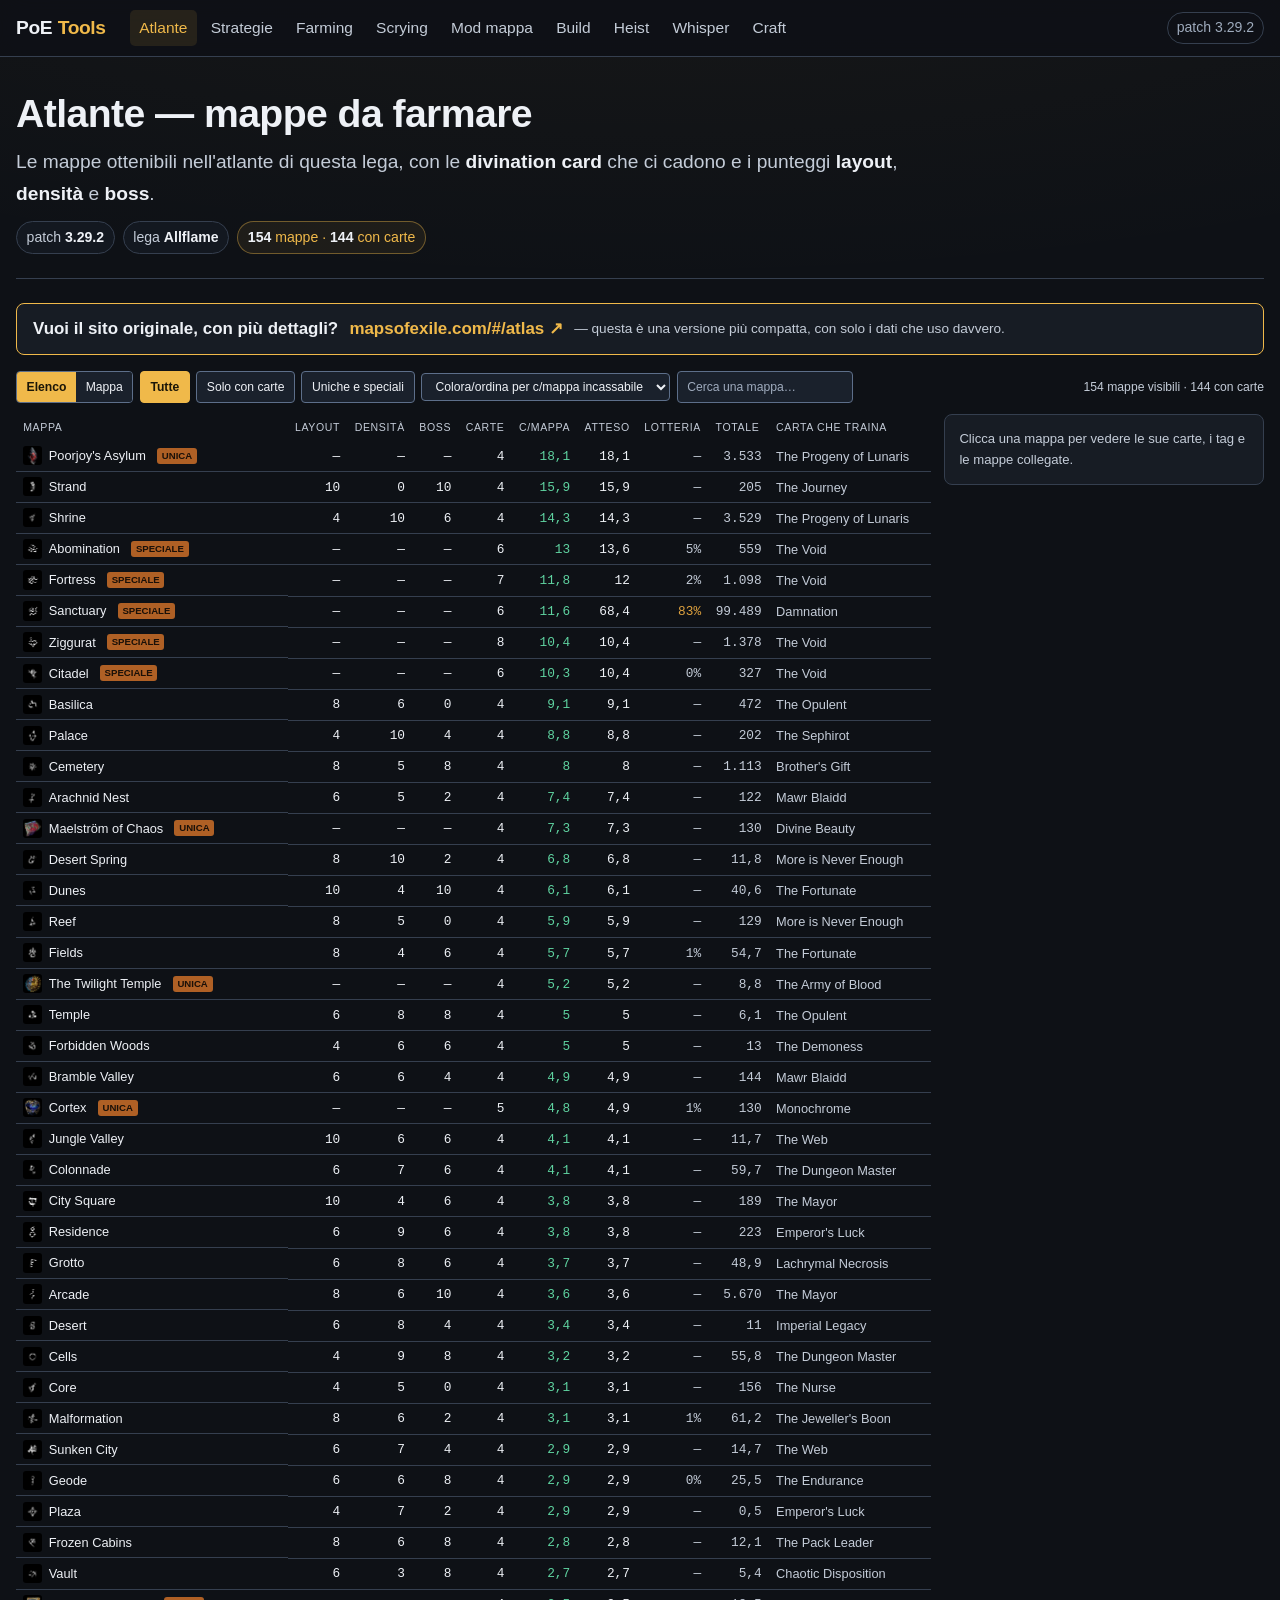
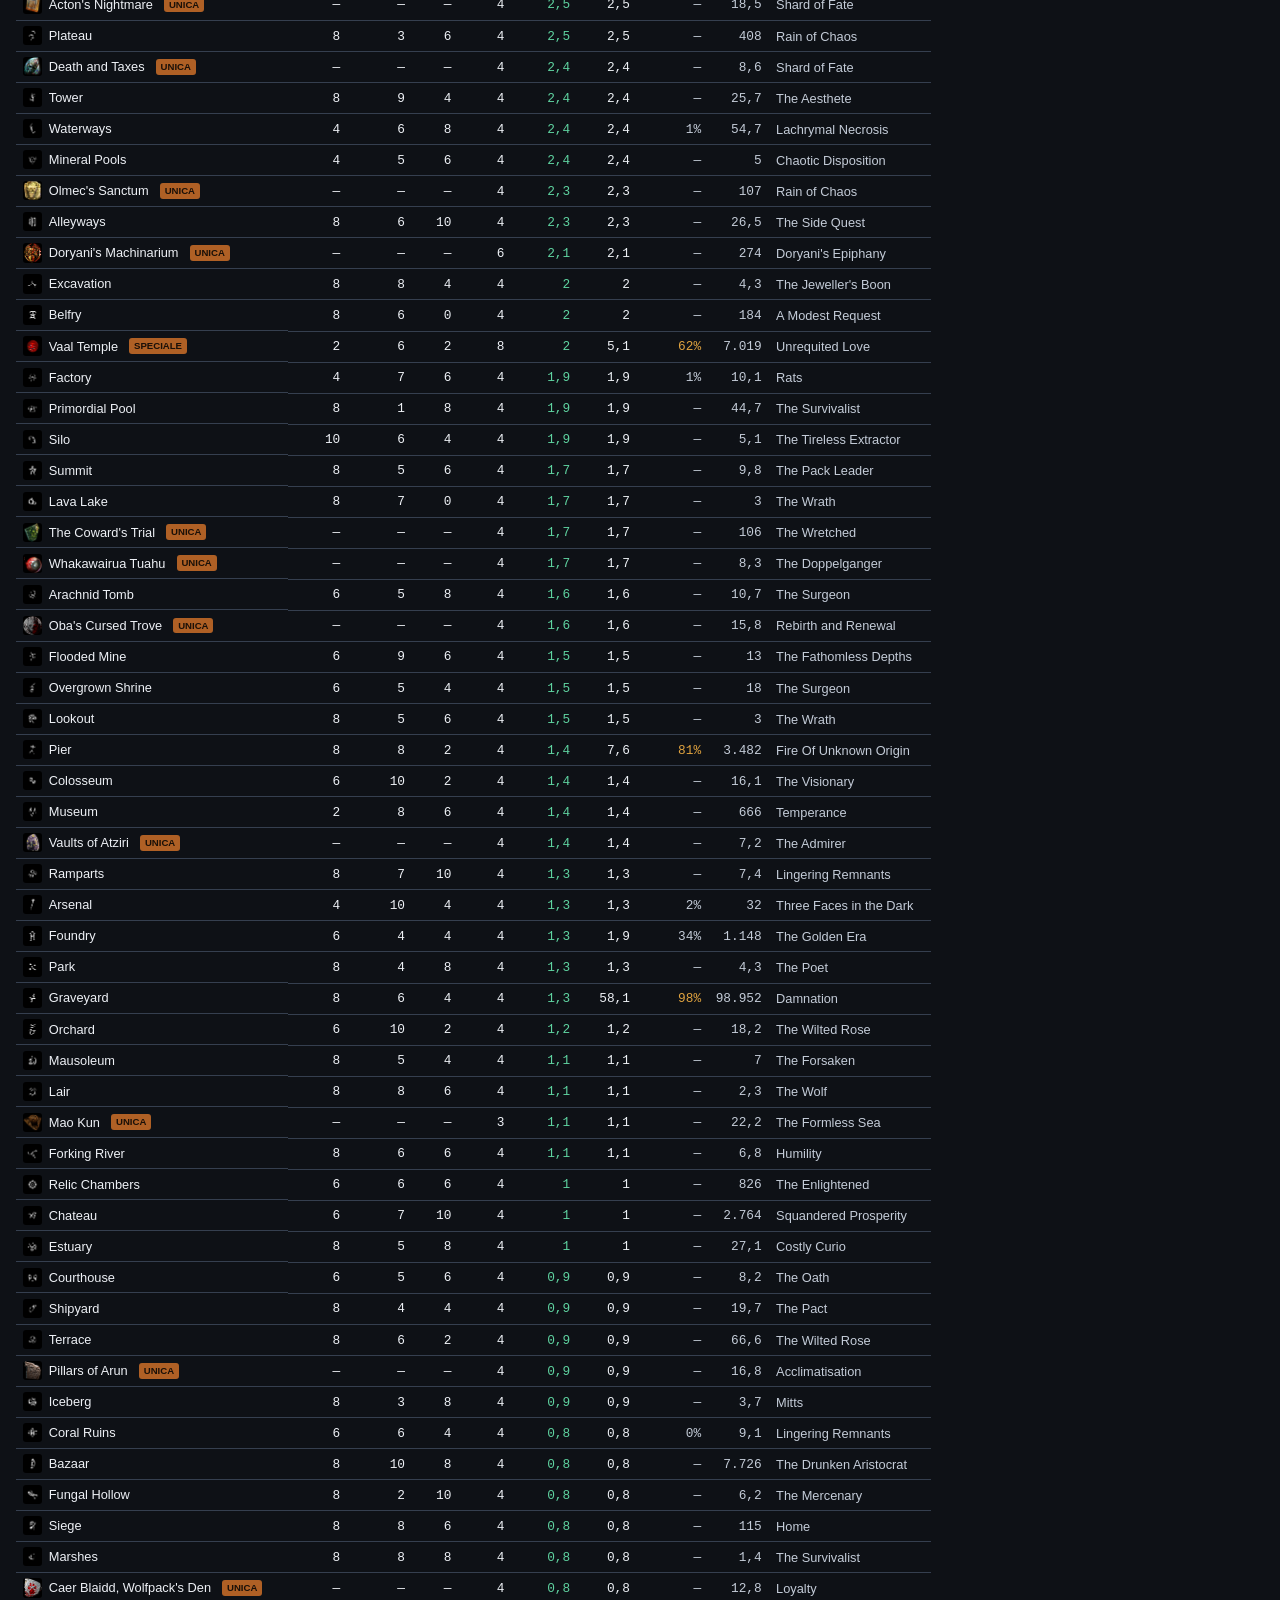
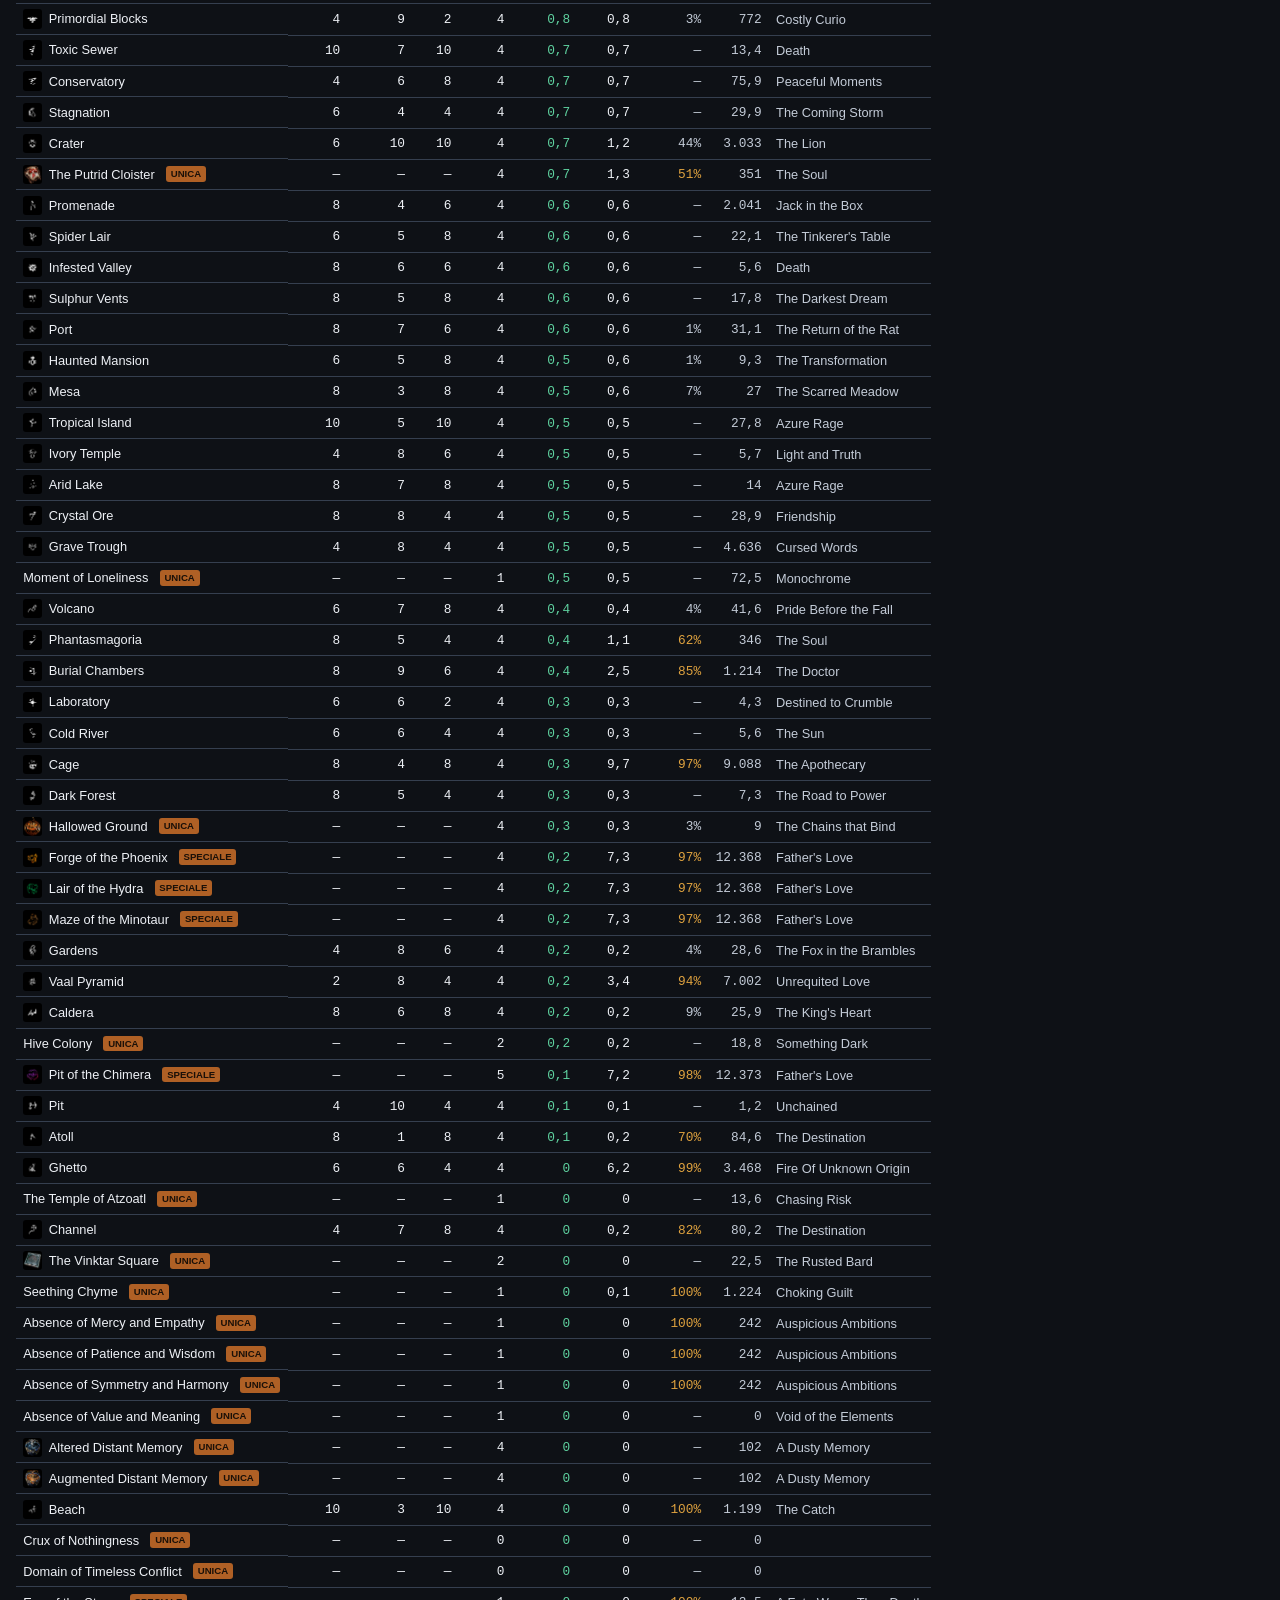
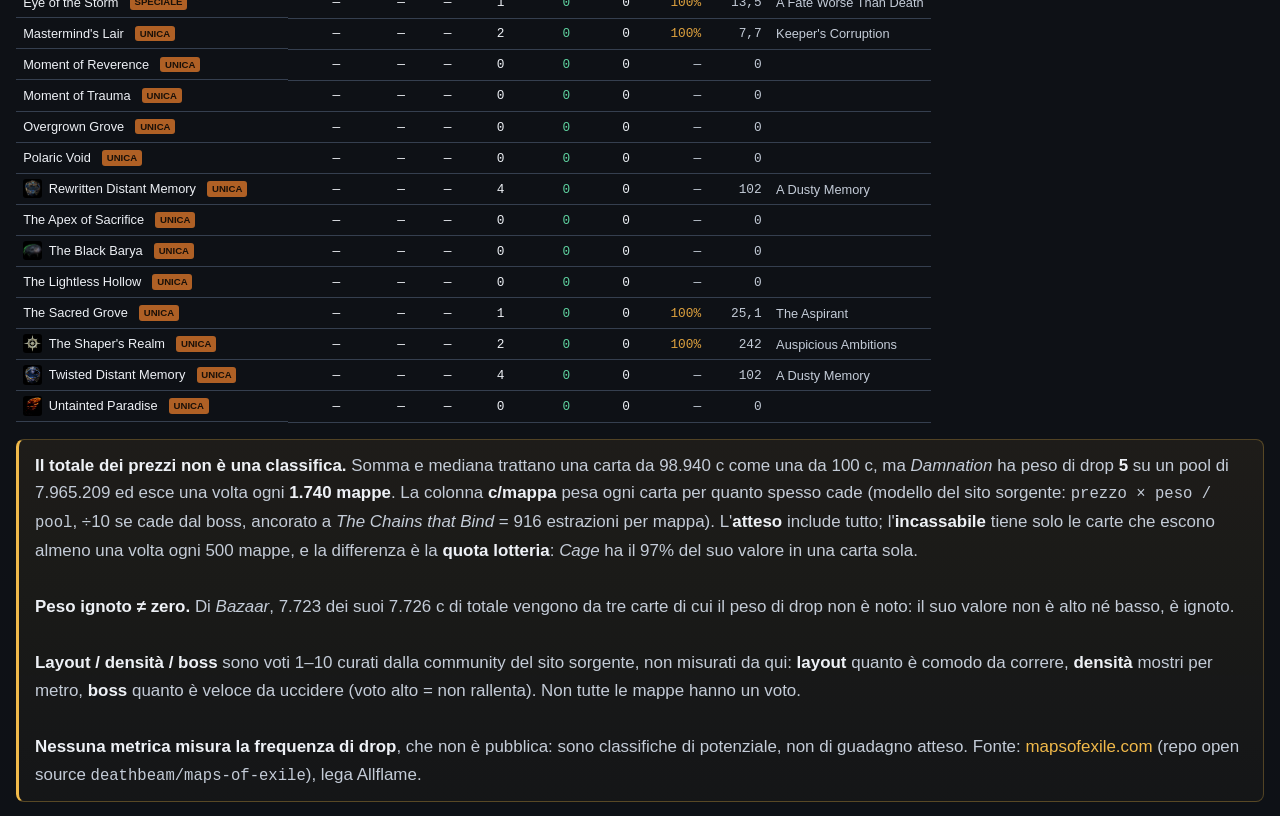
==== atlante/index.html @ d4cba16b "Craft: il metodo a strand per petto, elmo, guanti e stivali Pagina nuova dal video di Master T del 1" ====
<!doctype html>
<html lang="it">
<head>
<meta charset="utf-8">
<meta name="viewport" content="width=device-width, initial-scale=1">
<title>Atlante — mappe da farmare, carte e punteggi</title>
<link rel="stylesheet" href="../stile.css">
<link rel="icon" href="../favicon.svg" type="image/svg+xml">
<style>
  img.ic{width:1.2rem;height:1.2rem;object-fit:contain;vertical-align:middle;border-radius:3px;background:#000}

  .esterno{display:flex;align-items:center;gap:.7rem;background:var(--panel);border:1px solid var(--gold);
           border-radius:8px;padding:.7rem 1rem;margin:0 0 1rem;flex-wrap:wrap}
  .esterno b{color:var(--text)}
  .esterno a{font-weight:600}
  .esterno span{color:var(--muted);font-size:.85rem}

  .barra{display:flex;gap:.4rem;flex-wrap:wrap;align-items:center;margin-bottom:.7rem}
  .barra button,.barra select,.barra input{font-size:.76rem;padding:.3rem .6rem;border-radius:4px;
    background:#1a212c;color:var(--text);border:1px solid var(--line2)}
  .barra button{cursor:pointer}
  .barra button.on{background:var(--gold);color:#1b1608;border-color:var(--gold);font-weight:600}
  .barra .vista{display:flex;border:1px solid var(--line2);border-radius:4px;overflow:hidden}
  .barra .vista button{border:0;border-radius:0}
  .barra input{min-width:11rem}
  .barra .sp{margin-left:auto;color:var(--muted);font-size:.76rem}

  .griglia{display:grid;grid-template-columns:1fr 20rem;gap:.8rem;align-items:start}
  table{width:100%;border-collapse:collapse;font-size:.8rem}
  th{text-align:left;color:var(--muted);font-weight:500;font-size:.66rem;
     text-transform:uppercase;letter-spacing:.06em;padding:.3rem .45rem;cursor:pointer;white-space:nowrap}
  th:hover{color:var(--text)}
  td{padding:.28rem .45rem;border-bottom:1px solid var(--line);white-space:nowrap}
  td.n{text-align:right;font-family:"Source Code Pro",Menlo,monospace}
  td.nome{display:flex;align-items:center;gap:.4rem}
  tbody tr{cursor:pointer}
  tbody tr:hover{background:var(--panel2)}
  tbody tr.sel{background:var(--panel2);outline:1px solid var(--gold)}
  .tag{font-size:.6rem;padding:0 .3rem;border-radius:3px;background:var(--uni);color:#1a1008;margin-left:.3rem}

  /* Vista mappa — struttura e misure riprese dal sito sorgente (mapsofexile.com):
     mondo di 3010,56px (le coordinate del dataset moltiplicate per 3), nodi da
     48px con cornice, etichetta-badge sotto, collegamenti a curva di Bézier. */
  /* user-select:none è essenziale: senza, trascinare la mappa seleziona icone ed
     etichette come fosse testo e tutto si riempie di evidenziazioni blu. */
  .mapparea{position:relative;width:100%;height:70vh;min-height:420px;max-height:760px;background:#000;
            border:1px solid var(--line);border-radius:8px;overflow:hidden;cursor:grab;touch-action:none;
            user-select:none;-webkit-user-select:none}
  .mapparea.trascina{cursor:grabbing}
  .mondo{position:absolute;left:0;top:0;width:3010.56px;height:3010.56px;transform-origin:0 0}
  /* Senza questo, trascinare partendo da un'icona avvia il drag nativo del
     browser — compare il fantasma dell'immagine invece di spostare la mappa. */
  .mondo img{-webkit-user-drag:none;user-select:none;pointer-events:none}
  .sfondoAtlante{position:absolute;left:-6px;top:-6px;width:3010.56px;height:3010.56px}
  .mondo svg{position:absolute;inset:0;width:100%;height:100%;overflow:visible;pointer-events:none}
  .link{stroke:#000;stroke-width:1;fill:none}

  .nodo{position:absolute;width:48px;height:48px;cursor:pointer;z-index:2}
  .nodo .cornice{width:48px;height:48px;padding:1px;display:block;
                 background-image:url("img/cornice-mappa.png");background-repeat:round}
  .nodo .cornice img{width:47px;height:47px;
                     filter:contrast(10) sepia(1) saturate(100) hue-rotate(300deg) saturate(100)}
  /* le uniche mostrano l'icona originale, senza cornice e senza virata al rosso */
  .nodo.unica .cornice{background-image:none}
  .nodo.unica .cornice img{filter:none}
  .nodo.sel{z-index:6}
  .nodo.sel .cornice{outline:2px solid #fff;outline-offset:-1px}
  .nodo.spento{opacity:.25}

  .etich{position:absolute;left:24px;top:50.4px;transform:translateX(-50%);
         font-size:12px;font-weight:700;line-height:12px;padding:4.2px 7.8px;border-radius:6px;
         color:#dc3545;background:#212529;border:1px solid #212529;
         white-space:nowrap;pointer-events:none;z-index:1}
  .nodo.unica .etich{color:#af6025}
  .nodo.sel .etich{color:#fff;border-color:#fff}
  .controlliMappa{position:absolute;right:.5rem;bottom:.5rem;z-index:20;display:flex;flex-direction:column;gap:.25rem}
  .controlliMappa button{width:1.9rem;height:1.9rem;border-radius:4px;background:rgba(23,29,39,.92);
                        color:var(--text);border:1px solid var(--line2);cursor:pointer;font-size:1rem;line-height:1}
  .controlliMappa button:hover{border-color:var(--gold);color:var(--gold)}

  .modaleMappa{position:fixed;inset:0;background:rgba(5,4,3,.88);z-index:100;
               display:flex;align-items:center;justify-content:center;padding:2.2rem}
  .modaleMappa[hidden]{display:none}
  .modaleMappaContenuto{position:relative;width:100%;height:100%;max-width:100rem;
                         background:#050403;border:1px solid var(--line2);border-radius:8px;overflow:hidden}
  .modaleMappaContenuto .mapparea{width:100%;height:100%;min-height:0;max-height:none;border:0;border-radius:0}
  .chiudiModale{position:absolute;top:.6rem;right:.6rem;z-index:30;padding:.4rem .8rem;border-radius:4px;
                background:rgba(23,29,39,.92);color:var(--text);border:1px solid var(--line2);
                cursor:pointer;font-size:.8rem}
  .chiudiModale:hover{border-color:var(--gold);color:var(--gold)}

  aside{background:var(--panel);border:1px solid var(--line);border-radius:8px;padding:.8rem .9rem;
        position:sticky;top:.6rem;max-height:calc(100vh - 2rem);overflow:auto}
  aside h2{margin:0 0 .1rem;font-size:1.05rem;display:flex;align-items:center;gap:.4rem}
  aside .meta{color:var(--muted);font-size:.76rem;margin-bottom:.6rem}
  aside .kpi{display:grid;grid-template-columns:1fr 1fr;gap:.4rem;margin-bottom:.7rem}
  aside .kpi div{background:var(--panel2);border:1px solid var(--line);border-radius:5px;padding:.35rem .5rem}
  aside .kpi b{display:block;font-size:1.05rem}
  aside .kpi span{font-size:.62rem;color:var(--label);text-transform:uppercase;letter-spacing:.06em}
  aside .rate{display:flex;gap:.5rem;margin-bottom:.6rem}
  aside .rate div{flex:1;background:var(--panel2);border:1px solid var(--line);border-radius:5px;
                  padding:.3rem .4rem;text-align:center}
  aside .rate b{display:block;font-size:1rem}
  aside .rate span{font-size:.6rem;color:var(--label);text-transform:uppercase}
  aside .tags{margin-bottom:.6rem}
  aside .tags span{display:inline-block;font-size:.64rem;color:var(--muted);border:1px solid var(--line);
                   border-radius:3px;padding:.05rem .35rem;margin:0 .25rem .25rem 0}
  aside .carta{display:flex;align-items:center;gap:.4rem;padding:.2rem 0;border-bottom:1px solid var(--line)}
  aside .carta img{width:1.5rem;height:2rem;object-fit:cover;border-radius:2px;background:#000}
  aside .carta b{flex:1;font-weight:400;font-size:.78rem}
  aside .carta span{font-family:"Source Code Pro",Menlo,monospace;font-size:.76rem;color:var(--good)}
  aside .collegate a{display:block;font-size:.78rem;margin:.1rem 0}
  .vuoto{color:var(--muted);font-size:.82rem}

  @media(max-width:960px){ .griglia{grid-template-columns:1fr} aside{position:static;max-height:none}
    table{display:block;overflow-x:auto} }
</style>
</head>
<body>

<nav class="nav">
  <div class="nav-in">
    <a class="marchio" href="../index.html">PoE <span>Tools</span></a>
    <div class="nav-link">
      <a href="../atlante/" aria-current="page">Atlante</a>
      <a href="../strategie/">Strategie</a>
      <a href="../farming/">Farming</a>
      <a href="../scrying/">Scrying</a>
      <a href="../mappe/">Mod mappa</a>
      <a href="../build-confronto/">Build</a>
      <a href="../heist/">Heist</a>
      <a href="../whisper/">Whisper</a>
      <a href="../craft/">Craft</a>
    </div>
    <span class="nav-patch">patch 3.29.2</span>
  </div>
</nav>

<div class="wrap">
  <header class="testata">
    <h1>Atlante — mappe da farmare</h1>
    <p class="sub">Le mappe ottenibili nell'atlante di questa lega, con le <b>divination card</b> che ci cadono e i punteggi <b>layout</b>, <b>densità</b> e <b>boss</b>.</p>
    <div class="badges">
      <span class="badge">patch <b>3.29.2</b></span>
      <span class="badge">lega <b>Allflame</b></span>
      <span class="badge oro"><b>154</b> mappe · <b>144</b> con carte</span>
    </div>
  </header>

  <div class="esterno">
    <b>Vuoi il sito originale, con più dettagli?</b>
    <a href="https://mapsofexile.com/#/atlas" target="_blank" rel="noopener">mapsofexile.com/#/atlas ↗</a>
    <span>— questa è una versione più compatta, con solo i dati che uso davvero.</span>
  </div>

  <div class="barra">
    <div class="vista">
      <button data-v="elenco" class="on">Elenco</button>
      <button data-v="mappa">Mappa</button>
    </div>
    <button data-f="tutte" class="on">Tutte</button>
    <button data-f="carte">Solo con carte</button>
    <button data-f="speciali">Uniche e speciali</button>
    <select id="colora">
      <option value="incassabile">Colora/ordina per c/mappa incassabile</option>
      <option value="ev">per c/mappa atteso</option>
      <option value="totale">per totale (metrica vecchia)</option>
      <option value="mediana">per mediana (metrica vecchia)</option>
      <option value="nCarte">per numero di carte</option>
    </select>
    <input id="cerca" type="search" placeholder="Cerca una mappa…">
    <span class="sp" id="conta"></span>
  </div>

  <div class="griglia">
    <div id="vistaElenco">
      <table id="cl">
        <thead><tr>
          <th data-k="nome">Mappa</th>
          <th data-k="layout" class="n">Layout</th><th data-k="density" class="n">Densità</th><th data-k="boss" class="n">Boss</th>
          <th data-k="nCarte" class="n">Carte</th>
          <th data-k="incassabile" class="n">c/mappa</th><th data-k="ev" class="n">Atteso</th><th data-k="lotteria" class="n">Lotteria</th>
          <th data-k="totale" class="n">Totale</th>
          <th>Carta che traina</th>
        </tr></thead>
        <tbody></tbody>
      </table>
    </div>
    <div id="vistaMappa" hidden>
      <div class="mapparea" id="mapparea">
        <div class="mondo" id="mondo">
          <img class="sfondoAtlante" src="img/atlante-sfondo.webp" alt="" draggable="false">
          <svg id="linee"></svg>
        </div>
        <div class="controlliMappa">
          <button id="zoomIn" title="Ingrandisci">+</button>
          <button id="zoomOut" title="Rimpicciolisci">−</button>
          <button id="zoomReset" title="Adatta alla finestra">⤢</button>
          <button id="apriGrande" title="Apri più grande">⛶</button>
        </div>
      </div>
      <p id="suggerimentoMappa" style="font-size:.74rem;color:var(--muted);margin:.4rem 0 0">Rotella per zoomare, trascina per spostarti. Sull'atlante compaiono le 135 mappe con un'icona: le altre 19 voci — arene di boss e contenuto di lega — restano solo nell'elenco.</p>
    </div>
    <aside id="pan"><div class="vuoto">Clicca una mappa per vedere le sue carte, i tag e le mappe collegate.</div></aside>
  </div>

  <div class="avviso">
    <b>Il totale dei prezzi non è una classifica.</b> Somma e mediana trattano una carta da 98.940 c come una da 100 c, ma <em>Damnation</em> ha peso di drop <b>5</b> su un pool di 7.965.209 ed esce una volta ogni <b>1.740 mappe</b>. La colonna <b>c/mappa</b> pesa ogni carta per quanto spesso cade (modello del sito sorgente: <code>prezzo × peso / pool</code>, ÷10 se cade dal boss, ancorato a <em>The Chains that Bind</em> = 916 estrazioni per mappa). L'<b>atteso</b> include tutto; l'<b>incassabile</b> tiene solo le carte che escono almeno una volta ogni 500 mappe, e la differenza è la <b>quota lotteria</b>: <em>Cage</em> ha il 97% del suo valore in una carta sola.
    <br><br><b>Peso ignoto ≠ zero.</b> Di <em>Bazaar</em>, 7.723 dei suoi 7.726 c di totale vengono da tre carte di cui il peso di drop non è noto: il suo valore non è alto né basso, è ignoto.
    <br><br><b>Layout / densità / boss</b> sono voti 1–10 curati dalla community del sito sorgente, non misurati da qui: <b>layout</b> quanto è comodo da correre, <b>densità</b> mostri per metro, <b>boss</b> quanto è veloce da uccidere (voto alto = non rallenta). Non tutte le mappe hanno un voto.
    <br><br><b>Nessuna metrica misura la frequenza di drop</b>, che non è pubblica: sono classifiche di potenziale, non di guadagno atteso. Fonte: <a href="https://mapsofexile.com" target="_blank" rel="noopener">mapsofexile.com</a> (repo open source <code>deathbeam/maps-of-exile</code>), lega <span id="lega"></span>.
  </div>
</div>

<div class="modaleMappa" id="modaleMappa" hidden>
  <div class="modaleMappaContenuto" id="modaleMappaContenuto">
    <button class="chiudiModale" id="chiudiModale" title="Chiudi">✕ Chiudi</button>
  </div>
</div>

<script>
let D=null, vista="elenco", filtro="tutte", campo="incassabile", sel=null, cerca="";
const q = s => document.querySelector(s);
// I prezzi in chaos non hanno bisogno dei centesimi: sopra 100 si arrotonda
// all'intero, sotto si tiene un decimale perche' li' la differenza conta.
const chaos = v => (v >= 100 ? Math.round(v) : Math.round(v * 10) / 10)
  .toLocaleString('it-IT', { maximumFractionDigits: 1 });
const iconaMappa = n => n.icona ? `img/mappe/${n.icona.split("/").pop()}.png` : "";
const iconaCarta = c => c.arte ? `img/carte/${c.arte}.png` : "";

const visibile = n => {
  if (cerca && !n.nome.toLowerCase().includes(cerca)) return false;
  if (filtro==="carte") return n.nCarte>0;
  if (filtro==="speciali") return n.tipo!=="map";
  return true;
};

function ordinati(){
  return D.mappe.slice().sort((a,b) => {
    if (campo==="layout"||campo==="density"||campo==="boss") return (b.rating[campo]||0)-(a.rating[campo]||0);
    return (b[campo]||0)-(a[campo]||0);
  });
}

function ridisegna(){
  q("#vistaElenco").hidden = vista!=="elenco";
  q("#vistaMappa").hidden = vista!=="mappa";
  if (vista==="elenco") elenco(); else mappa();
  q("#conta").textContent = D.mappe.filter(visibile).length + " mappe visibili · " + D.mappe.filter(n=>n.nCarte).length + " con carte";
}

function elenco(){
  const arr = ordinati().filter(visibile);
  q("#cl tbody").innerHTML = arr.map(n=>`
    <tr data-nome="${n.nome}" class="${sel===n.nome?'sel':''}">
      <td class="nome">${n.icona?`<img class="ic" src="${iconaMappa(n)}" loading="lazy">`:''}${n.nome}${n.tipo!=="map"?`<span class="tag">${n.tipo==='unique map'?'UNICA':'SPECIALE'}</span>`:''}</td>
      <td class="n">${n.rating.layout ?? '—'}</td>
      <td class="n">${n.rating.density ?? '—'}</td>
      <td class="n">${n.rating.boss ?? '—'}</td>
      <td class="n">${n.nCarte}</td>
      <td class="n" style="color:var(--good)">${chaos(n.incassabile)}</td>
      <td class="n">${chaos(n.ev)}</td>
      <td class="n" style="color:${n.lotteria>=.5?'var(--warn,#e0a030)':'var(--muted)'}">${n.lotteria?Math.round(n.lotteria*100)+'%':'—'}</td>
      <td class="n" style="color:var(--muted)">${chaos(n.totale)}</td>
      <td style="color:var(--muted)">${n.carte[0]?n.carte[0].nome:''}</td>
    </tr>`).join("");
  q("#cl tbody").querySelectorAll("tr").forEach(tr => tr.onclick = () => { sel = tr.dataset.nome; ridisegna(); pannello(); });
}

// ---------- vista Mappa: mondo fisso 3010.56x3010.56, zoom/pan via transform ----------
const MONDO_LATO = 3010.56;
let zoom = { scala: 1, tx: 0, ty: 0 };

function applicaZoom(){
  q("#mondo").style.transform = `translate(${zoom.tx}px,${zoom.ty}px) scale(${zoom.scala})`;
}
function adattaZoom(){
  const vp = q("#mapparea");
  const w = vp.clientWidth, h = vp.clientHeight;
  if (!w || !h) return;
  zoom.scala = Math.min(w, h) / MONDO_LATO * 0.97;
  zoom.tx = (w - MONDO_LATO * zoom.scala) / 2;
  zoom.ty = (h - MONDO_LATO * zoom.scala) / 2;
  applicaZoom();
}

// le coordinate del dataset sono nella scala 0–1003,52: il mondo disegnato è 3x
const SCALA_MONDO = 3;
const RAGGIO_NODO = 24;   // i nodi sono 48px, l'ancora è il loro centro

function mappa(){
  // Sull'atlante si disegnano solo le mappe con un'icona: le altre 19 voci sono
  // arene di boss e contenuto di lega, che senza icona lascerebbero un'etichetta
  // sospesa nel vuoto. Restano comunque nell'elenco.
  const suMappa = D.mappe.filter(n => n.icona);
  const idx = new Map(suMappa.map(n=>[n.nome,n]));
  const cx = n => n.x * SCALA_MONDO, cy = n => n.y * SCALA_MONDO;

  // Collegamenti come curve di Bézier con i punti di controllo alla quota
  // verticale intermedia — è la forma usata dal sito sorgente.
  const linee = [];
  const fatte = new Set();
  suMappa.forEach(n => (n.collegate||[]).forEach(c => {
    const v = idx.get(c);
    if (!v) return;
    const k = [n.nome,c].sort().join("|");
    if (fatte.has(k)) return;
    fatte.add(k);
    const x1 = cx(n), y1 = cy(n), x2 = cx(v), y2 = cy(v), ym = (y1+y2)/2;
    linee.push(`<path class="link" d="M${x1},${y1} C${x1},${ym} ${x2},${ym} ${x2},${y2}"/>`);
  }));
  q("#linee").innerHTML = linee.join("");

  q("#mondo").querySelectorAll(".nodo").forEach(e=>e.remove());
  const frammento = document.createDocumentFragment();
  suMappa.forEach(n => {
    const unica = n.tipo !== "map";
    const d = document.createElement("div");
    d.className = "nodo" + (unica?" unica":"") + (sel===n.nome?" sel":"") + (!visibile(n)?" spento":"");
    d.style.left = (cx(n) - RAGGIO_NODO) + "px";
    d.style.top  = (cy(n) - RAGGIO_NODO) + "px";
    d.title = `${n.nome} — ${chaos(n.totale)} c totale, ${n.nCarte} carte`;
    d.innerHTML =
      `<div class="cornice">${n.icona?`<img src="${iconaMappa(n)}" loading="lazy" alt="" draggable="false">`:""}</div>` +
      `<div class="etich">${n.nome}</div>`;
    d.onclick = () => { sel = n.nome; ridisegna(); pannello(); };
    frammento.appendChild(d);
  });
  q("#mondo").appendChild(frammento);
  if (zoom.scala === 1 && zoom.tx === 0 && zoom.ty === 0) adattaZoom();
  else applicaZoom();
}

(function panZoom(){
  const vp = q("#mapparea");
  vp.addEventListener("wheel", e => {
    e.preventDefault();
    const r = vp.getBoundingClientRect();
    const mx = e.clientX - r.left, my = e.clientY - r.top;
    const fattore = e.deltaY < 0 ? 1.16 : 1/1.16;
    const nuova = Math.min(9, Math.max(0.4, zoom.scala*fattore));
    const wx = (mx - zoom.tx) / zoom.scala, wy = (my - zoom.ty) / zoom.scala;
    zoom.scala = nuova;
    zoom.tx = mx - wx*zoom.scala; zoom.ty = my - wy*zoom.scala;
    applicaZoom();
  }, { passive:false });

  let trasc = null;
  vp.addEventListener("pointerdown", e => {
    if (e.target.closest(".nodo") || e.target.closest(".controlliMappa")) return;
    trasc = { x:e.clientX, y:e.clientY, tx:zoom.tx, ty:zoom.ty };
    vp.classList.add("trascina");
    vp.setPointerCapture(e.pointerId);
  });
  vp.addEventListener("pointermove", e => {
    if (!trasc) return;
    zoom.tx = trasc.tx + (e.clientX-trasc.x);
    zoom.ty = trasc.ty + (e.clientY-trasc.y);
    applicaZoom();
  });
  vp.addEventListener("pointerup", () => { trasc=null; vp.classList.remove("trascina"); });

  q("#zoomIn").onclick = () => { zoom.scala = Math.min(9, zoom.scala*1.35); applicaZoom(); };
  q("#zoomOut").onclick = () => { zoom.scala = Math.max(0.4, zoom.scala/1.35); applicaZoom(); };
  q("#zoomReset").onclick = adattaZoom;
  addEventListener("resize", () => { if (vista==="mappa") adattaZoom(); });
})();

// ---------- modale "più grande": sposta #mapparea dentro, poi lo rimette al suo posto ----------
(function modaleMappa(){
  const modale = q("#modaleMappa"), contenuto = q("#modaleMappaContenuto"), mapparea = q("#mapparea");
  const apri = () => {
    contenuto.insertBefore(mapparea, q("#chiudiModale"));
    modale.hidden = false;
    requestAnimationFrame(() => { adattaZoom(); });
  };
  const chiudi = () => {
    q("#vistaMappa").insertBefore(mapparea, q("#suggerimentoMappa"));
    modale.hidden = true;
    requestAnimationFrame(() => { adattaZoom(); });
  };
  q("#apriGrande").onclick = apri;
  q("#chiudiModale").onclick = chiudi;
  modale.addEventListener("click", e => { if (e.target === modale) chiudi(); });
  addEventListener("keydown", e => { if (e.key === "Escape" && !modale.hidden) chiudi(); });
})();

function pannello(){
  const n = D.mappe.find(x=>x.nome===sel);
  if (!n) return;
  q("#pan").innerHTML = `
    <h2>${n.icona?`<img class="ic" style="width:1.6rem;height:1.6rem" src="${iconaMappa(n)}">`:''}${n.nome}${n.tipo!=="map"?`<span class="tag">${n.tipo==='unique map'?'UNICA':'SPECIALE'}</span>`:''}</h2>
    <div class="meta">${n.tipo} · livello area ${n.livelli.join(', ')}</div>
    <div class="rate">
      <div><b>${n.rating.layout ?? '—'}</b><span>layout</span></div>
      <div><b>${n.rating.density ?? '—'}</b><span>densità</span></div>
      <div><b>${n.rating.boss ?? '—'}</b><span>boss</span></div>
    </div>
    <div class="kpi">
      <div><b>${chaos(n.incassabile)} c</b><span>per mappa · ${n.nCarte} carte</span></div>
      <div><b>${n.lotteria?Math.round(n.lotteria*100)+'%':'0%'}</b><span>quota lotteria</span></div>
    </div>
    ${n.tags.length ? `<div class="tags">${n.tags.map(t=>`<span>${t.replace(/_/g,' ')}</span>`).join("")}</div>` : ""}
    ${n.carte.length
      ? n.carte.map(c=>`<div class="carta">${c.arte?`<img src="${iconaCarta(c)}" loading="lazy">`:''}<b>${c.nome}</b><span>${chaos(c.prezzo)} c${c.ogniNMappe?` · 1 ogni ${c.ogniNMappe<10?c.ogniNMappe:Math.round(c.ogniNMappe)} mappe`:` · peso ignoto`}</span></div>`).join("")
      : `<div class="vuoto">Nessuna divination card nota qui.</div>`}
    ${n.collegate.length ? `<div class="collegate" style="margin-top:.6rem"><b style="font-size:.76rem;color:var(--label)">Collegate</b>${n.collegate.map(c=>`<a href="#" data-nome="${c}">${c}</a>`).join("")}</div>` : ""}
  `;
  q("#pan").querySelectorAll(".collegate a").forEach(a => a.onclick = e => {
    e.preventDefault();
    if (D.mappe.some(m=>m.nome===a.dataset.nome)) { sel = a.dataset.nome; ridisegna(); pannello(); }
  });
}

fetch("atlante.json").then(r=>r.json()).then(d=>{
  D = d;
  q("#lega").textContent = d.lega || "";
  ridisegna();
});

document.querySelectorAll(".vista button").forEach(b => b.onclick = () => {
  document.querySelectorAll(".vista button").forEach(x=>x.classList.remove("on"));
  b.classList.add("on"); vista = b.dataset.v; ridisegna();
});
document.querySelectorAll(".barra > button[data-f]").forEach(b => b.onclick = () => {
  document.querySelectorAll(".barra > button[data-f]").forEach(x=>x.classList.remove("on"));
  b.classList.add("on"); filtro = b.dataset.f; ridisegna();
});
q("#colora").onchange = e => { campo = e.target.value; ridisegna(); };
q("#cerca").oninput = e => { cerca = e.target.value.toLowerCase().trim(); ridisegna(); };
document.querySelectorAll("#cl th[data-k]").forEach(th => th.onclick = () => { campo = th.dataset.k; ridisegna(); });
</script>
</body>
</html>
---- stile.css ----
/* ===========================================================================
   PoE Tools — sistema di design condiviso
   Un solo file per tutte le pagine: token, tipografia, header, componenti.
   Le pagine aggiungono solo ciò che è davvero specifico (la mappa dell'atlante,
   la griglia del gear, l'albero passivo).
   File locale, non un CDN: la regola "zero dipendenze esterne" resta rispettata.
   =========================================================================== */

/* ---------- Token ---------- */
:root{
  /* superfici, dal fondo verso l'alto */
  --bg:        #0e1116;
  --bg-alt:    #12161d;
  --panel:     #171c24;
  --panel2:    #131820;
  --panel-alto:#1d232d;
  /* alzati l'11 agosto: a #262d39 e #384354 i bordi stavano a 1,7:1 sul
     pannello, sotto il 3:1 che WCAG chiede ai componenti non testuali. */
  --line:      #353f4f;
  --line2:     #5d6f8a;

  /* testo */
  /* contrasti misurati sulla superficie piu' chiara (--panel-alto #1d232d),
     cosi' passano su tutte le altre. Prima: label 3,86:1, sotto la soglia AA
     di 4,5. Ora label 4,54 e muted 7,05, cioe' AAA sul corpo del testo. */
  --text:  #eef1f6;
  --muted: #c4ccd8;
  --label: #9fabbd;

  /* accento e semantica */
  --gold:      #f0b94a;
  --gold-scuro:#c99a37;
  --good:      #5fd3a0;
  --bad:       #e5786d;
  --warn:      #e0a33f;

  /* rarità degli item di PoE */
  --normal:#c8c8c8;
  --magic: #8888ff;
  --rare:  #ffff77;
  --unique:#af6025;
  --uni:   #af6025; /* alias storico */

  /* tipografia */
  --font: ui-sans-serif, -apple-system, BlinkMacSystemFont, "Segoe UI", Roboto,
          "Helvetica Neue", Arial, sans-serif;
  --mono: ui-monospace, "SF Mono", "Source Code Pro", Menlo, Consolas, monospace;

  /* scala tipografica */
  /* base a 1rem, chiesta l'11 agosto: il sito era illeggibile. Gli scalini
     sotto e sopra sono stati alzati in proporzione (x1,14) per non rompere
     i rapporti. */
  --t-xs:  .88rem;
  --t-sm:  .97rem;
  --t-base:1.06rem;
  --t-md:  1.2rem;
  --t-lg:  1.45rem;
  --t-xl:  1.85rem;
  --t-2xl: 2.45rem;

  /* spaziatura */
  --s1:.25rem; --s2:.5rem; --s3:.75rem; --s4:1rem;
  --s5:1.5rem; --s6:2rem;  --s7:3rem;   --s8:4rem;

  /* forma */
  --r-sm:5px; --r:8px; --r-lg:12px; --r-full:999px;
  --ombra:    0 1px 2px rgba(0,0,0,.4);
  --ombra-alta:0 8px 28px rgba(0,0,0,.45);
  --nav-h:3.5rem;

  /* larghezza della colonna: barra e contenuto la condividono, così restano
     allineati e nessuna pagina puo' andare per conto suo */
  --colonna:84rem;
}

/* ---------- Reset ---------- */
*{box-sizing:border-box}
html{-webkit-text-size-adjust:100%}
body{
  margin:0;
  background:var(--bg);
  color:var(--text);
  font:var(--t-base)/1.65 var(--font);
  /* NIENTE -webkit-font-smoothing:antialiased. Su fondo scuro assottiglia il
     testo chiaro e lo rende slavato: e' la causa principale del «font troppo
     sottile» segnalato l'11 agosto. Il rendering di sistema e' piu' pieno. */
  /* alone caldo appena percettibile, richiama la pergamena dell'atlante */
  background-image:radial-gradient(120rem 40rem at 50% -10rem, rgba(240,185,74,.05), transparent 70%);
  background-repeat:no-repeat;
}
img{max-width:100%}
a{color:var(--gold);text-decoration:none}
a:hover{text-decoration:underline}
/* i link dentro al testo corrente sono sottolineati: il colore da solo non
   basta a distinguerli (WCAG 1.4.1, uso del colore). Barra, schede e pulsanti
   restano puliti perche' il contesto li rende gia' riconoscibili. */
p a, li a, td a, .nota a{text-decoration:underline;text-underline-offset:.18em}
h1,h2,h3{margin:0;line-height:1.25;letter-spacing:-.015em;font-weight:650}
p{margin:0}
table{border-collapse:collapse;width:100%}
code{font-family:var(--mono);font-size:.92em}

/* ---------- Impaginazione ---------- */
.wrap{max-width:var(--colonna);margin:0 auto;padding:0 var(--s4)}
/* Nessuna pagina cambia questa larghezza: prima ognuna aveva la sua (62, 76,
   96rem) e passando da una all'altra il contenuto saltava. */
.sezione{margin:var(--s7) 0 0}

/* ---------- Header condiviso ---------- */
.nav{
  position:sticky;top:0;z-index:50;
  background:rgba(14,17,22,.88);
  backdrop-filter:saturate(1.6) blur(12px);
  border-bottom:1px solid var(--line);
}
.nav-in{
  max-width:var(--colonna);margin:0 auto;padding:0 var(--s4);
  height:var(--nav-h);display:flex;align-items:center;gap:var(--s5);
}
.marchio{
  display:flex;align-items:baseline;gap:.35rem;
  font-size:var(--t-md);font-weight:700;letter-spacing:-.02em;
  color:var(--text);white-space:nowrap;
}
.marchio:hover{text-decoration:none}
.marchio span{color:var(--gold)}
.nav-link{
  display:flex;gap:var(--s1);overflow-x:auto;scrollbar-width:none;
  margin-right:auto;
}
.nav-link::-webkit-scrollbar{display:none}
.nav-link a{
  padding:.35rem .6rem;border-radius:var(--r-sm);
  font-size:var(--t-sm);color:var(--muted);white-space:nowrap;
  transition:color .12s, background .12s;
}
.nav-link a:hover{color:var(--text);background:var(--panel);text-decoration:none}
.nav-link a[aria-current="page"]{color:var(--gold);background:rgba(240,185,74,.1)}
.nav-patch{
  font-size:var(--t-xs);color:var(--label);white-space:nowrap;
  padding:.2rem .55rem;border:1px solid var(--line);border-radius:var(--r-full);
}
@media(max-width:720px){
  .nav-in{gap:var(--s3)}
  .nav-patch{display:none}
}

/* ---------- Intestazione di pagina ---------- */
.testata{padding:var(--s6) 0 var(--s5);border-bottom:1px solid var(--line);margin-bottom:var(--s5)}
.testata h1{font-size:var(--t-2xl);margin-bottom:var(--s2)}
.testata .sub{color:var(--muted);font-size:var(--t-md);max-width:56rem}
.testata .sub b{color:var(--text);font-weight:600}
@media(max-width:720px){ .testata h1{font-size:var(--t-xl)} }

/* riga di badge sotto il titolo: fonte, data, conteggi */
.badges{display:flex;gap:var(--s2);flex-wrap:wrap;margin-top:var(--s3)}
.badge{
  font-size:var(--t-xs);color:var(--muted);
  padding:.22rem .6rem;border:1px solid var(--line);border-radius:var(--r-full);
  background:var(--panel2);
}
.badge b{color:var(--text);font-weight:600}
.badge.oro{border-color:rgba(240,185,74,.4);color:var(--gold);background:rgba(240,185,74,.07)}

/* ---------- Titolo di sezione ---------- */
.sec{
  font-size:var(--t-xs);text-transform:uppercase;letter-spacing:.11em;
  color:var(--label);font-weight:600;
  margin:var(--s6) 0 var(--s3);padding-bottom:var(--s2);
  border-bottom:1px solid var(--line);
}

/* ---------- Superfici ---------- */
.card{
  background:var(--panel);border:1px solid var(--line);border-radius:var(--r);
  padding:var(--s4);
}
a.card{display:block;color:inherit;transition:border-color .15s, transform .15s, box-shadow .15s}
a.card:hover{border-color:var(--line2);transform:translateY(-1px);box-shadow:var(--ombra-alta);text-decoration:none}
a.card:hover h3{color:var(--gold)}

/* ---------- Nota / avviso ---------- */
.avviso{
  background:linear-gradient(180deg, rgba(240,185,74,.07), rgba(240,185,74,.03));
  border:1px solid rgba(240,185,74,.28);border-left:3px solid var(--gold);
  border-radius:var(--r);padding:var(--s3) var(--s4);margin:var(--s4) 0;
  font-size:var(--t-base);color:var(--muted);
}
.avviso b{color:var(--text)}

/* ---------- Controlli ---------- */
button, .btn, select, input[type=search], input[type=text]{
  font:inherit;font-size:var(--t-sm);
  padding:.38rem .7rem;border-radius:var(--r-sm);
  background:var(--panel-alto);color:var(--text);border:1px solid var(--line2);
  transition:border-color .12s, color .12s, background .12s;
}
button, .btn{cursor:pointer}
button:hover, .btn:hover{border-color:var(--gold);color:var(--gold);text-decoration:none}
button.on, .btn.on{background:var(--gold);color:#1a1407;border-color:var(--gold);font-weight:650}
button.on:hover, .btn.on:hover{color:#1a1407}
/* messa piena e piu' spessa l'11 agosto: al 50% di alfa l'anello di focus
   stava sotto il 3:1 che WCAG chiede agli indicatori. */
input:focus, select:focus, button:focus-visible, a:focus-visible,
[tabindex]:focus-visible{outline:3px solid var(--gold);outline-offset:2px;border-radius:2px}
::placeholder{color:var(--label)}

.barra{display:flex;gap:var(--s2);flex-wrap:wrap;align-items:center;margin-bottom:var(--s3)}
.barra .spinta{margin-left:auto;color:var(--muted);font-size:var(--t-sm)}

/* ---------- Tabelle ---------- */
.tabella{font-size:var(--t-sm)}
.tabella th{
  text-align:left;font-weight:600;font-size:var(--t-xs);
  text-transform:uppercase;letter-spacing:.07em;color:var(--label);
  padding:var(--s2) var(--s3);border-bottom:1px solid var(--line2);white-space:nowrap;
}
.tabella td{padding:var(--s2) var(--s3);border-bottom:1px solid var(--line)}
.tabella tbody tr{transition:background .1s}
.tabella tbody tr:hover{background:var(--panel2)}
.tabella .n{text-align:right;font-family:var(--mono);font-variant-numeric:tabular-nums}
.tabella .val{color:var(--good)}

/* ---------- Riquadro numerico ---------- */
.kpi{display:grid;grid-template-columns:repeat(auto-fit,minmax(9rem,1fr));gap:var(--s3)}
.kpi > div{
  background:var(--panel2);border:1px solid var(--line);border-radius:var(--r);
  padding:var(--s3);
}
.kpi b{display:block;font-size:var(--t-lg);font-family:var(--mono);font-variant-numeric:tabular-nums;line-height:1.2}
.kpi span{
  display:block;margin-top:var(--s1);
  font-size:var(--t-xs);color:var(--label);text-transform:uppercase;letter-spacing:.06em;
}

/* ---------- Pillola di rarità ---------- */
.tag{
  font-size:var(--t-xs);font-weight:600;padding:.05rem .4rem;border-radius:var(--r-sm);
  background:var(--unique);color:#1a1008;margin-left:var(--s1);
}

/* ---------- Piè di pagina ---------- */
.pie{
  margin-top:var(--s8);padding:var(--s5) 0;border-top:1px solid var(--line);
  color:var(--label);font-size:var(--t-sm);
}
.pie a{color:var(--muted)}

/* ---------- Utilità ---------- */
.muto{color:var(--muted)}
.num{font-family:var(--mono);font-variant-numeric:tabular-nums}
.nowrap{white-space:nowrap}
@media(max-width:720px){
  .scorri-x{overflow-x:auto;-webkit-overflow-scrolling:touch}
}

/* ---------- Accessibilità ---------- */
/* Chi ha chiesto meno animazioni non deve subirle: transizioni e trasformazioni
   si spengono, il resto della pagina resta identico. */
@media (prefers-reduced-motion: reduce){
  *,*::before,*::after{
    animation-duration:.01ms!important;animation-iteration-count:1!important;
    transition-duration:.01ms!important;scroll-behavior:auto!important;
  }
  a.card:hover{transform:none}
}


/* ---------- Leggibilità ---------- */
/* Il testo chiaro su fondo scuro ha bisogno di piu' peso, non solo di piu'
   contrasto: a 400 su #0e1116 le aste sottili spariscono. */
body{font-weight:420}
b,strong{font-weight:700}
.nota{font-size:var(--t-sm);line-height:1.6}
.lim{font-weight:420}

/* .frammento — stringa da copiare (regex, comandi). Sta qui e non nella pagina
   perche' e' un componente: serve a chiunque debba far copiare qualcosa.
   Si chiamava .rx e collideva col riquadro di output di /mappe/, che usa gia'
   quel nome: la regola globale gli imponeva display:grid. */
.frammento{display:grid;gap:.3rem;margin:var(--s3) 0 0}
.frammento .riga{display:grid;grid-template-columns:1fr auto;gap:.5rem;align-items:center}
.frammento code{font-family:var(--mono);font-size:var(--t-xs);color:var(--text);word-break:break-all;
         background:rgba(255,255,255,.04);border:1px solid var(--line);border-radius:4px;padding:.4rem .5rem}
.frammento .et{display:block;font-size:var(--t-xs);color:var(--muted);margin-top:.35rem}
.frammento button{font-family:inherit;font-size:var(--t-xs);color:var(--gold);background:transparent;
           border:1px solid var(--line);border-radius:4px;padding:.35rem .55rem;cursor:pointer;white-space:nowrap}
.frammento button:hover{filter:brightness(1.2)}

/* .passi — passaggi numerati. Componente: serve a chiunque spieghi una procedura. */
ol.passi{margin:0 0 var(--s4);padding-left:1.4rem;font-size:var(--t-sm);line-height:1.62;color:var(--muted)}
ol.passi li{margin-bottom:.35rem}
ol.passi li b{color:var(--text)}
ol.passi::marker,ol.passi li::marker{color:var(--gold);font-weight:700}
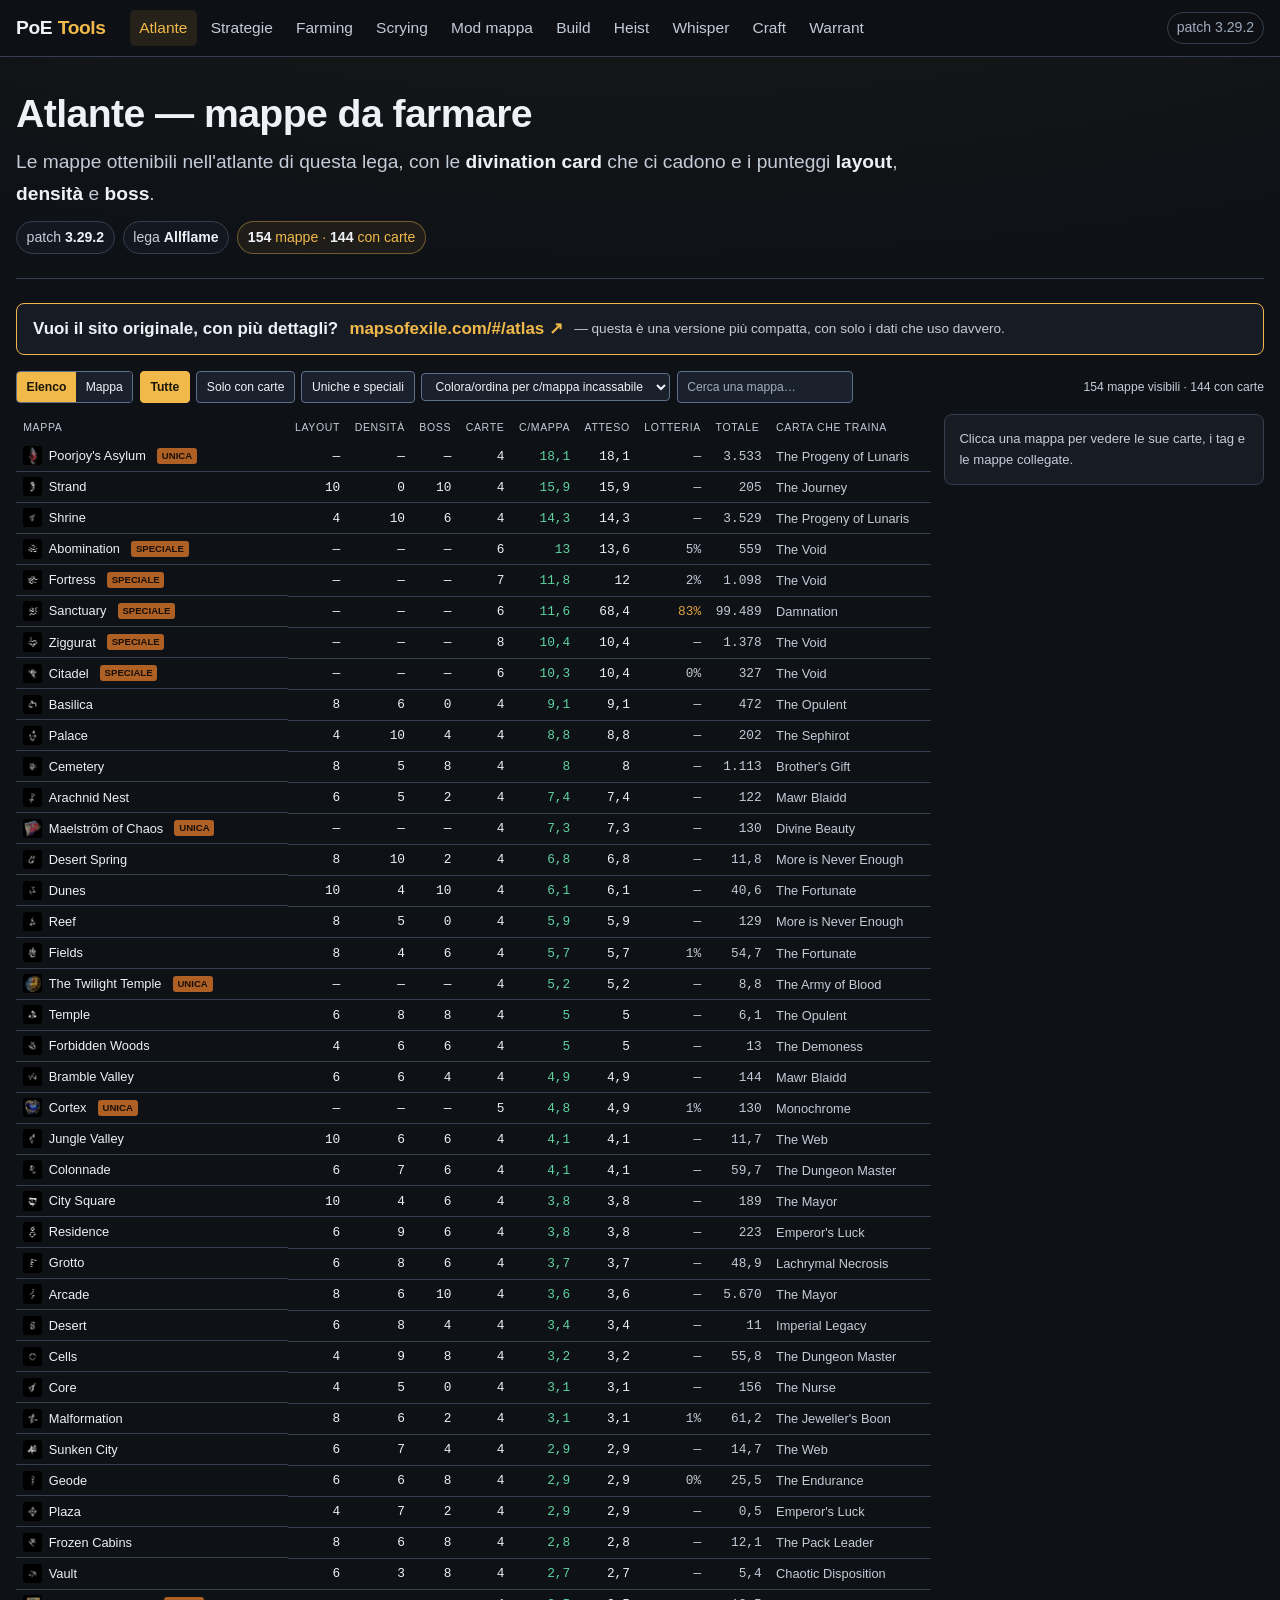
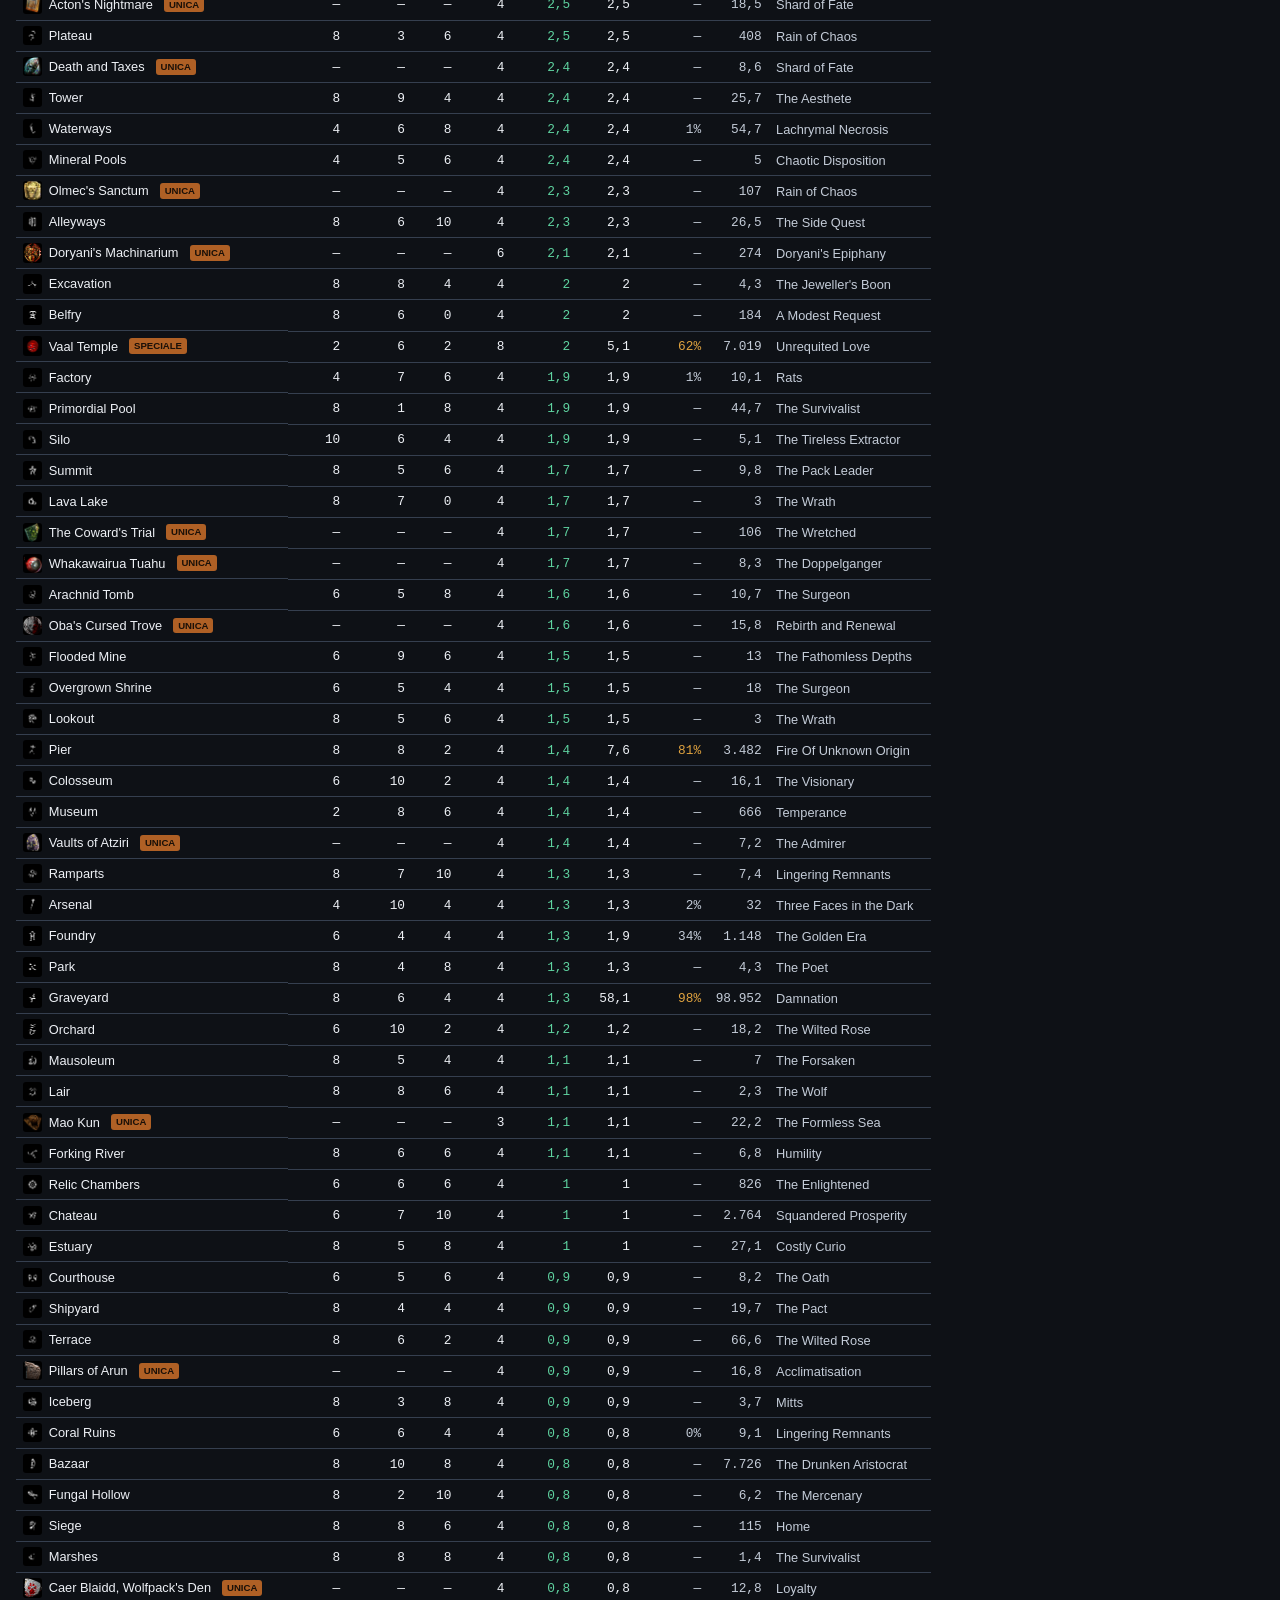
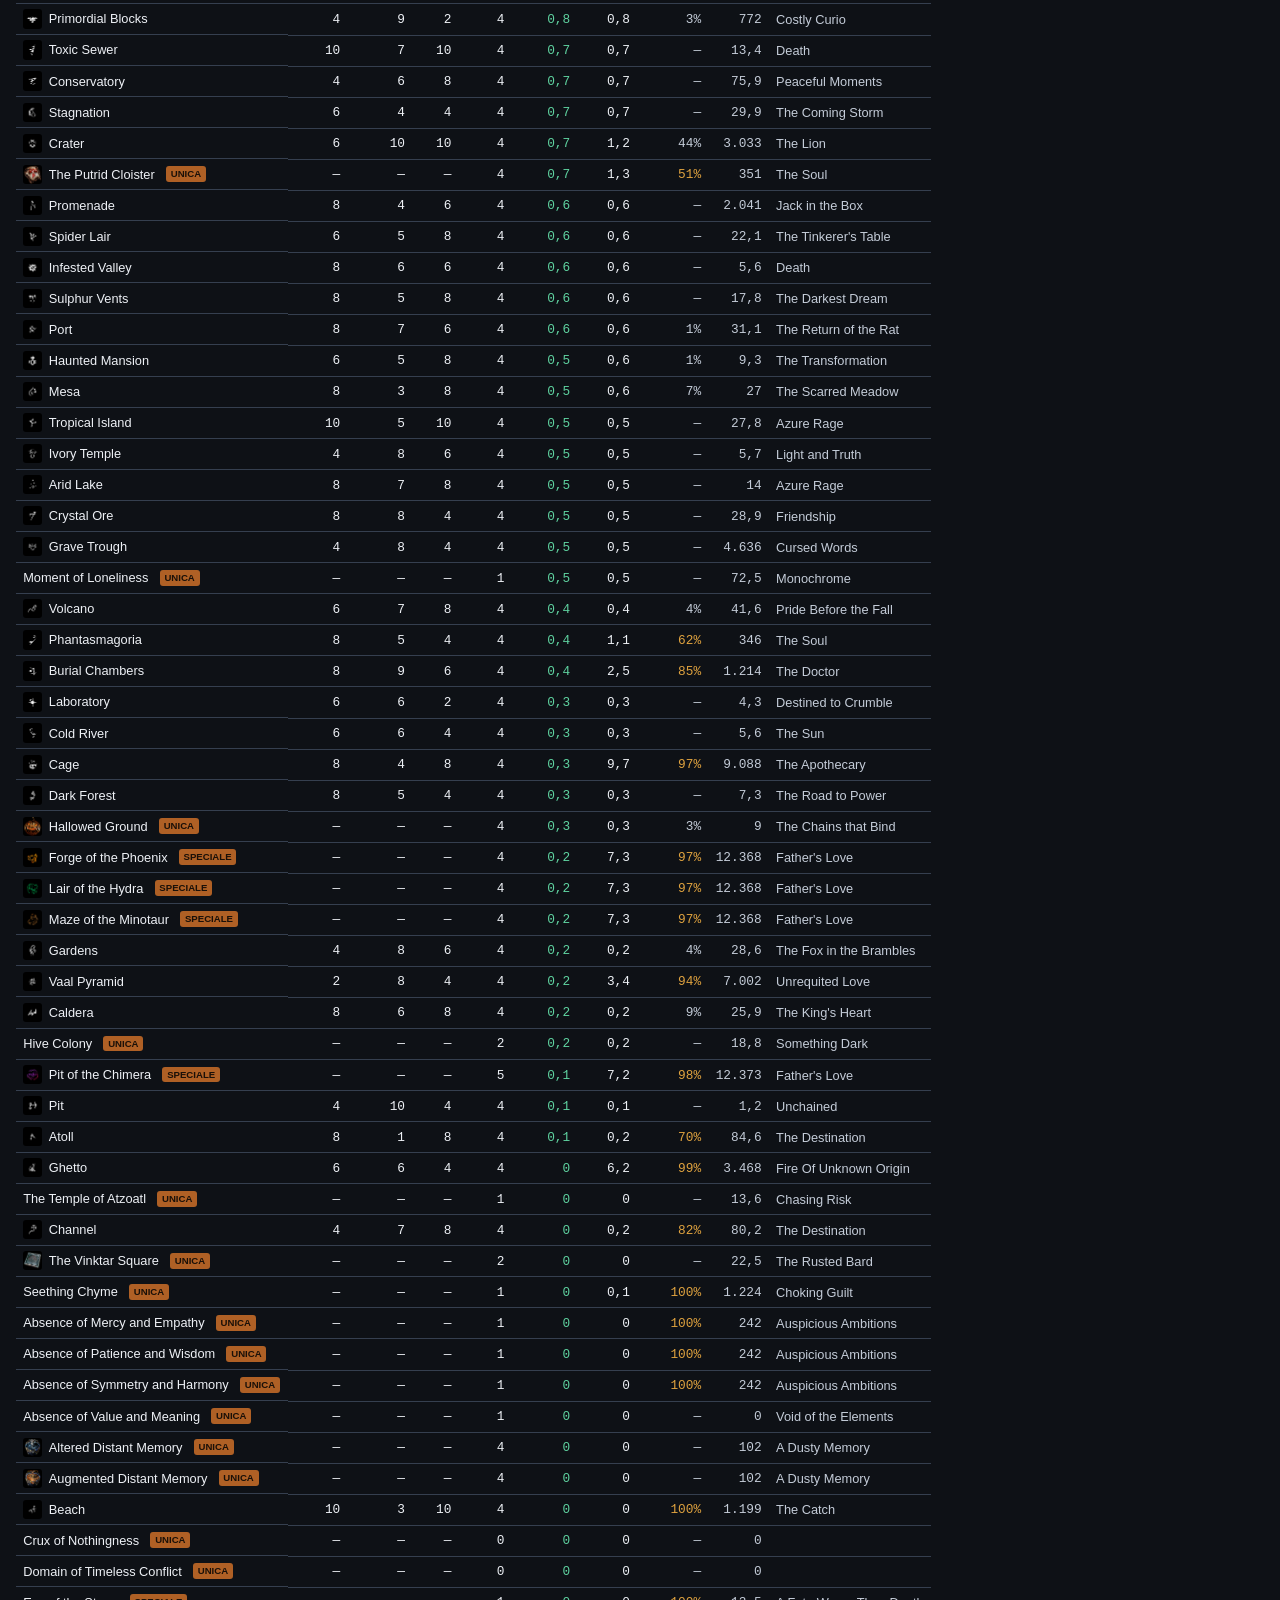
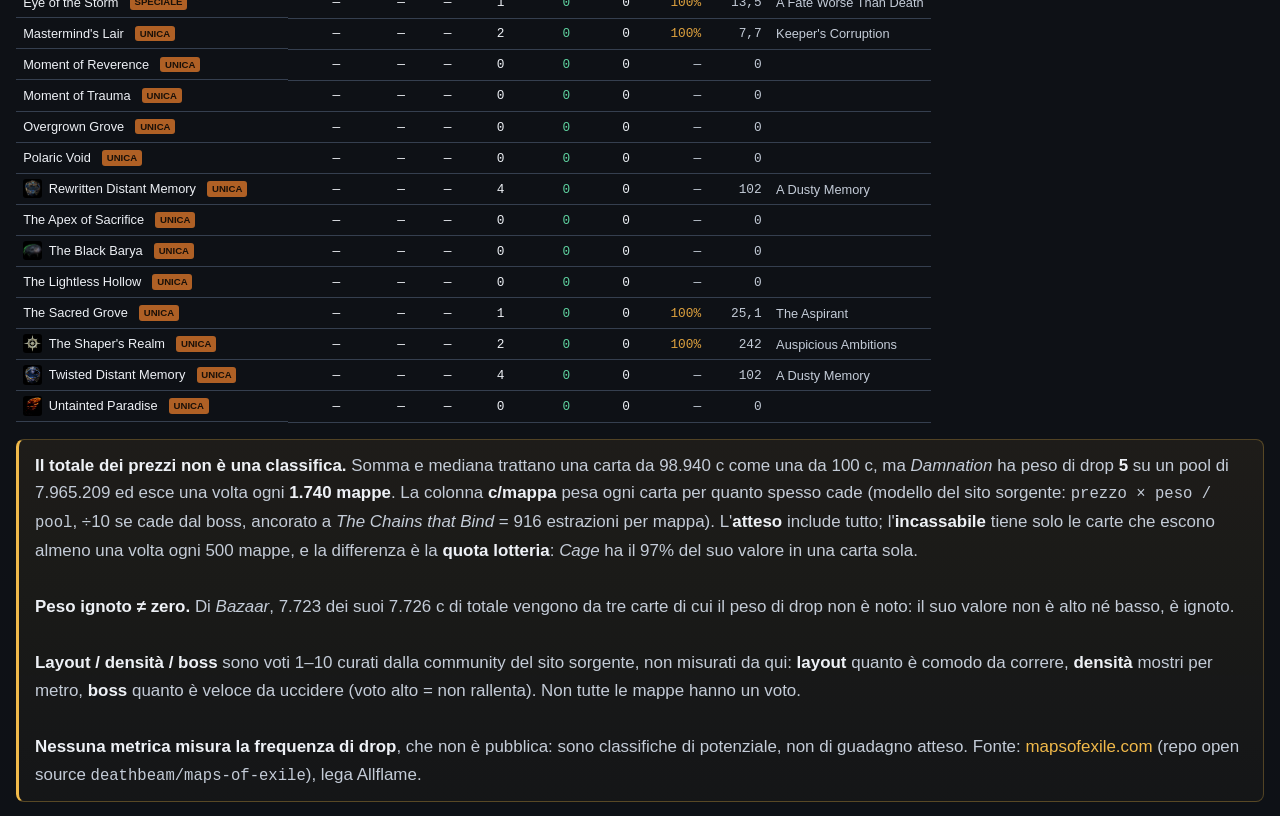
==== commit ead81292: "Sito: Warrant mancava dalla barra di nove pagine su undici Si vedeva solo dalla homepage e dalla sua" ====
--- a/atlante/index.html
+++ b/atlante/index.html
@@ -131,6 +131,7 @@
       <a href="../heist/">Heist</a>
       <a href="../whisper/">Whisper</a>
       <a href="../craft/">Craft</a>
+      <a href="../warrant/">Warrant</a>
     </div>
     <span class="nav-patch">patch 3.29.2</span>
   </div>
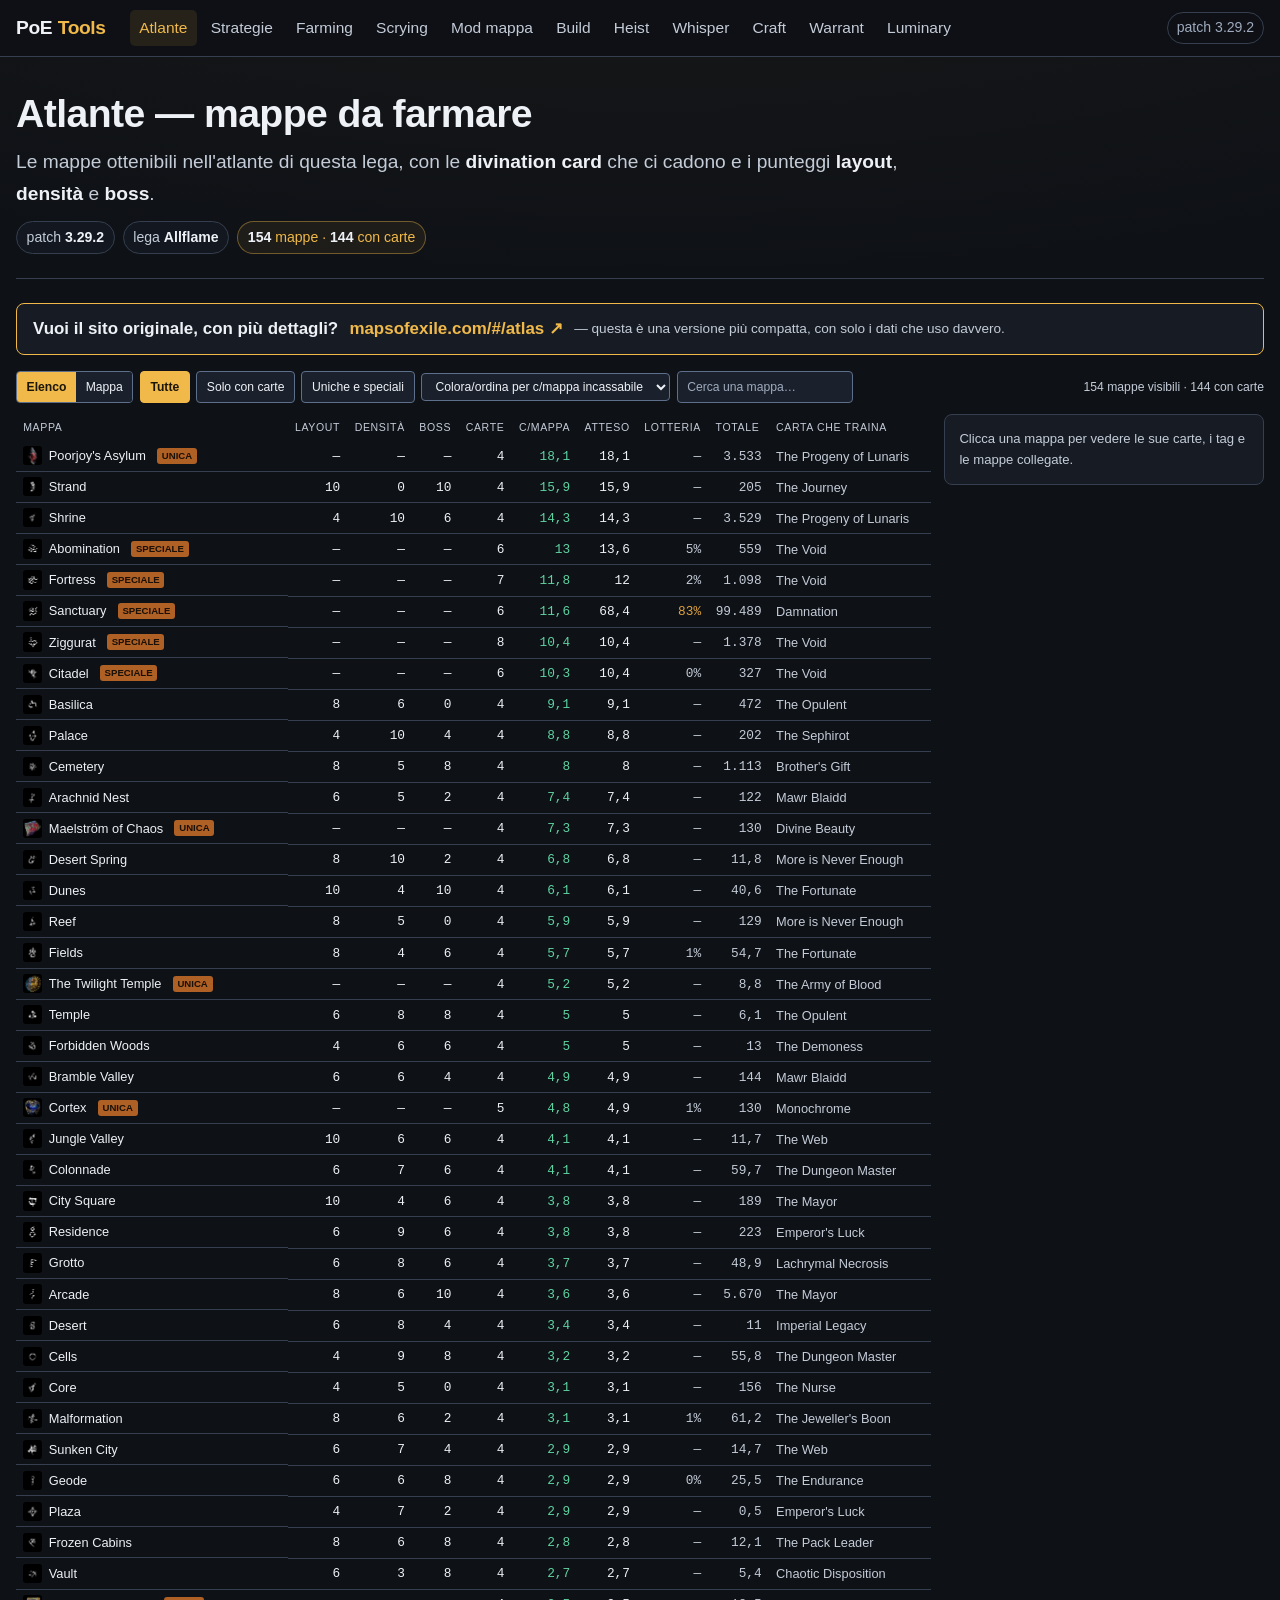
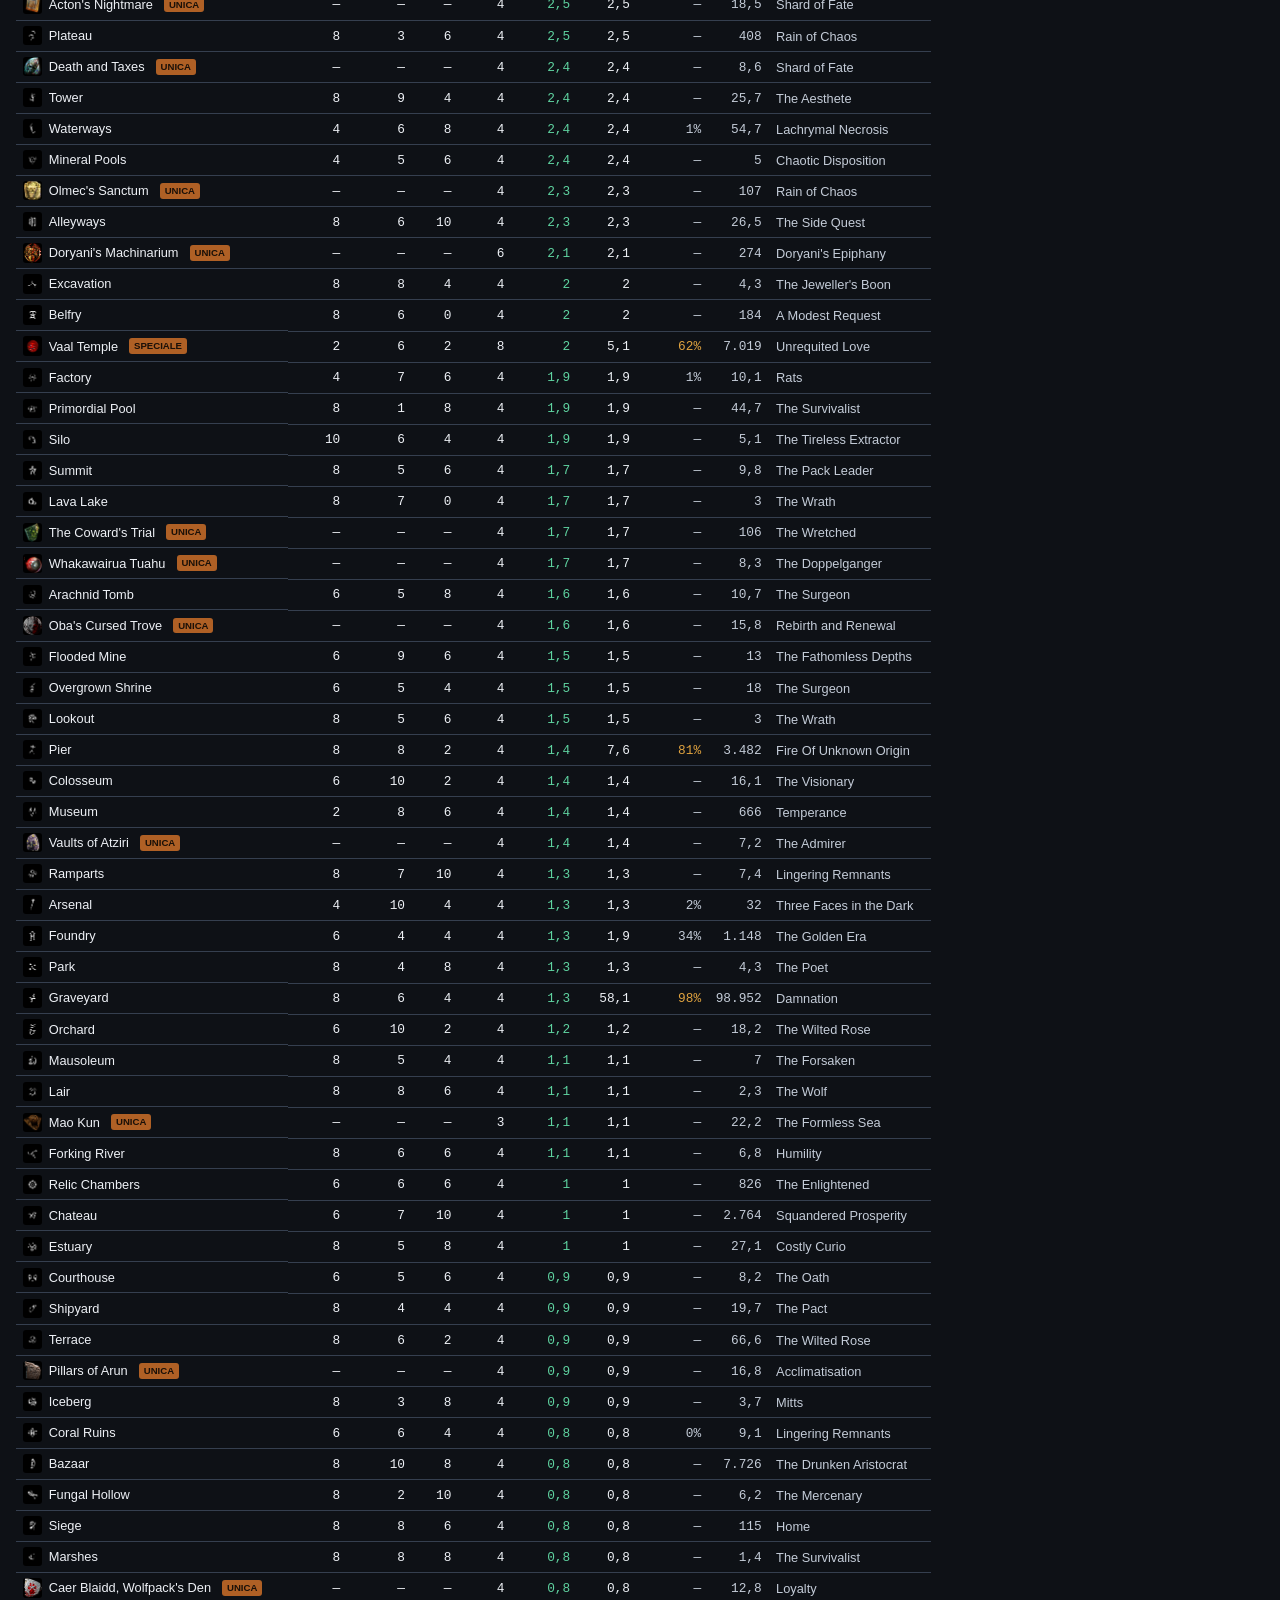
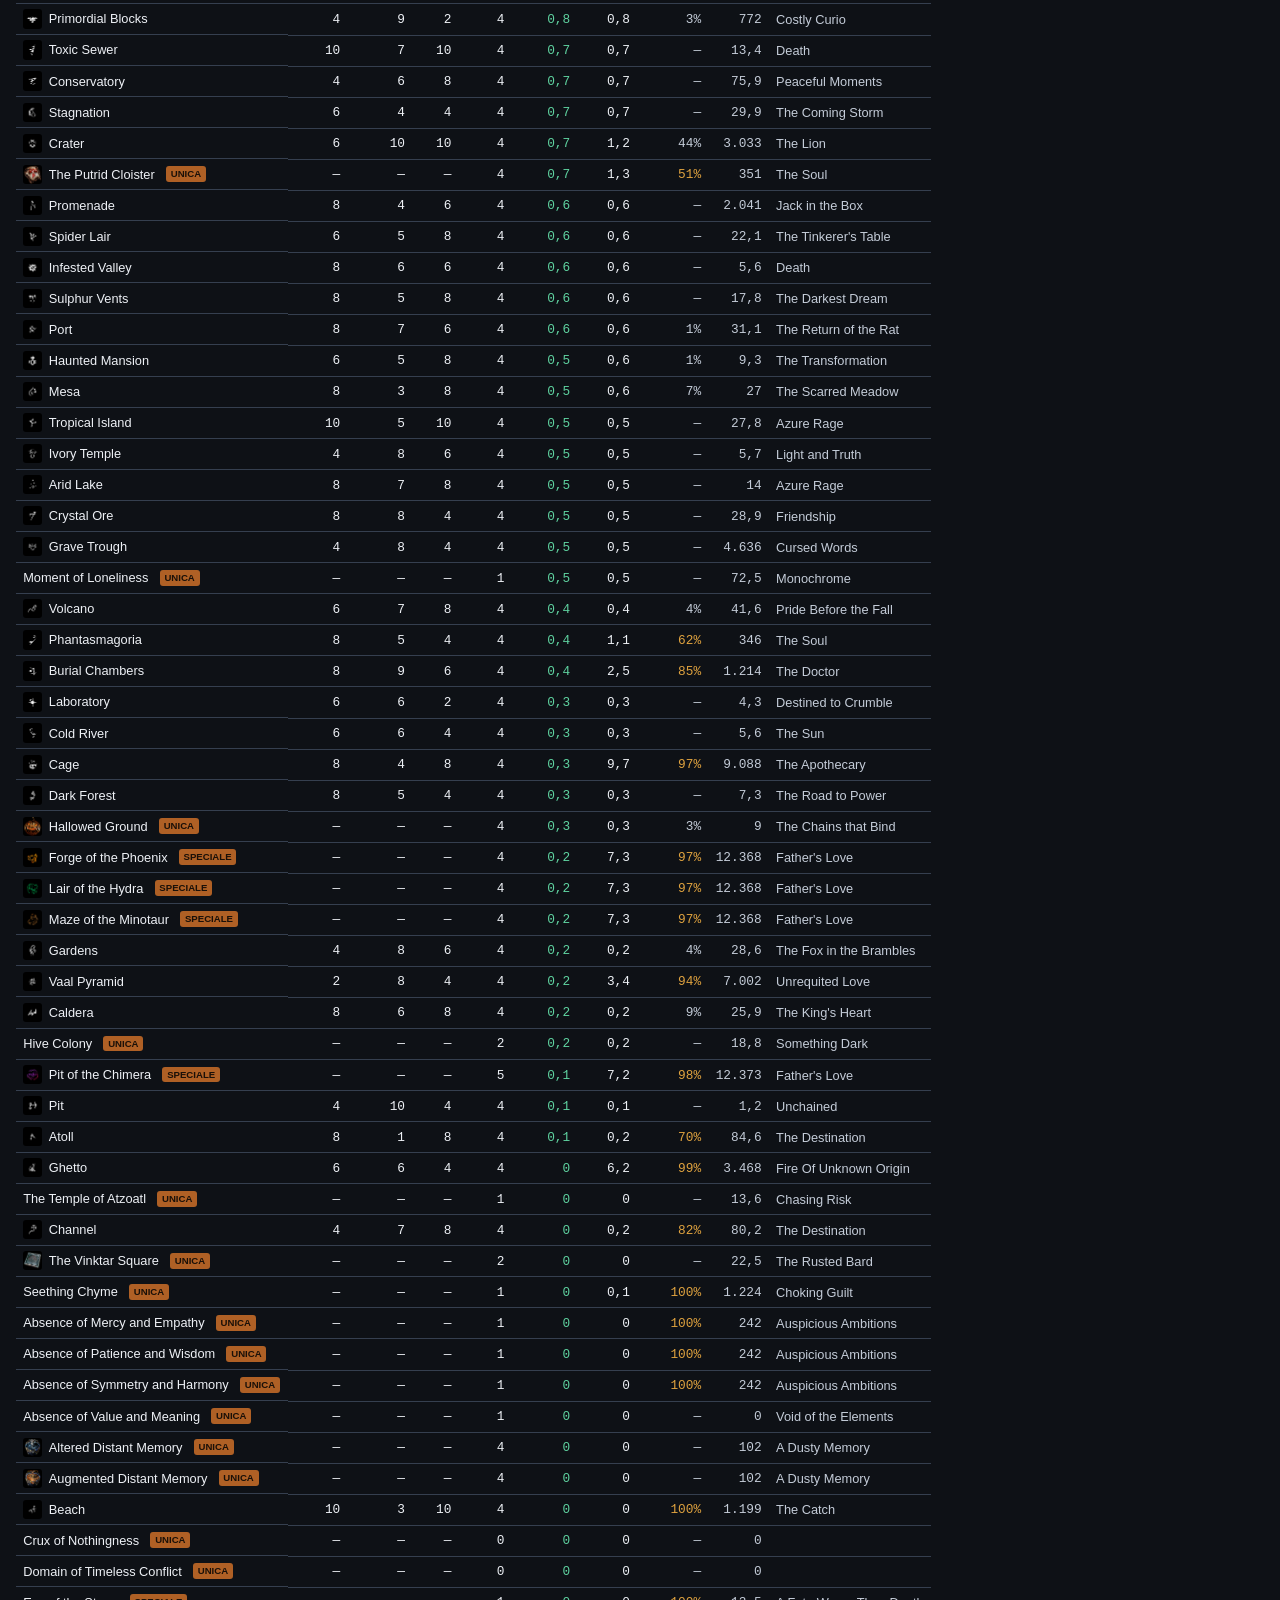
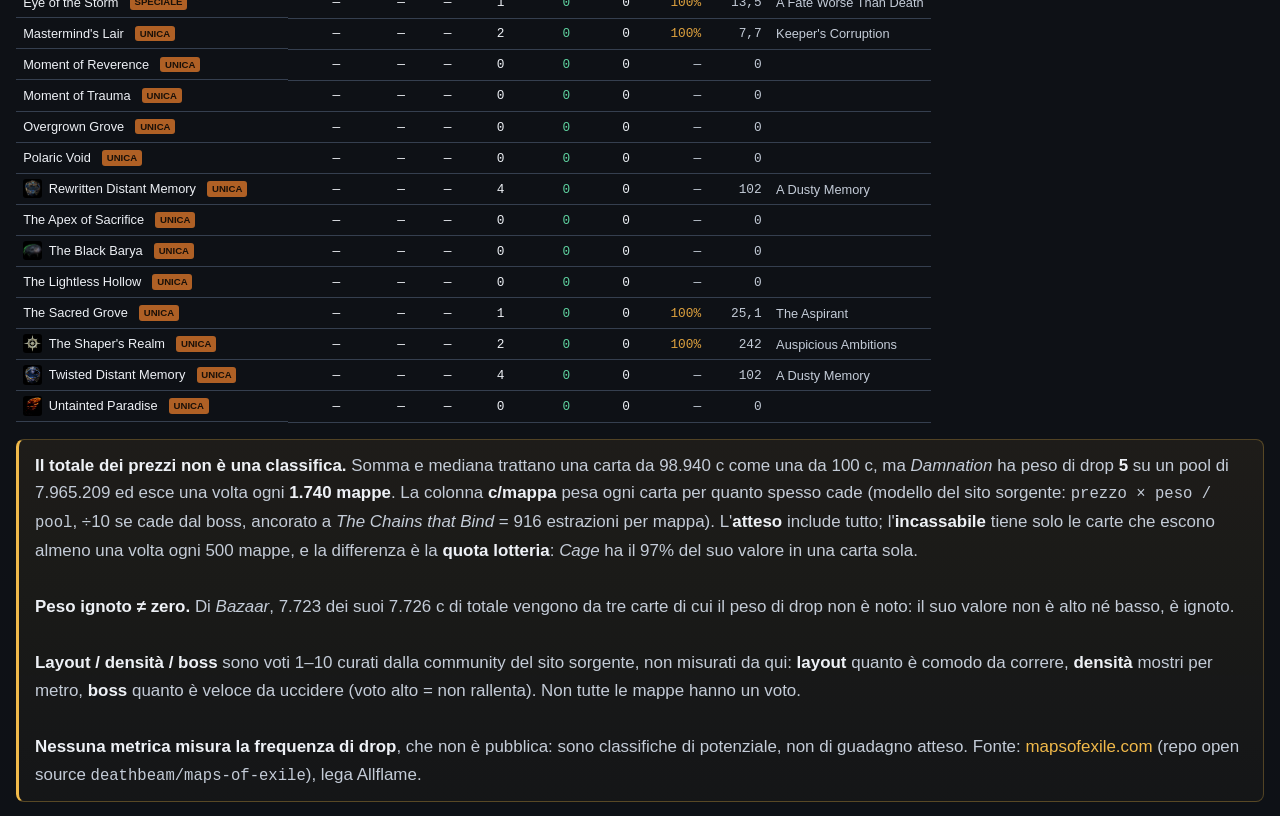
==== commit d4e74a4f: "Luminary: guida passo-passo dal lv 1 alle mappe Cinque fasi con checklist (localStorage), lista dell" ====
--- a/atlante/index.html
+++ b/atlante/index.html
@@ -132,6 +132,7 @@
       <a href="../whisper/">Whisper</a>
       <a href="../craft/">Craft</a>
       <a href="../warrant/">Warrant</a>
+      <a href="../luminary/">Luminary</a>
     </div>
     <span class="nav-patch">patch 3.29.2</span>
   </div>
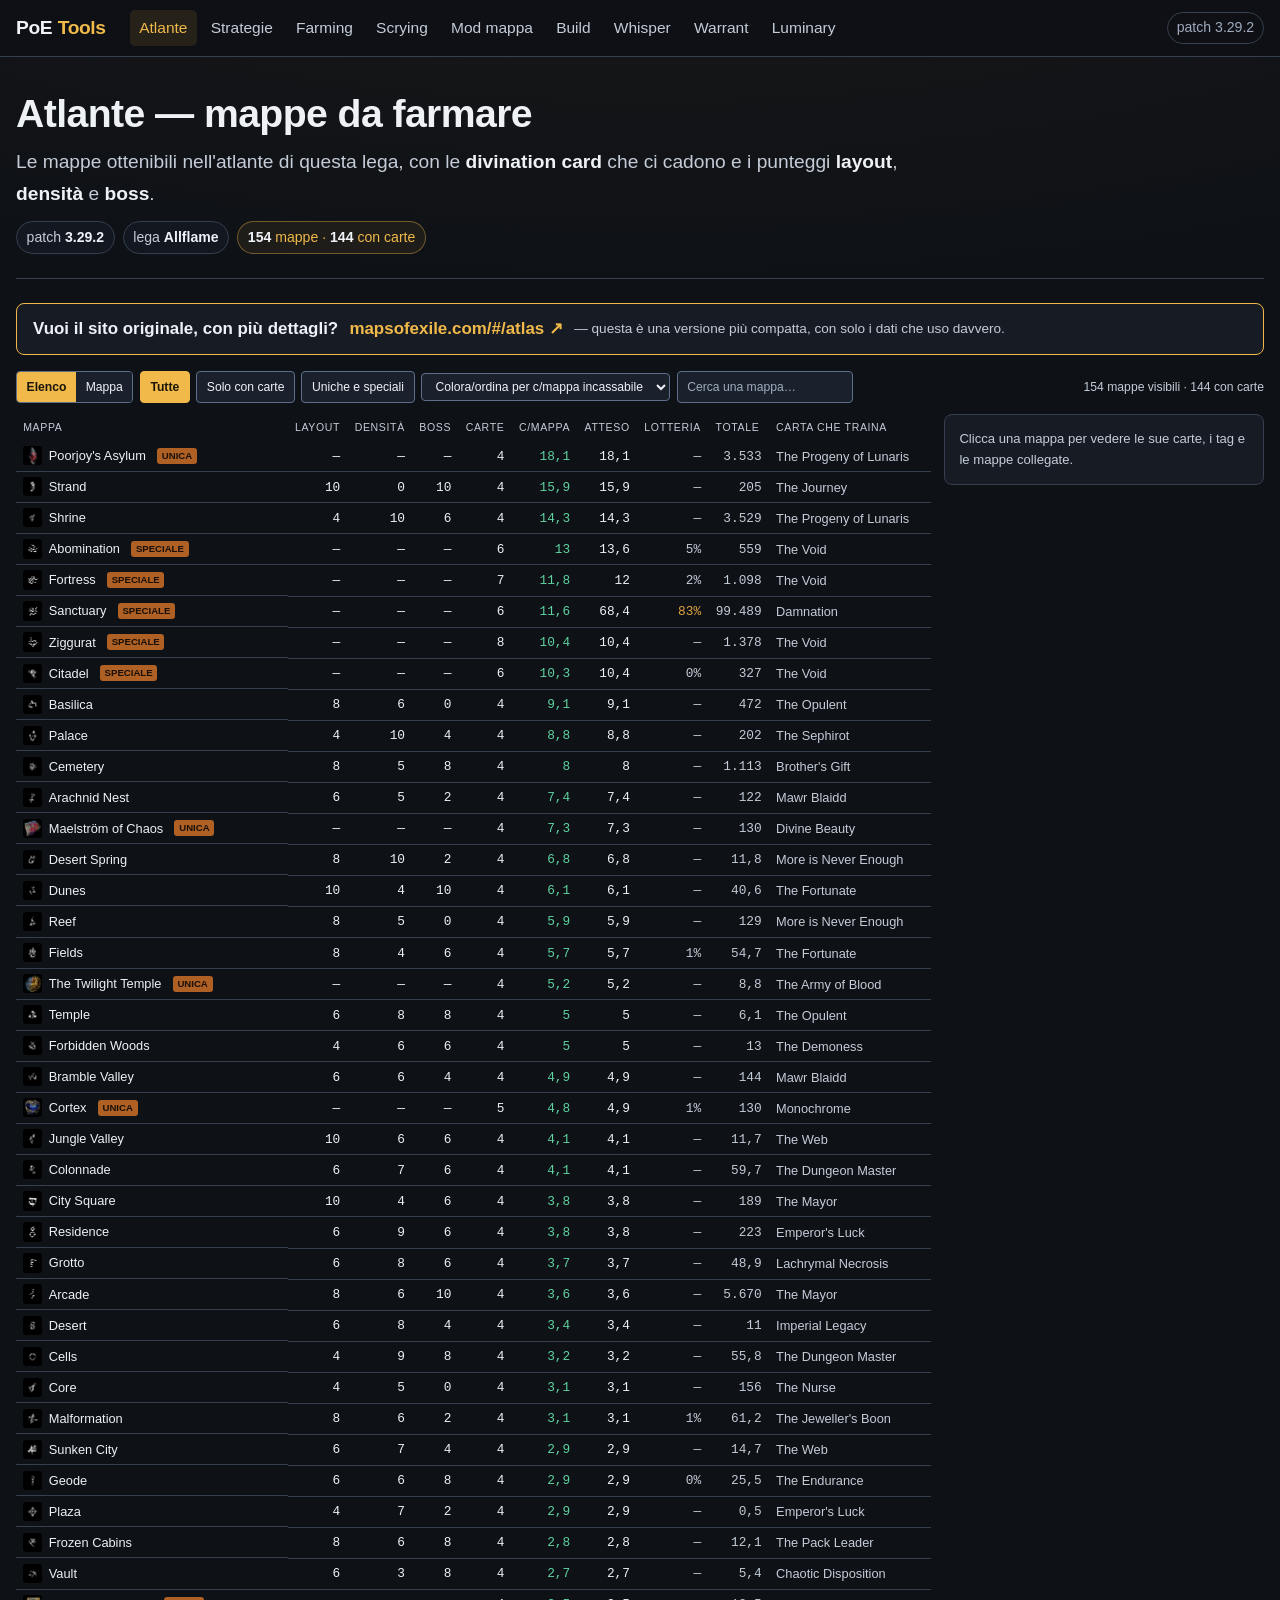
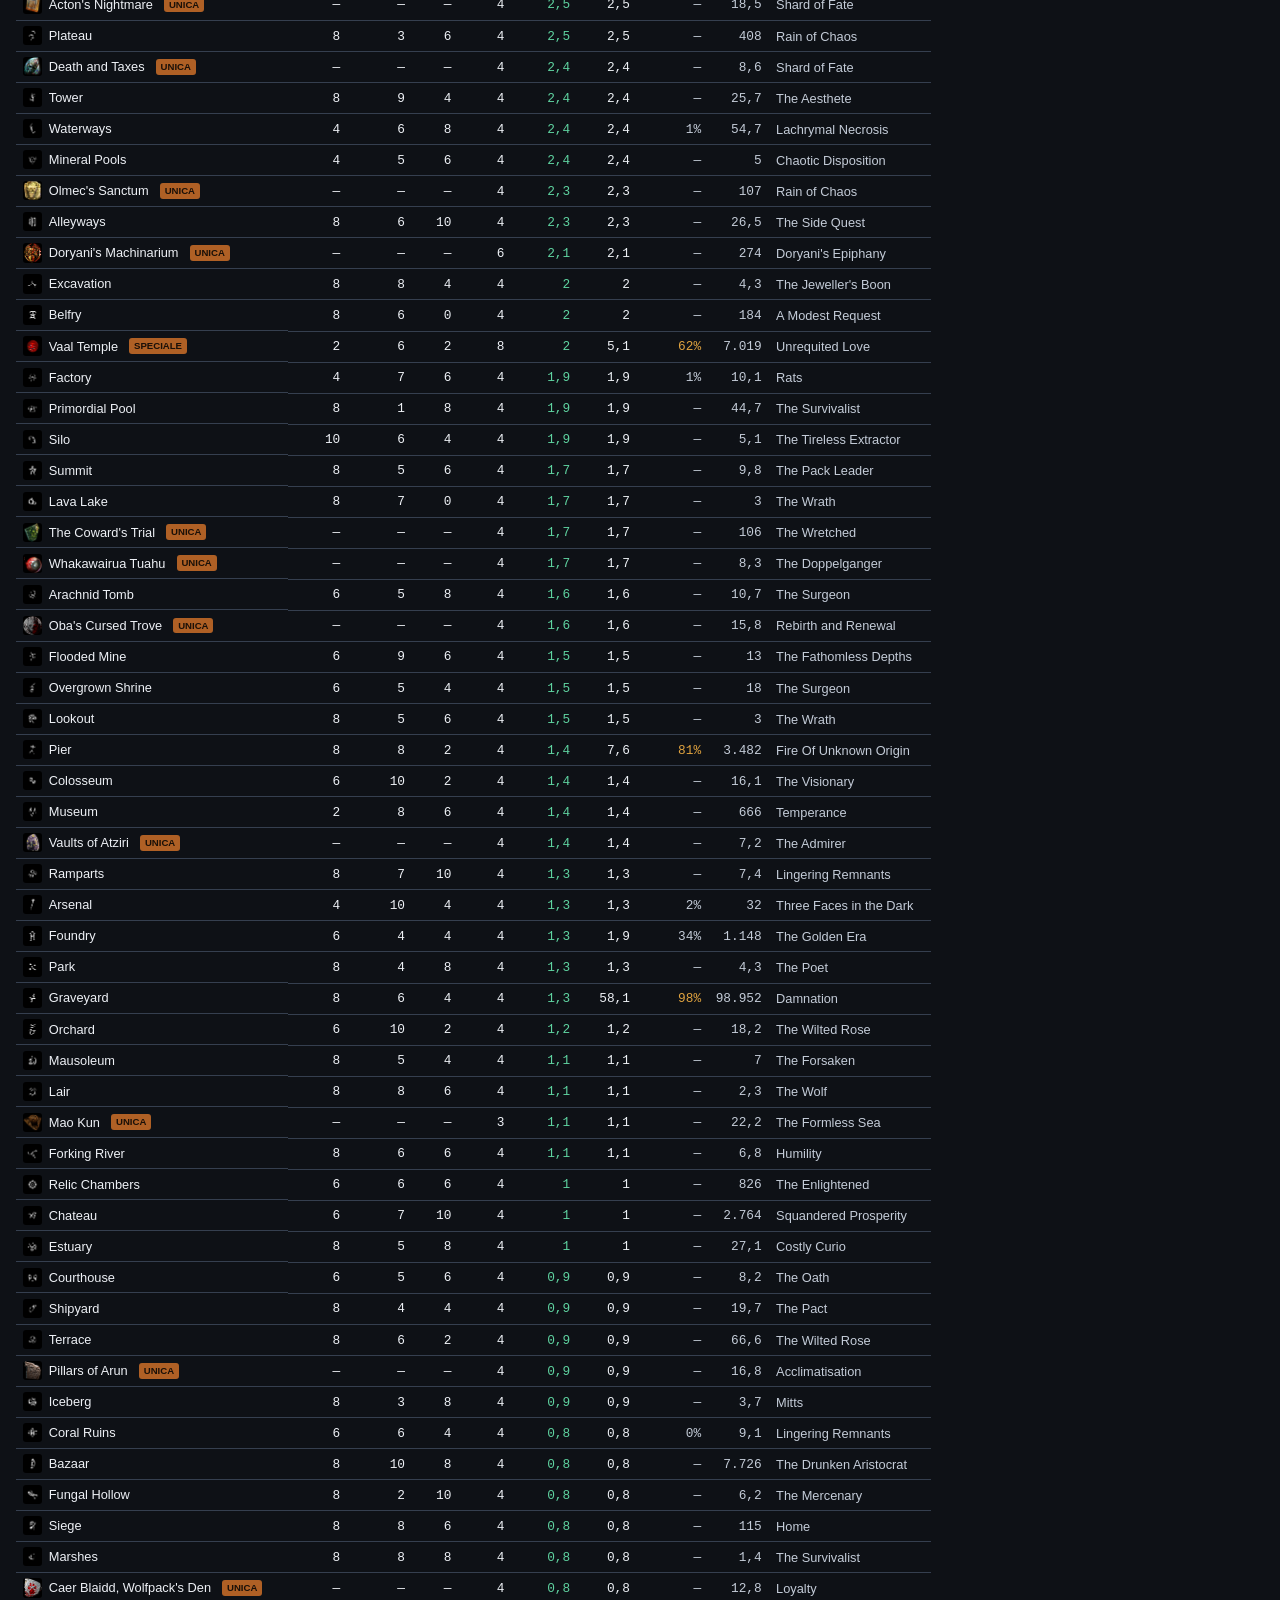
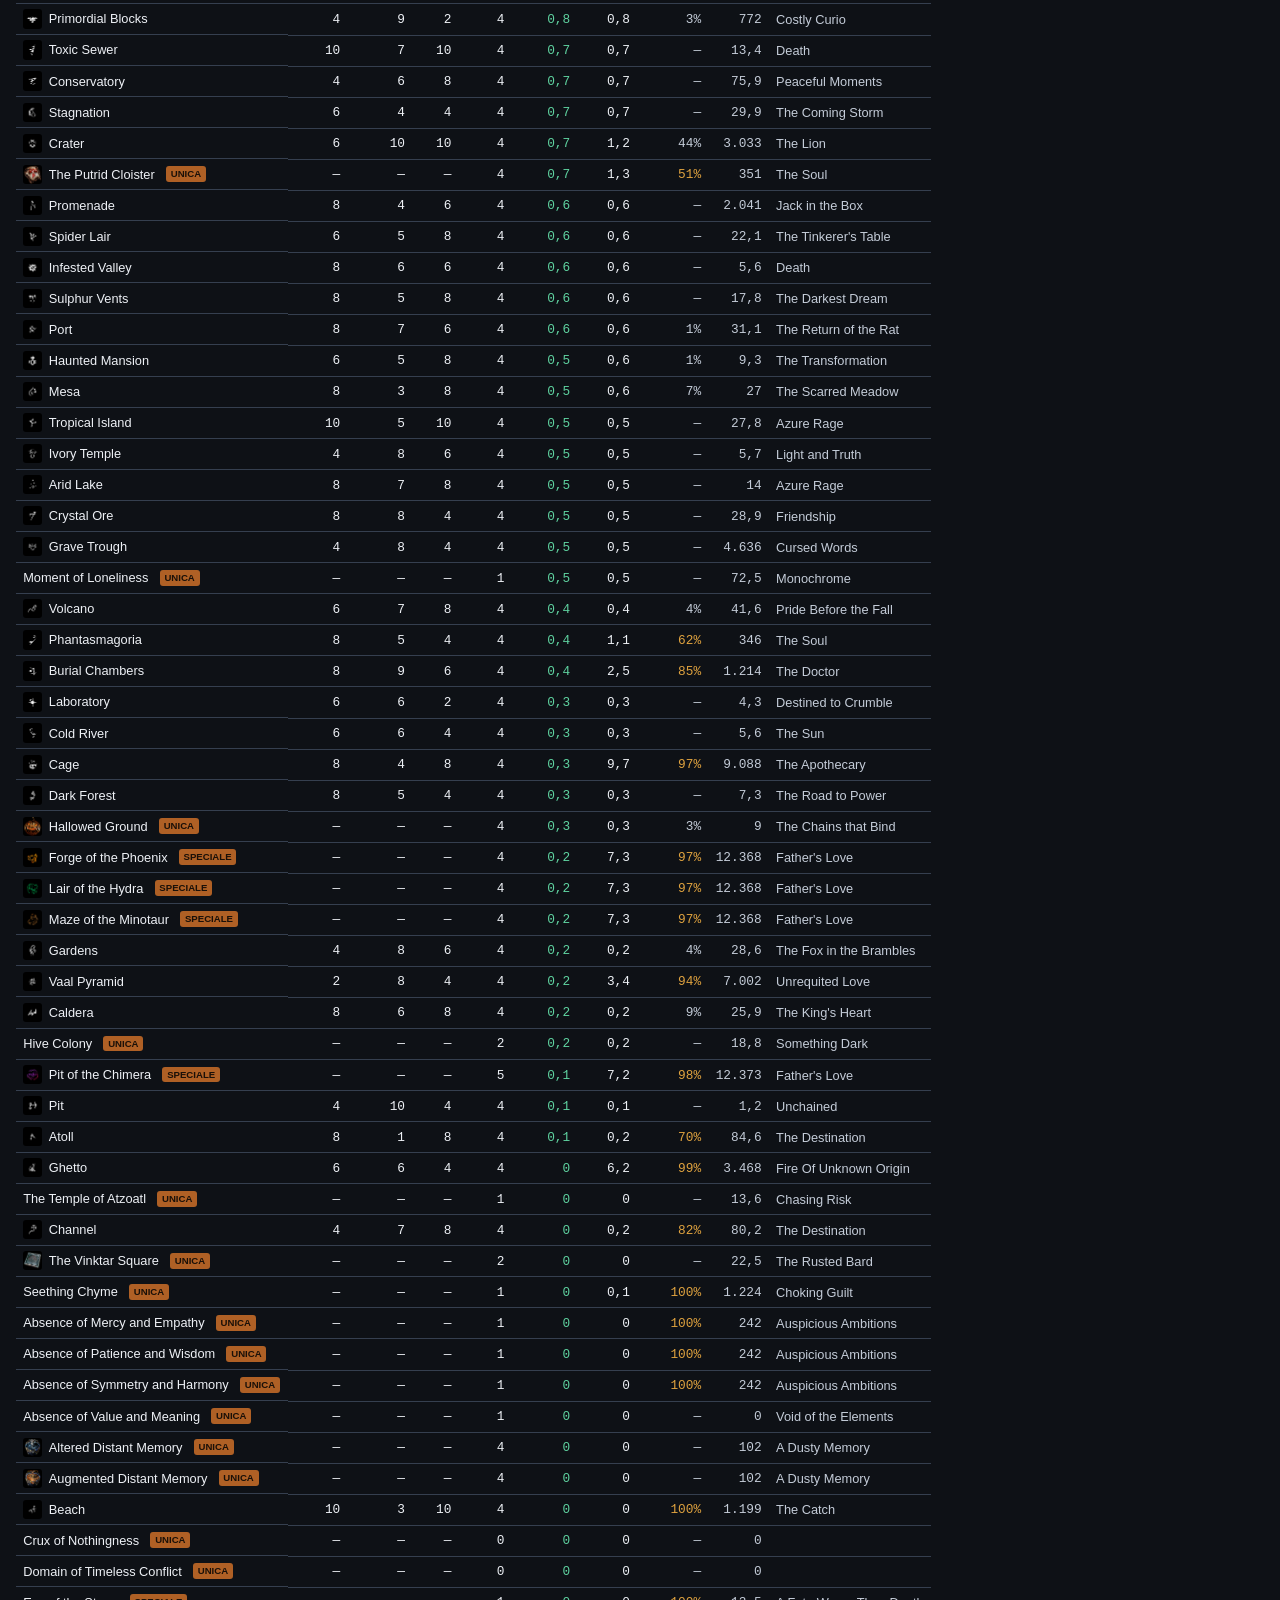
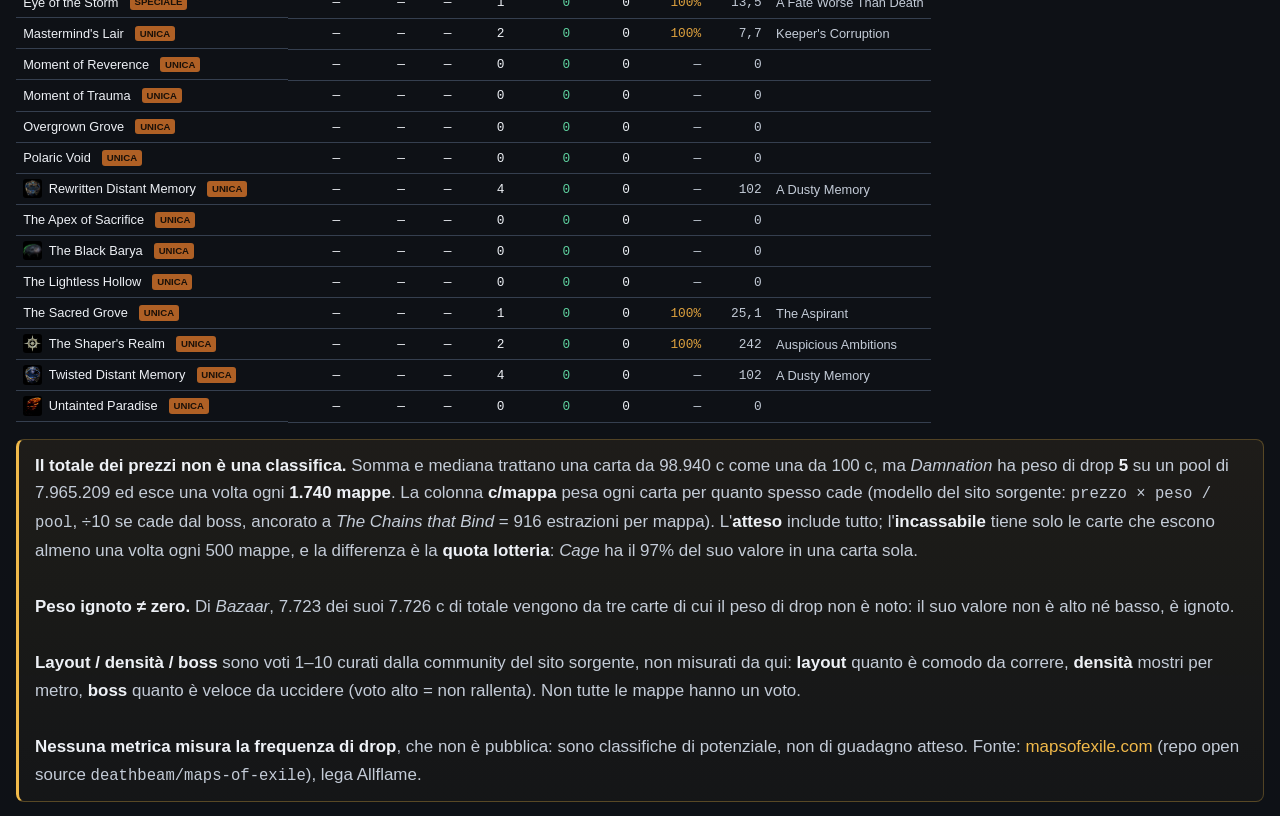
==== commit 2b71b6aa: "Tolte le pagine Heist e Craft: il contenuto vive negli appunti Richiesta di Nicolas. Heist perche' l" ====
--- a/atlante/index.html
+++ b/atlante/index.html
@@ -128,9 +128,7 @@
       <a href="../scrying/">Scrying</a>
       <a href="../mappe/">Mod mappa</a>
       <a href="../build-confronto/">Build</a>
-      <a href="../heist/">Heist</a>
       <a href="../whisper/">Whisper</a>
-      <a href="../craft/">Craft</a>
       <a href="../warrant/">Warrant</a>
       <a href="../luminary/">Luminary</a>
     </div>
--- a/stile.css
+++ b/stile.css
@@ -67,6 +67,7 @@
   --ombra:    0 1px 2px rgba(0,0,0,.4);
   --ombra-alta:0 8px 28px rgba(0,0,0,.45);
   --nav-h:3.5rem;
+  --sezioni-h:2.85rem;
 
   /* larghezza della colonna: barra e contenuto la condividono, così restano
      allineati e nessuna pagina puo' andare per conto suo */
@@ -145,6 +146,48 @@
   .nav-patch{display:none}
 }
 
+/* .sezioni — menu delle sezioni della pagina, incollato sotto la barra
+   principale. Sta qui e non dentro una pagina perche' e' un componente:
+   qualunque pagina lunga ne ha bisogno, e /farming/ e' solo la prima.
+
+   Sta **fuori** da `.wrap`, come `.nav` e per la stessa ragione: dentro, il
+   fondo e il bordo si fermerebbero alla colonna di testo invece di attraversare
+   lo schermo, e scorrendo si vedrebbe il contenuto passare ai lati.
+
+   ⚠️ Il `top` non e' un numero scritto a mano ma `--nav-h` piu' il bordo da 1px
+   della barra sopra. Scritto a mano, il giorno che la barra cambia altezza
+   resta una fessura da cui passa il testo — e non e' un difetto che si nota
+   guardando la pagina ferma. */
+.sezioni{
+  position:sticky;top:calc(var(--nav-h) + 1px);z-index:49;
+  background:rgba(14,17,22,.92);
+  backdrop-filter:saturate(1.6) blur(12px);
+  border-bottom:1px solid var(--line);
+}
+.sezioni-in{
+  max-width:var(--colonna);margin:0 auto;padding:0 var(--s4);
+  height:var(--sezioni-h);display:flex;align-items:center;gap:var(--s1);
+  overflow-x:auto;scrollbar-width:none;
+}
+.sezioni-in::-webkit-scrollbar{display:none}
+.sezioni-in a{
+  padding:.3rem .55rem;border-radius:var(--r-sm);
+  font-size:var(--t-xs);color:var(--label);white-space:nowrap;
+  transition:color .12s, background .12s;
+}
+.sezioni-in a:hover{color:var(--text);background:var(--panel);text-decoration:none}
+.sezioni-in a[aria-current="true"]{color:var(--gold);background:rgba(240,185,74,.1)}
+
+/* 🔴 Senza questo il titolo di sezione finisce **sotto** le due barre e si
+   atterra a meta' del paragrafo precedente: e' il difetto classico di
+   un'ancora con una testata fissa. Vale per gli elementi che il menu prende di
+   mira, non per ogni `id` della pagina. */
+.wrap section[id],.wrap [id].sec{scroll-margin-top:calc(var(--nav-h) + var(--sezioni-h) + 2px)}
+
+/* Lo scorrimento morbido solo dove il menu c'e' davvero. Il blocco
+   prefers-reduced-motion in fondo lo riporta a `auto` per chi lo chiede. */
+html:has(.sezioni){scroll-behavior:smooth}
+
 /* ---------- Intestazione di pagina ---------- */
 .testata{padding:var(--s6) 0 var(--s5);border-bottom:1px solid var(--line);margin-bottom:var(--s5)}
 .testata h1{font-size:var(--t-2xl);margin-bottom:var(--s2)}
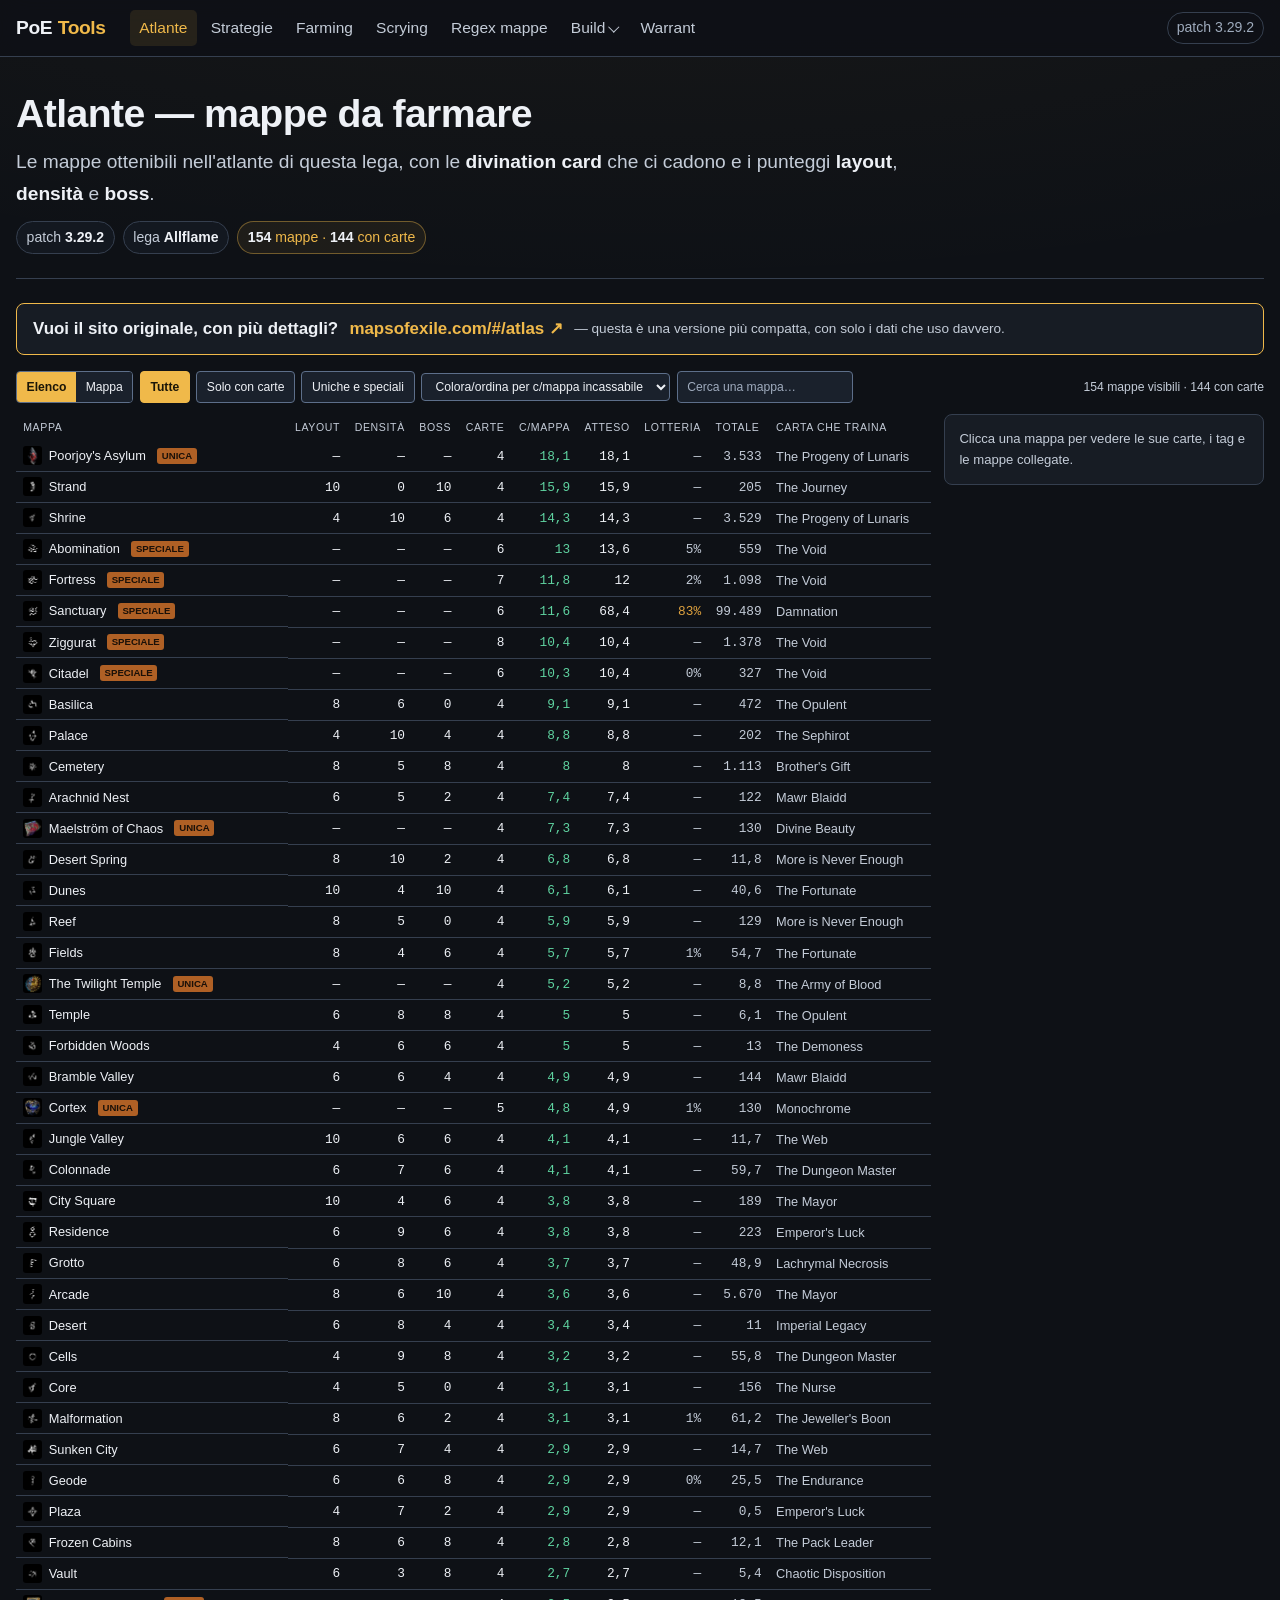
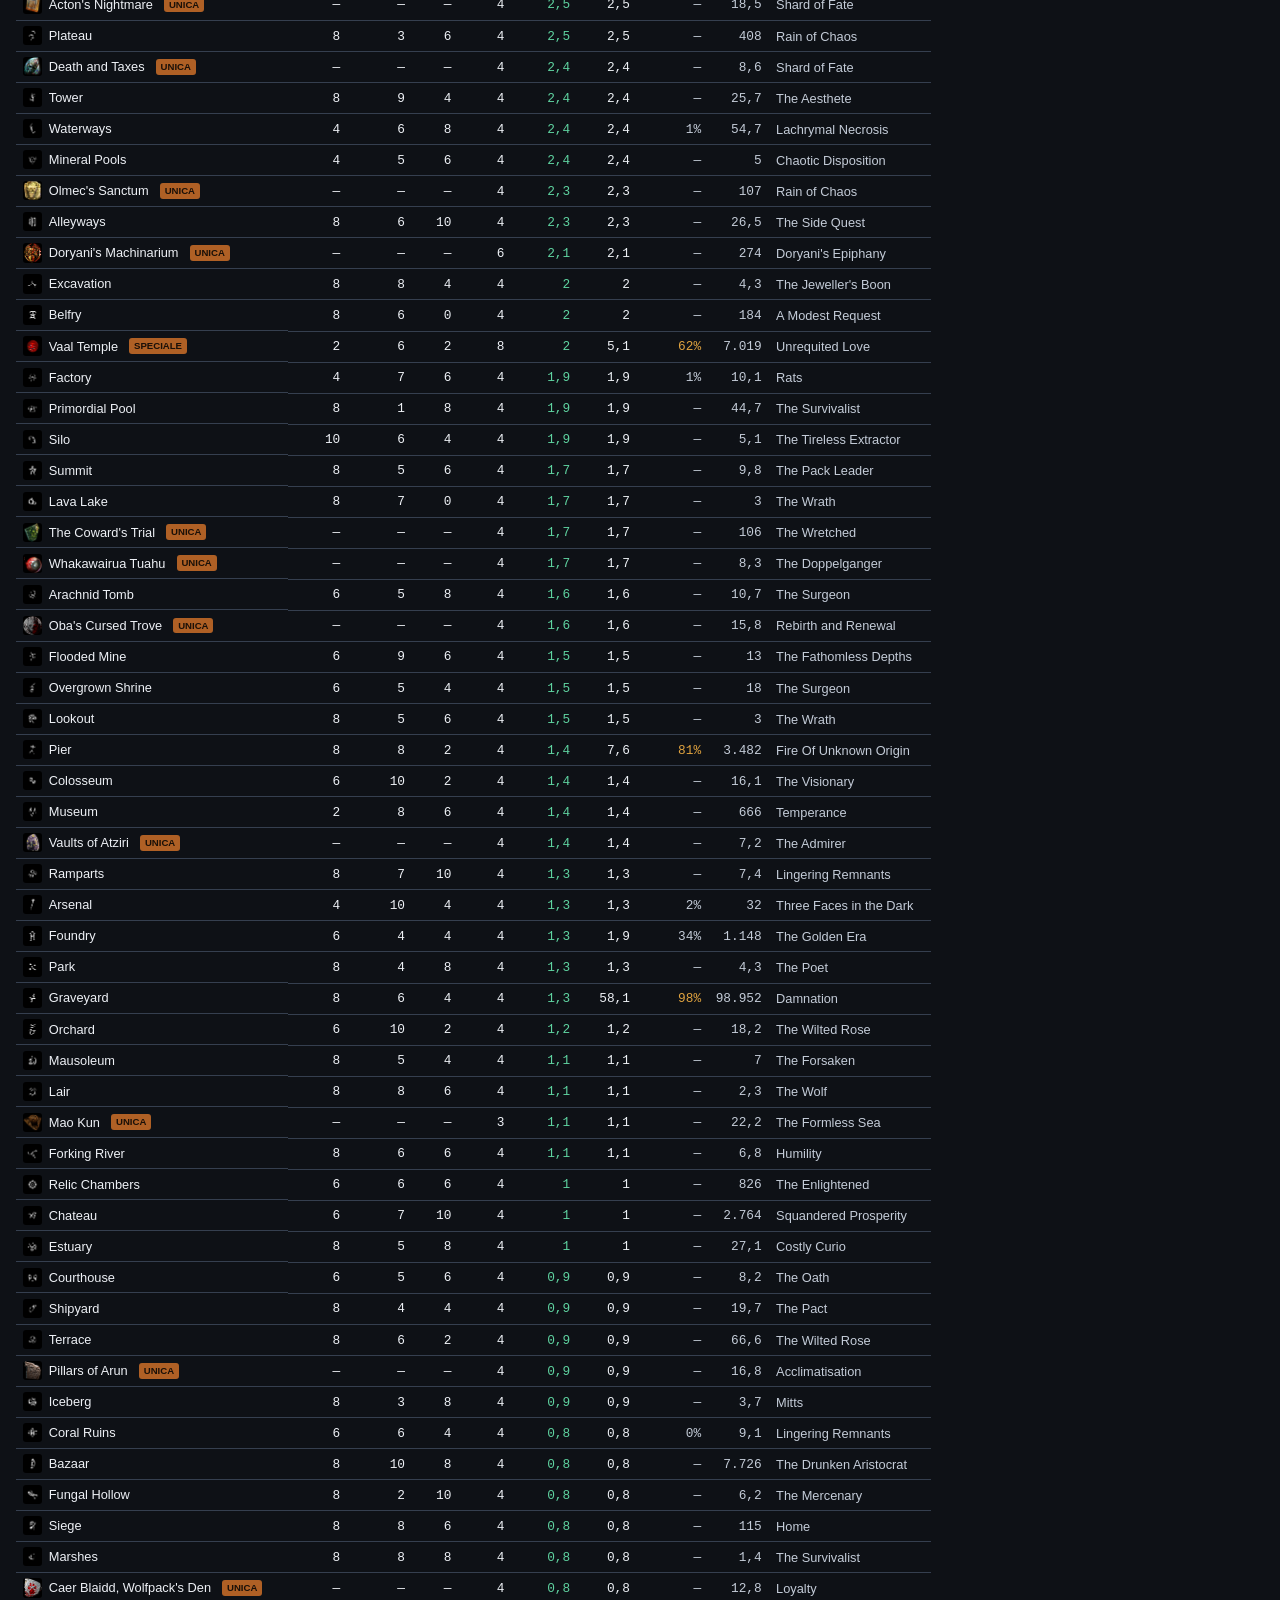
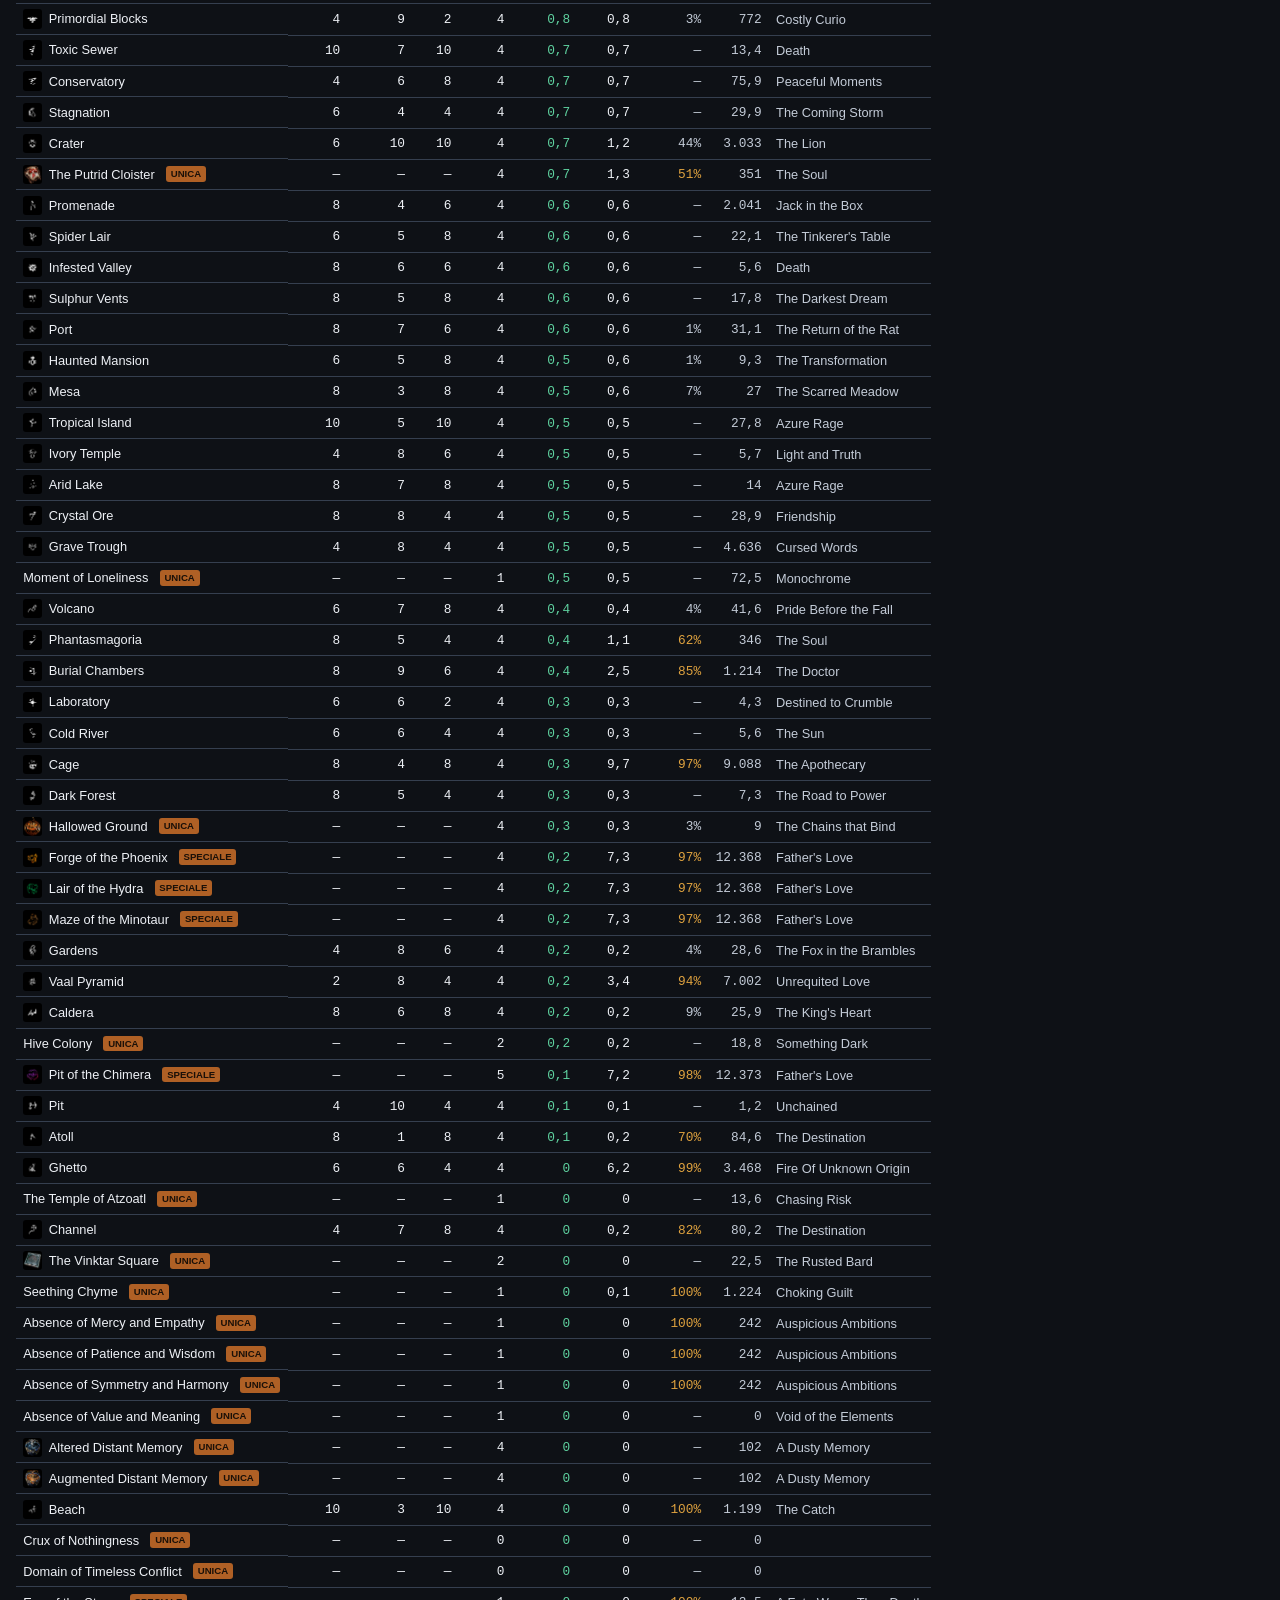
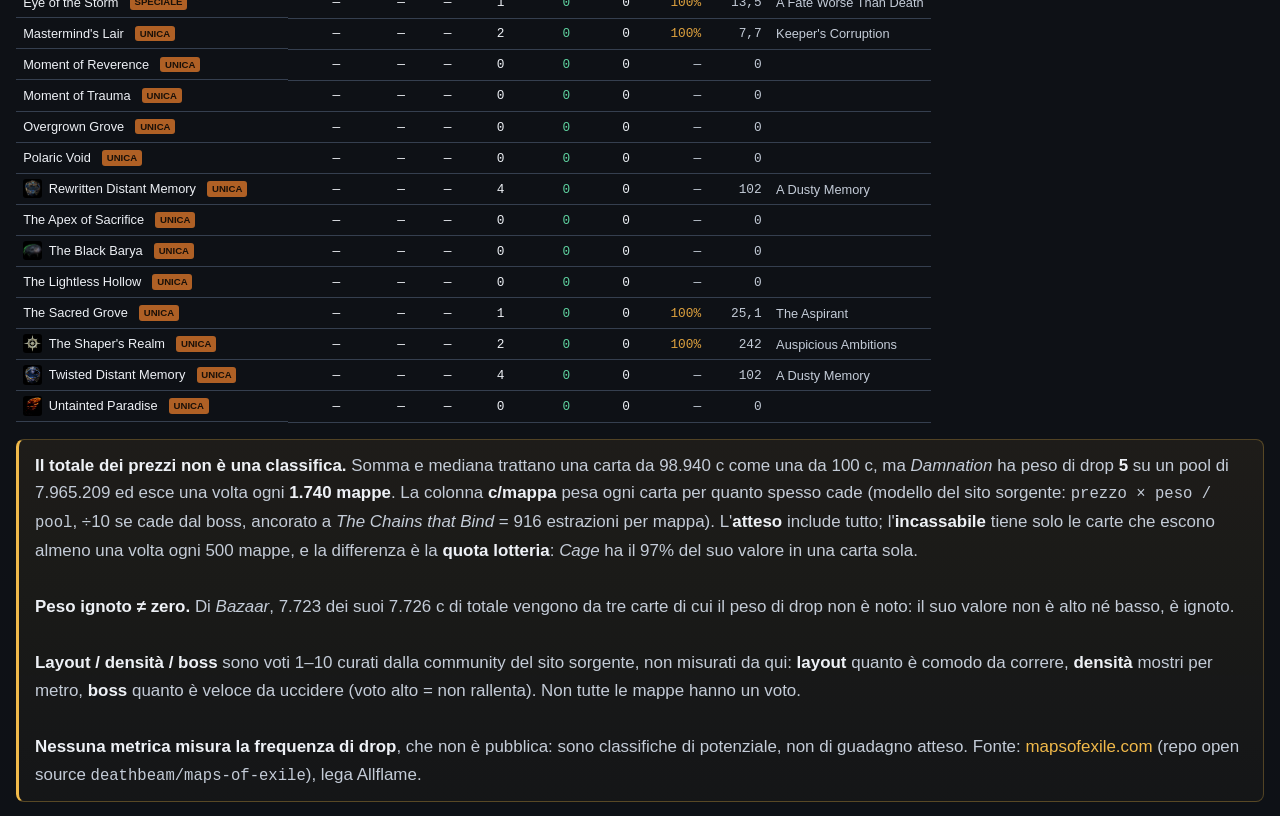
==== commit 1ff7f7ff: "Build diventa un gruppo di barra; via la pagina di confronto; Mod mappa -> Regex mappe Richieste di " ====
--- a/atlante/index.html
+++ b/atlante/index.html
@@ -126,13 +126,17 @@
       <a href="../strategie/">Strategie</a>
       <a href="../farming/">Farming</a>
       <a href="../scrying/">Scrying</a>
-      <a href="../mappe/">Mod mappa</a>
-      <a href="../build-confronto/">Build</a>
+      <a href="../mappe/">Regex mappe</a>
+      <button type="button" class="nav-gruppo" aria-controls="giu-build" aria-expanded="true">Build</button>
+      <a href="../warrant/">Warrant</a>
+    </div>
+    <span class="nav-patch">patch 3.29.2</span>
+  </div>
+  <div class="nav-giu" id="giu-build">
+    <div class="nav-giu-in">
       <a href="../whisper/">Whisper</a>
-      <a href="../warrant/">Warrant</a>
       <a href="../luminary/">Luminary</a>
     </div>
-    <span class="nav-patch">patch 3.29.2</span>
   </div>
 </nav>
 
@@ -430,5 +434,6 @@
 q("#cerca").oninput = e => { cerca = e.target.value.toLowerCase().trim(); ridisegna(); };
 document.querySelectorAll("#cl th[data-k]").forEach(th => th.onclick = () => { campo = th.dataset.k; ridisegna(); });
 </script>
+<script src="../menu.js" defer></script>
 </body>
 </html>
--- a/stile.css
+++ b/stile.css
@@ -141,6 +141,57 @@
   font-size:var(--t-xs);color:var(--label);white-space:nowrap;
   padding:.2rem .55rem;border:1px solid var(--line);border-radius:var(--r-full);
 }
+
+/* .nav-gruppo — una voce di barra che non e' una pagina ma un contenitore.
+   E' un <button> e non un <a> perche' non porta da nessuna parte: dargli un
+   href finto lo renderebbe un link morto per chi naviga da tastiera.
+
+   🔴 Il pannello sta **fuori da `.nav-link`**, che ha `overflow-x:auto` per
+   scorrere su schermo stretto: dentro, un pannello posizionato verrebbe
+   tagliato dal contenitore che scorre — e non e' un difetto che si vede sul
+   desktop, dove la barra non scorre mai. Fuori, il contenitore posizionante e'
+   `.nav` (che `position:sticky` rende tale) e non c'e' niente che ritagli. */
+.nav-gruppo{
+  font-family:inherit;background:transparent;border:0;cursor:pointer;
+  display:flex;align-items:center;gap:.28rem;
+  padding:.35rem .6rem;border-radius:var(--r-sm);
+  font-size:var(--t-sm);color:var(--muted);white-space:nowrap;
+  transition:color .12s, background .12s;
+}
+.nav-gruppo:hover{color:var(--text);background:var(--panel)}
+/* `.attivo` = la pagina aperta sta **dentro** questo gruppo. Senza, chi e' su
+   Whisper o Luminary non ha in barra nessun segno di dove si trova: il gruppo
+   chiuso nasconde proprio la voce che glielo direbbe. */
+.nav-gruppo[aria-expanded="true"],.nav-gruppo.attivo{color:var(--gold);background:rgba(240,185,74,.1)}
+/* La freccia e' disegnata, non un carattere: un glifo dipende dal font e
+   sullo Steam Deck non e' lo stesso di qui. */
+.nav-gruppo::after{
+  content:"";width:.42em;height:.42em;margin-top:-.18em;
+  border-right:1.6px solid currentColor;border-bottom:1.6px solid currentColor;
+  transform:rotate(45deg);transition:transform .14s;
+}
+.nav-gruppo[aria-expanded="true"]::after{transform:rotate(-135deg);margin-top:.14em}
+
+/* Un riquadro ancorato al pulsante, non una fascia a tutta larghezza.
+   ⚠️ `left` lo scrive `menu.js` all'apertura e non il CSS: il pulsante si
+   sposta col contenuto della barra, che su schermo stretto **scorre in
+   orizzontale**, quindi la sua ascissa non e' una costante. */
+.nav-giu{
+  position:absolute;top:calc(100% + 4px);left:0;
+  min-width:9.5rem;padding:.3rem;
+  background:rgba(20,24,31,.98);
+  backdrop-filter:saturate(1.6) blur(12px);
+  border:1px solid var(--line);border-radius:var(--r);
+  box-shadow:0 10px 26px rgba(0,0,0,.5);
+}
+.nav-giu[hidden]{display:none}
+.nav-giu-in{display:flex;flex-direction:column;gap:1px}
+.nav-giu-in a{
+  padding:.4rem .65rem;border-radius:var(--r-sm);
+  font-size:var(--t-sm);color:var(--muted);white-space:nowrap;
+}
+.nav-giu-in a:hover{color:var(--text);background:var(--panel);text-decoration:none}
+.nav-giu-in a[aria-current="page"]{color:var(--gold);background:rgba(240,185,74,.1)}
 @media(max-width:720px){
   .nav-in{gap:var(--s3)}
   .nav-patch{display:none}
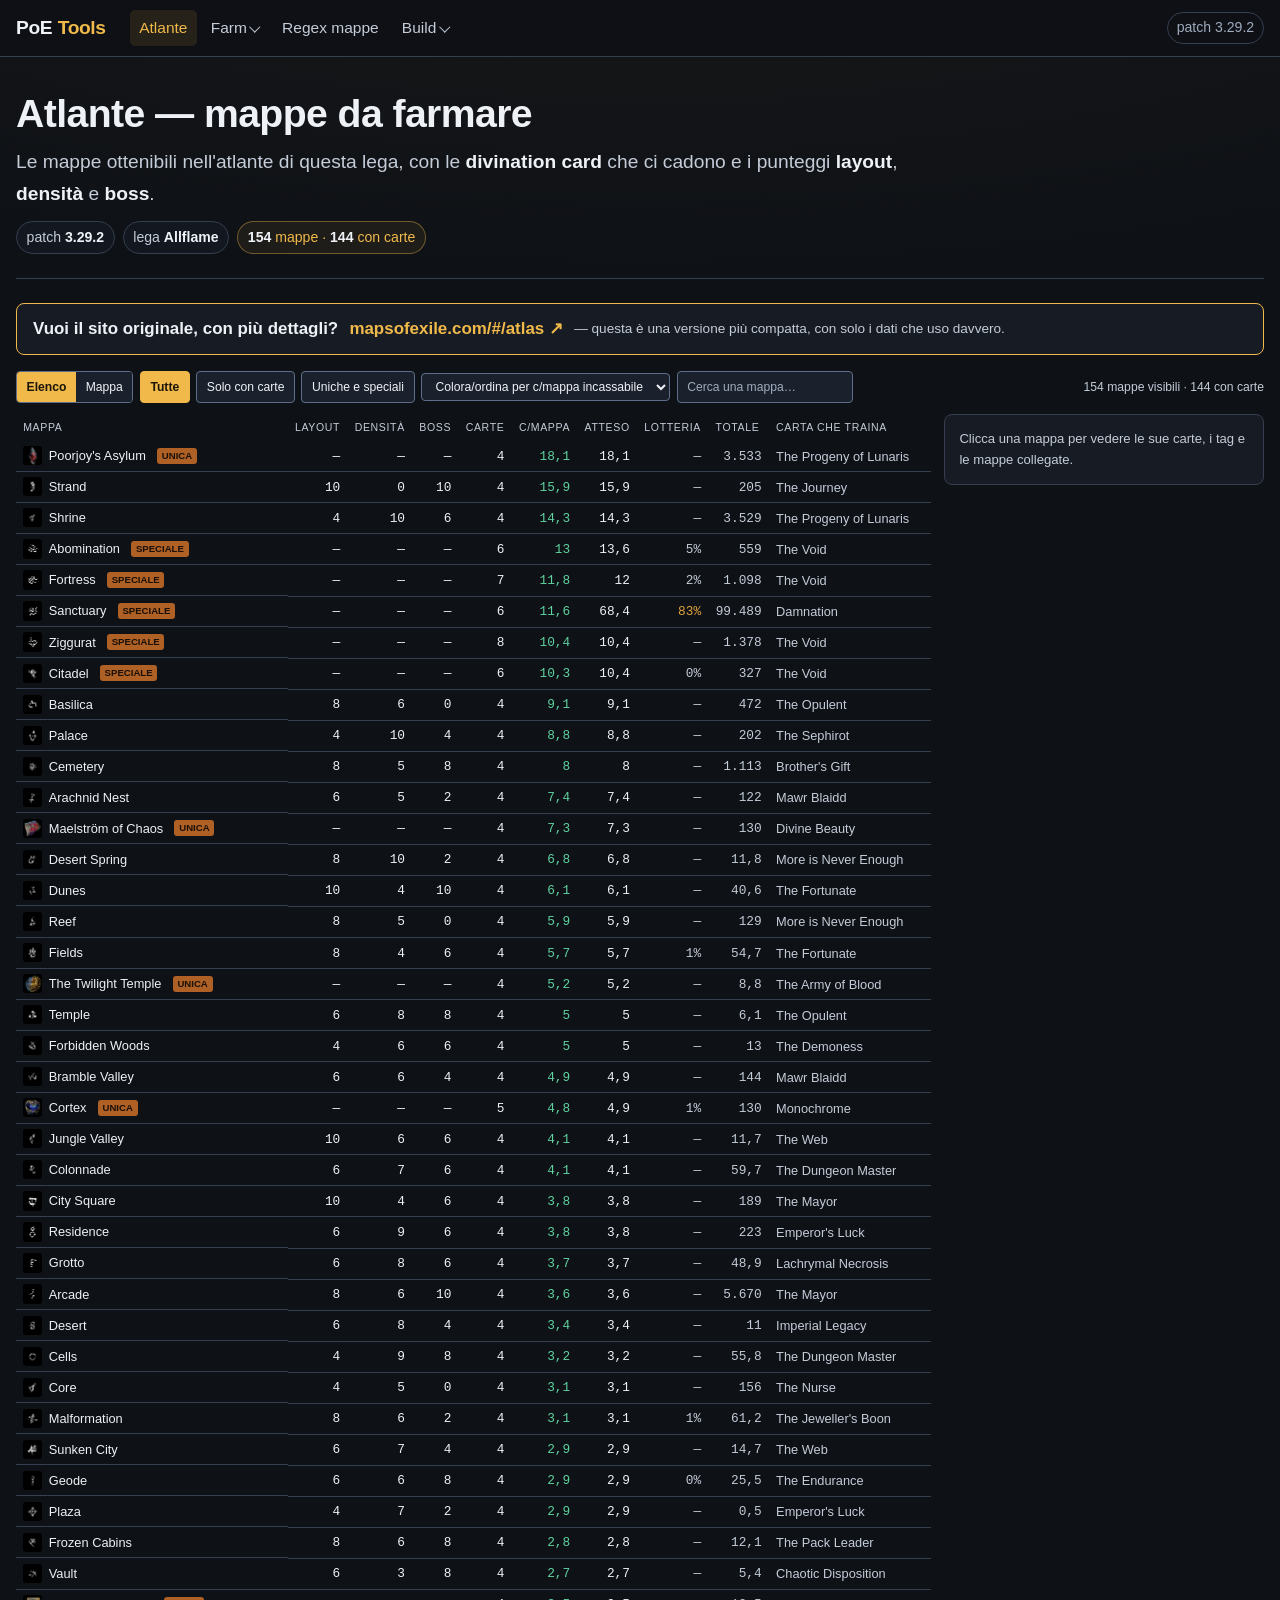
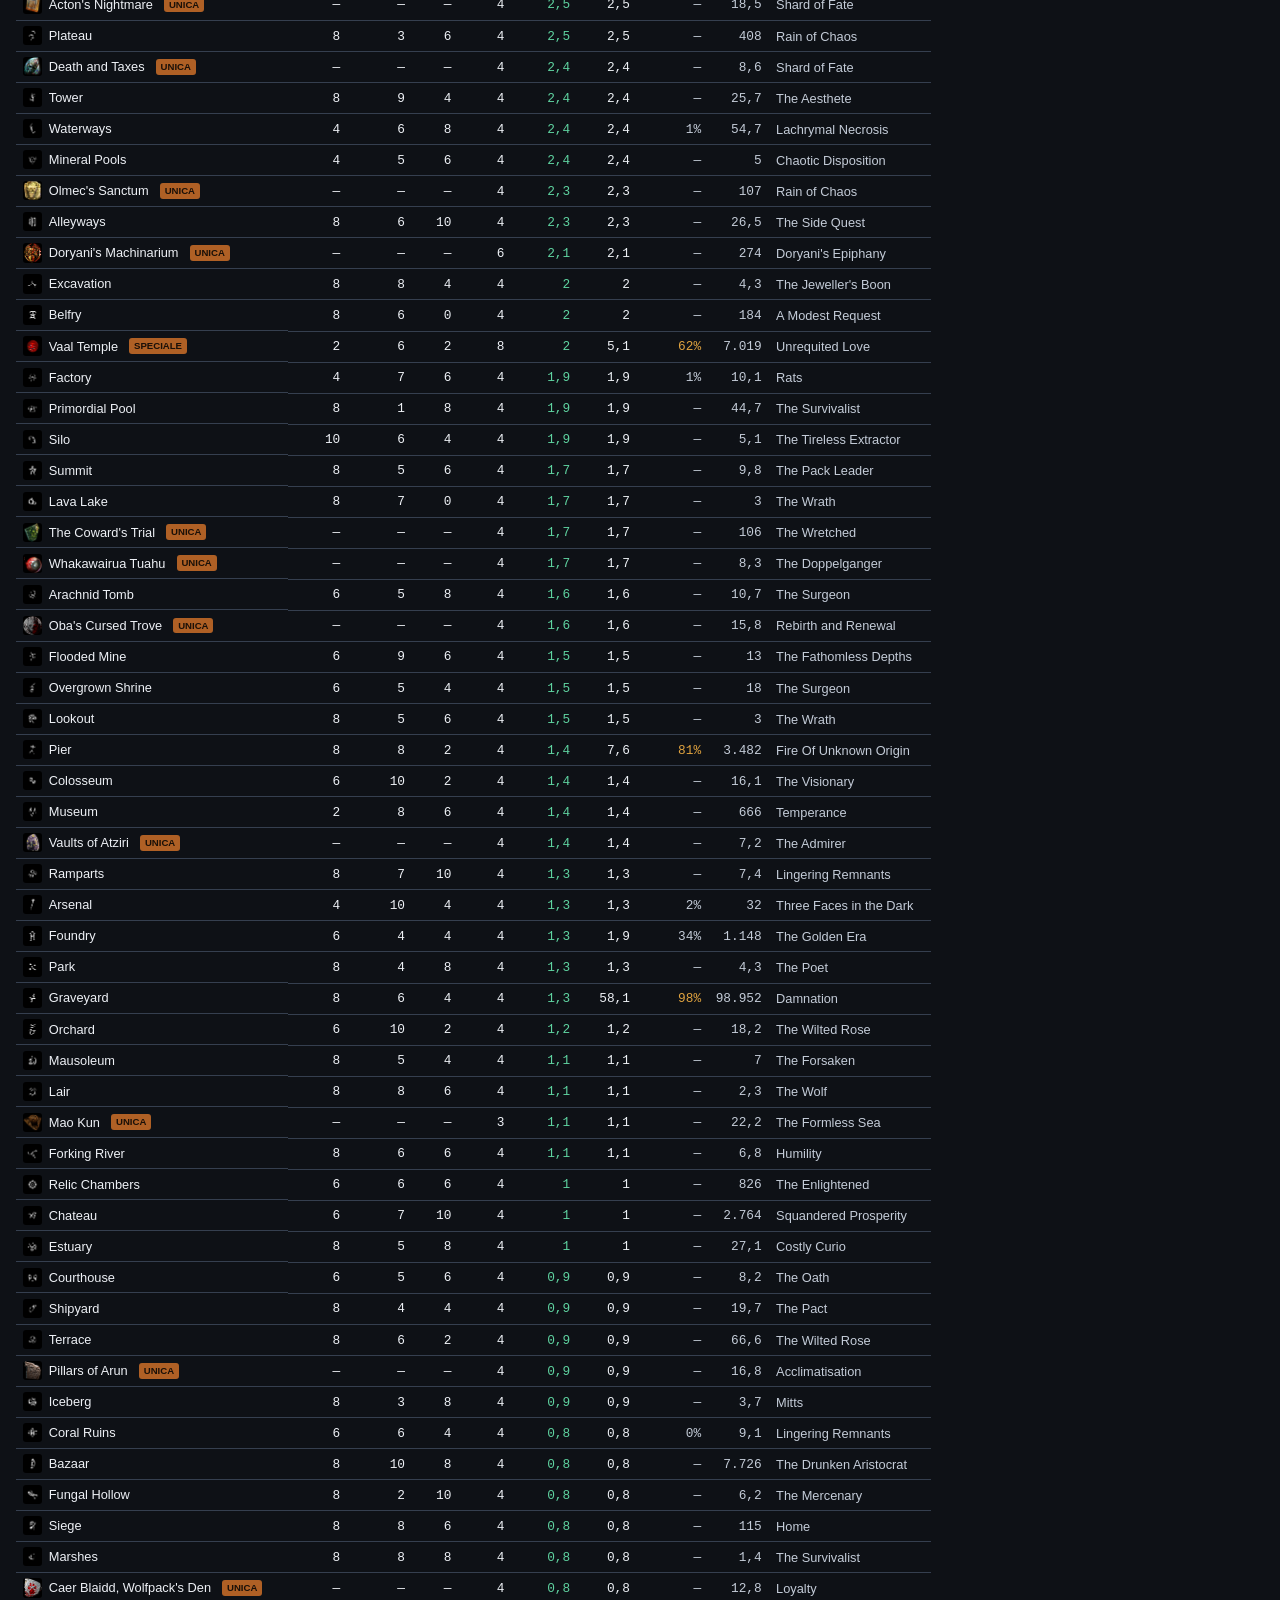
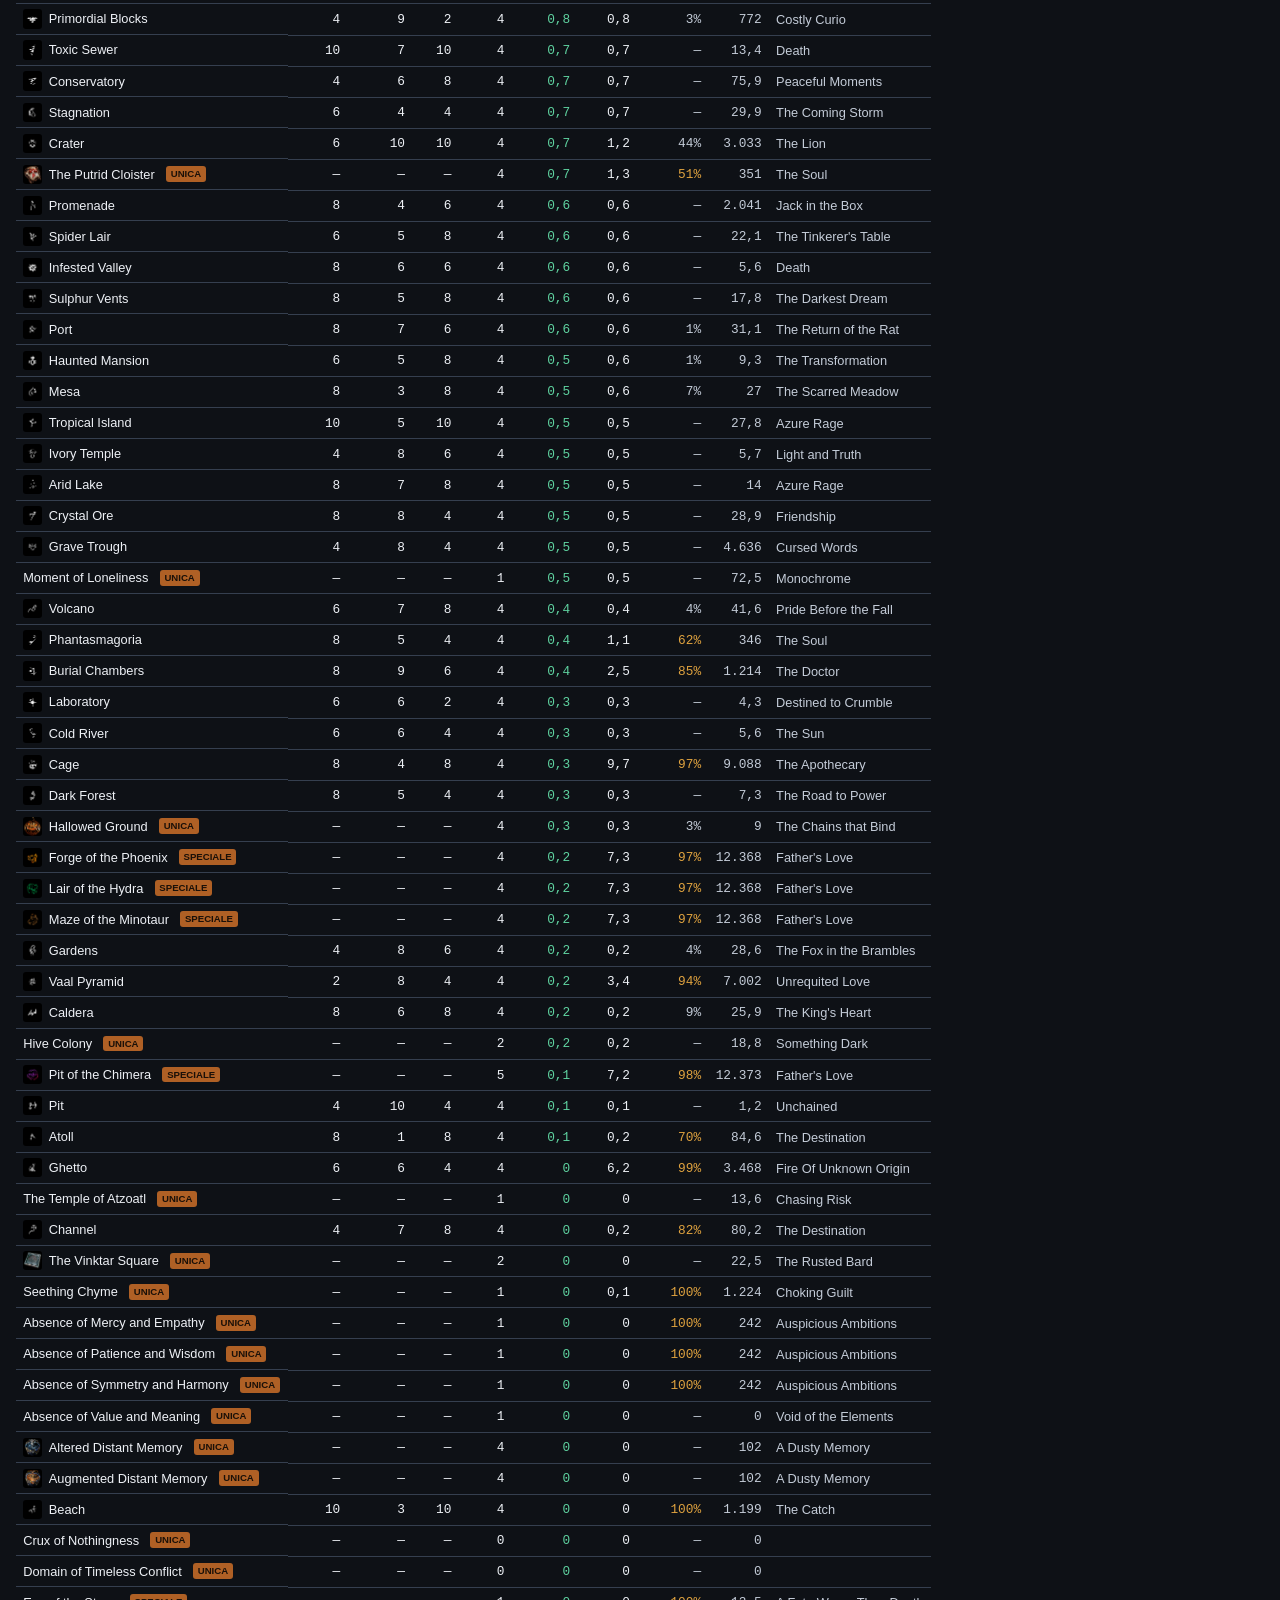
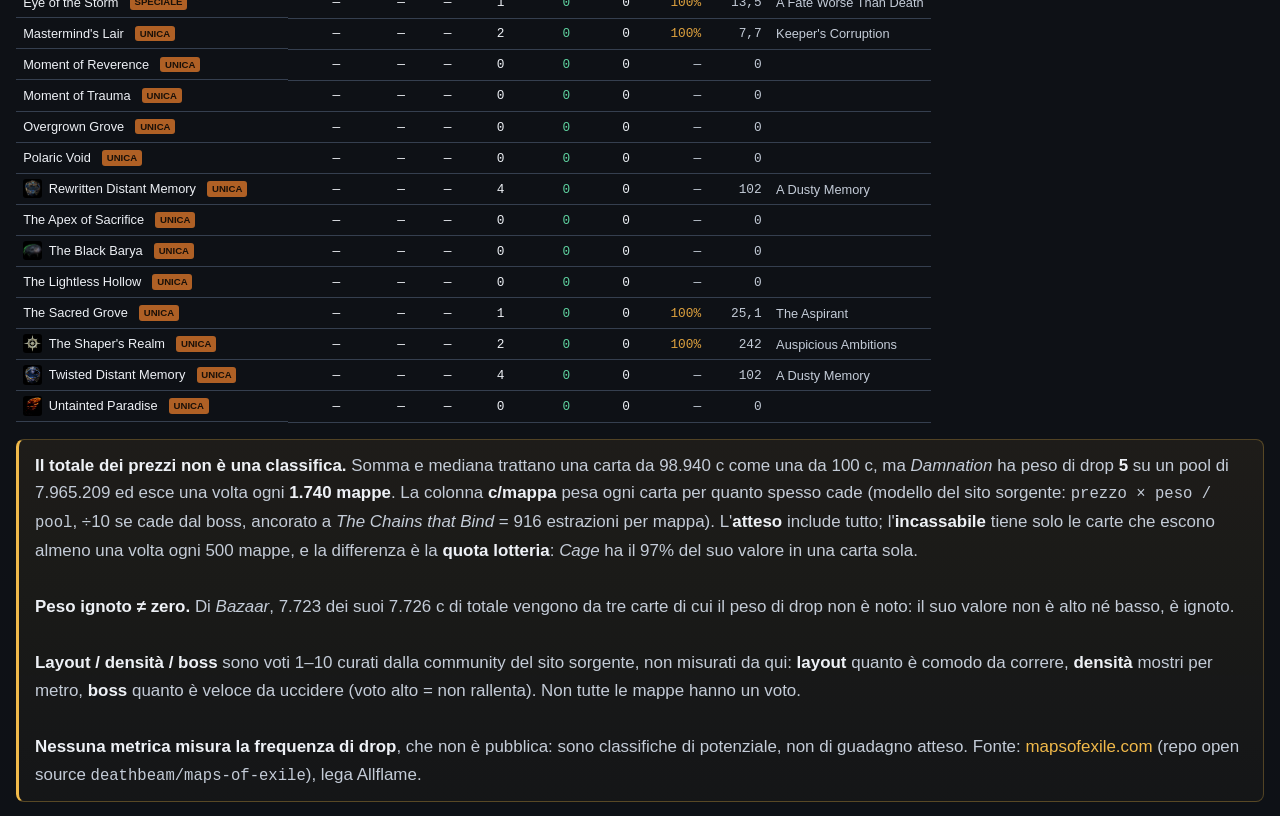
==== commit b31a12ea: "Farm diventa il secondo gruppo di barra; Farming si chiama Prezzi Richieste di Nicolas. La barra pas" ====
--- a/atlante/index.html
+++ b/atlante/index.html
@@ -123,14 +123,19 @@
     <a class="marchio" href="../index.html">PoE <span>Tools</span></a>
     <div class="nav-link">
       <a href="../atlante/" aria-current="page">Atlante</a>
-      <a href="../strategie/">Strategie</a>
-      <a href="../farming/">Farming</a>
-      <a href="../scrying/">Scrying</a>
+      <button type="button" class="nav-gruppo" aria-controls="giu-farm" aria-expanded="true">Farm</button>
       <a href="../mappe/">Regex mappe</a>
       <button type="button" class="nav-gruppo" aria-controls="giu-build" aria-expanded="true">Build</button>
+    </div>
+    <span class="nav-patch">patch 3.29.2</span>
+  </div>
+  <div class="nav-giu" id="giu-farm">
+    <div class="nav-giu-in">
+      <a href="../strategie/">Strategie</a>
+      <a href="../farming/">Prezzi</a>
+      <a href="../scrying/">Scrying</a>
       <a href="../warrant/">Warrant</a>
     </div>
-    <span class="nav-patch">patch 3.29.2</span>
   </div>
   <div class="nav-giu" id="giu-build">
     <div class="nav-giu-in">
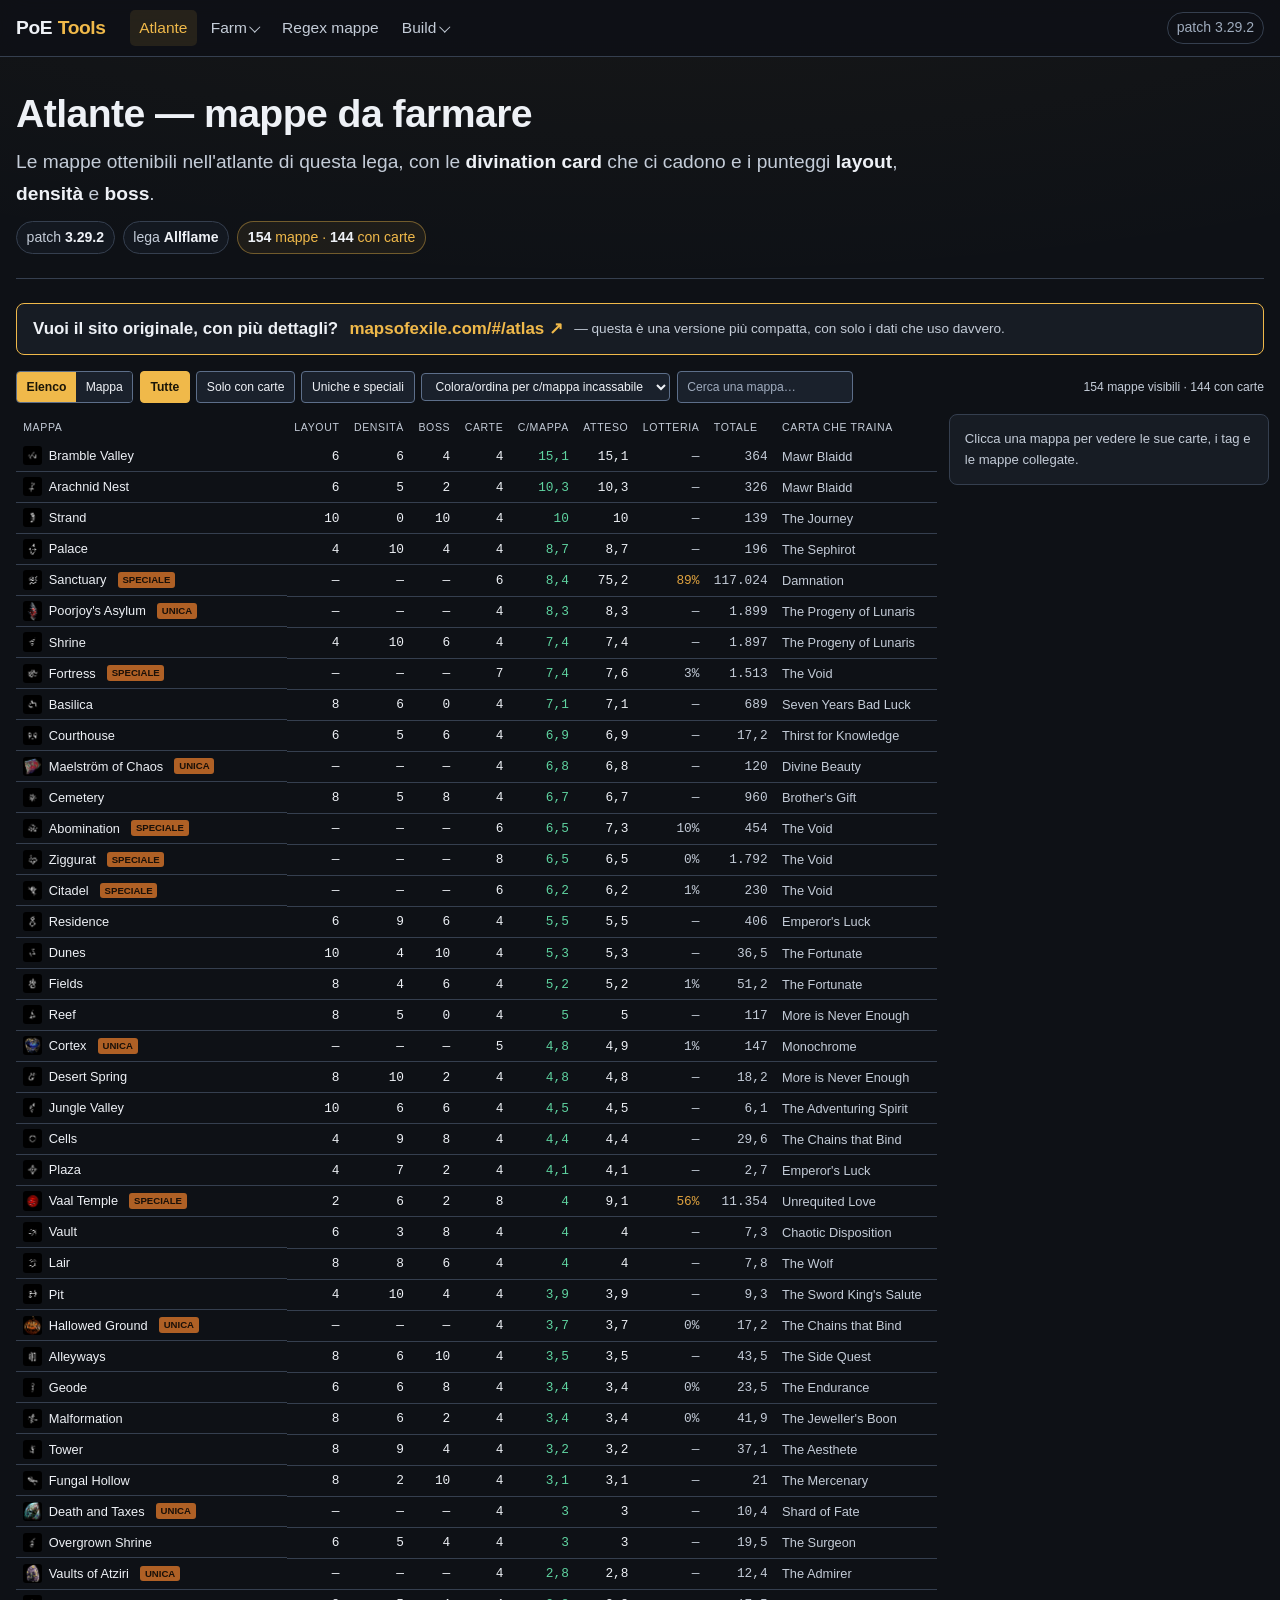
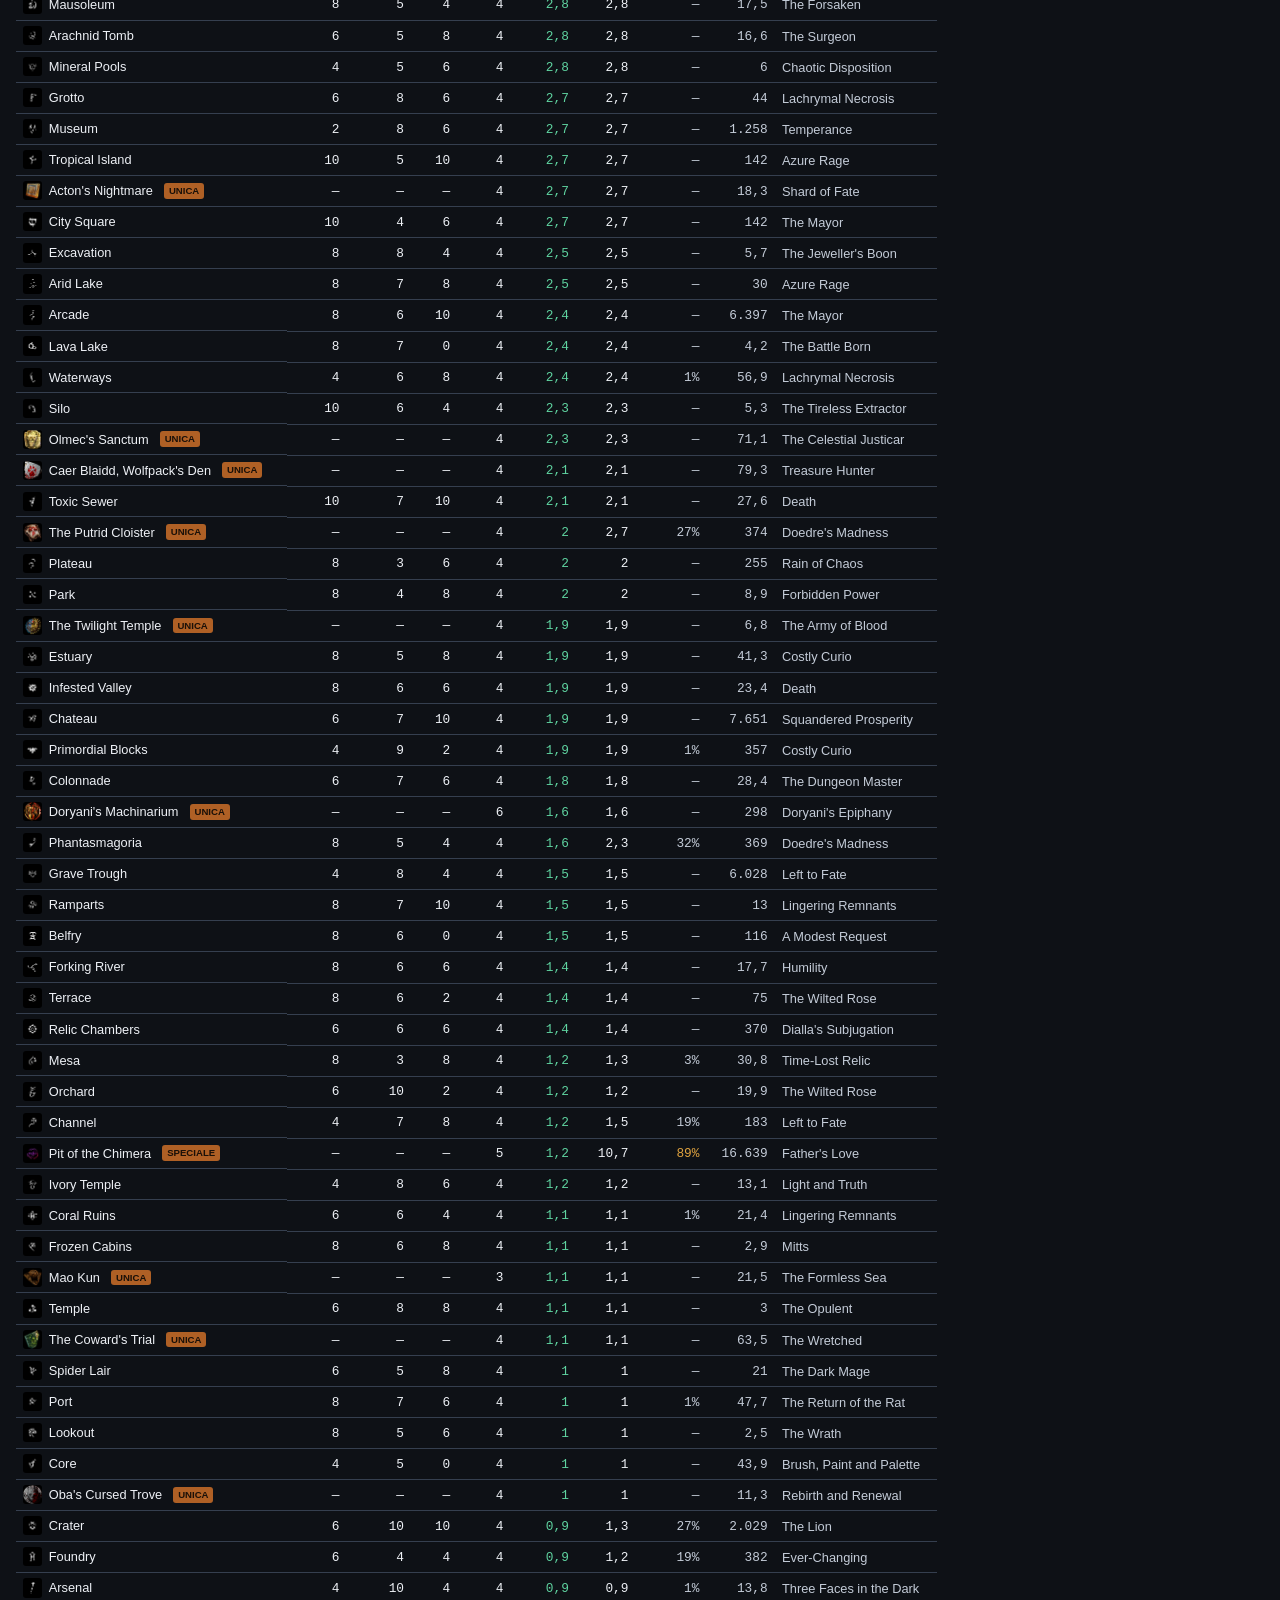
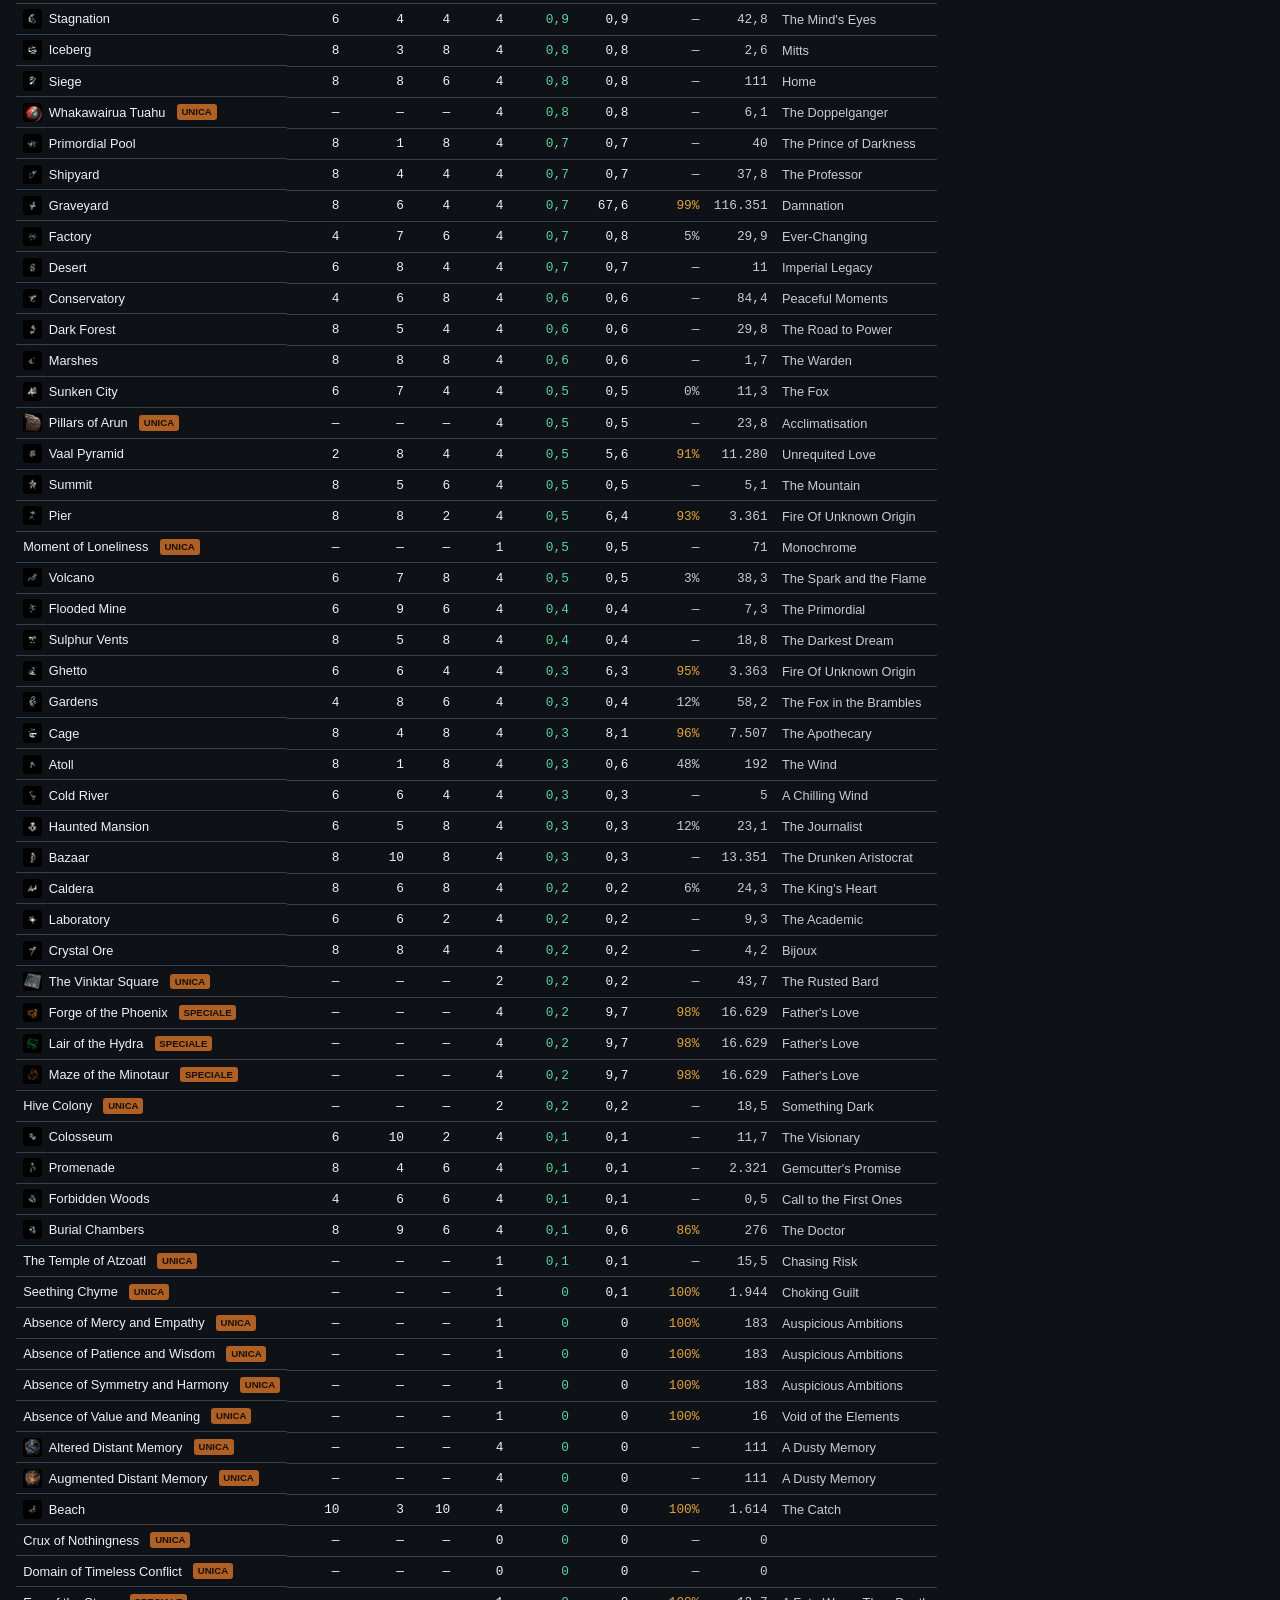
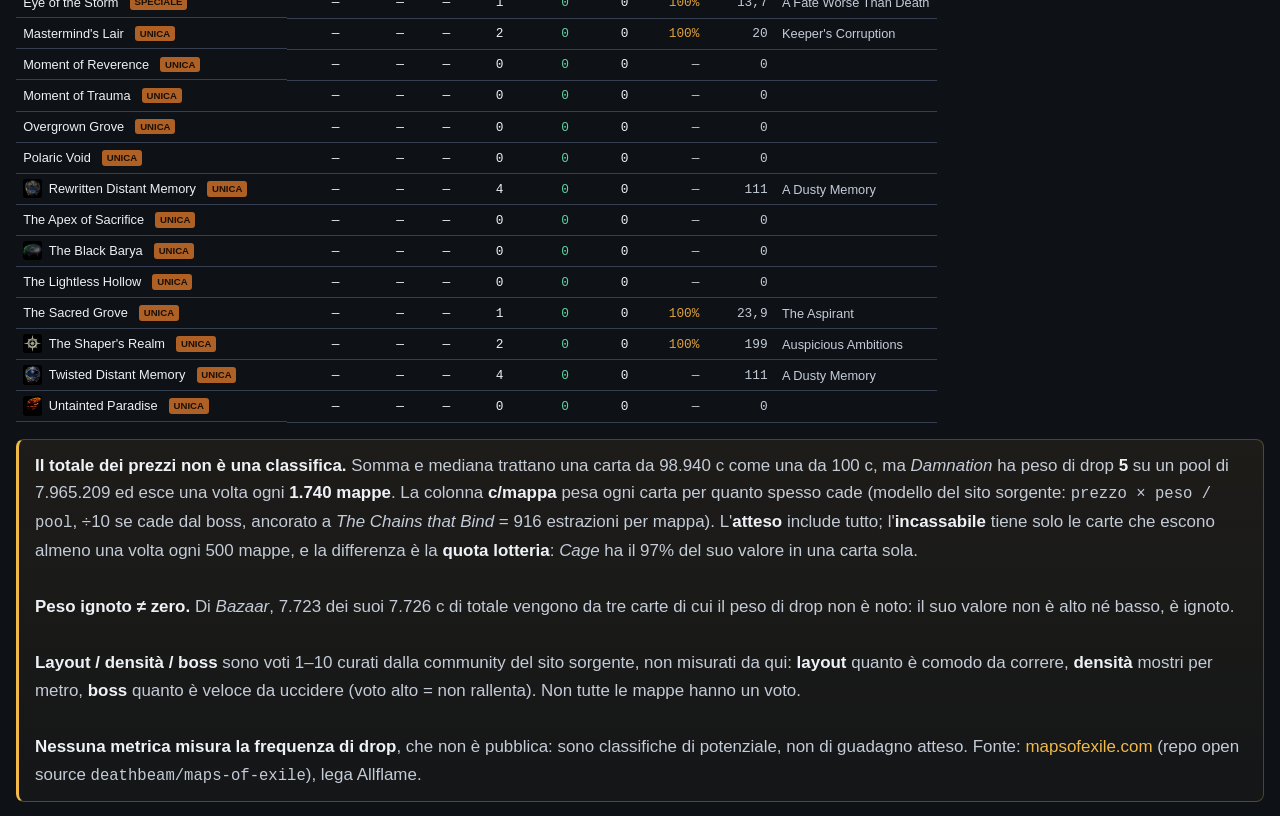
==== commit fd268eb6: "Spesa: la lista d'acquisto del Luminary life stacking Nuova pagina spesa/ con tutto il gear del pass" ====
--- a/atlante/index.html
+++ b/atlante/index.html
@@ -141,6 +141,7 @@
     <div class="nav-giu-in">
       <a href="../whisper/">Whisper</a>
       <a href="../luminary/">Luminary</a>
+      <a href="../spesa/">Spesa</a>
     </div>
   </div>
 </nav>
--- a/stile.css
+++ b/stile.css
@@ -105,7 +105,6 @@
 .wrap{max-width:var(--colonna);margin:0 auto;padding:0 var(--s4)}
 /* Nessuna pagina cambia questa larghezza: prima ognuna aveva la sua (62, 76,
    96rem) e passando da una all'altra il contenuto saltava. */
-.sezione{margin:var(--s7) 0 0}
 
 /* ---------- Header condiviso ---------- */
 .nav{
@@ -300,7 +299,6 @@
 ::placeholder{color:var(--label)}
 
 .barra{display:flex;gap:var(--s2);flex-wrap:wrap;align-items:center;margin-bottom:var(--s3)}
-.barra .spinta{margin-left:auto;color:var(--muted);font-size:var(--t-sm)}
 
 /* ---------- Tabelle ---------- */
 .tabella{font-size:var(--t-sm)}
@@ -343,7 +341,6 @@
 /* ---------- Utilità ---------- */
 .muto{color:var(--muted)}
 .num{font-family:var(--mono);font-variant-numeric:tabular-nums}
-.nowrap{white-space:nowrap}
 @media(max-width:720px){
   .scorri-x{overflow-x:auto;-webkit-overflow-scrolling:touch}
 }
@@ -381,6 +378,20 @@
            border:1px solid var(--line);border-radius:4px;padding:.35rem .55rem;cursor:pointer;white-space:nowrap}
 .frammento button:hover{filter:brightness(1.2)}
 
+/* .rx-cella — una regex dentro una cella di tabella, col suo pulsante copia.
+   Nasce dalla scheda Nightmare, dove le regex stavano in un blocco separato
+   sotto la tabella degli scaglioni: due liste identiche da leggere in parallelo,
+   e ogni etichetta ripetuta due volte. Ogni scaglione **e'** la sua regex, e la
+   sua riga e' il posto dove sta. */
+.rx-cella{display:flex;gap:.4rem;align-items:center;justify-content:flex-end}
+.rx-cella code{font-family:var(--mono);font-size:var(--t-xs);color:var(--text);
+        background:rgba(255,255,255,.04);border:1px solid var(--line);
+        border-radius:4px;padding:.25rem .4rem;white-space:nowrap}
+.rx-cella button{font-family:inherit;font-size:var(--t-xs);color:var(--gold);
+        background:transparent;border:1px solid var(--line);border-radius:4px;
+        padding:.25rem .45rem;cursor:pointer;white-space:nowrap}
+.rx-cella button:hover{filter:brightness(1.2)}
+
 /* .passi — passaggi numerati. Componente: serve a chiunque spieghi una procedura. */
 ol.passi{margin:0 0 var(--s4);padding-left:1.4rem;font-size:var(--t-sm);line-height:1.62;color:var(--muted)}
 ol.passi li{margin-bottom:.35rem}
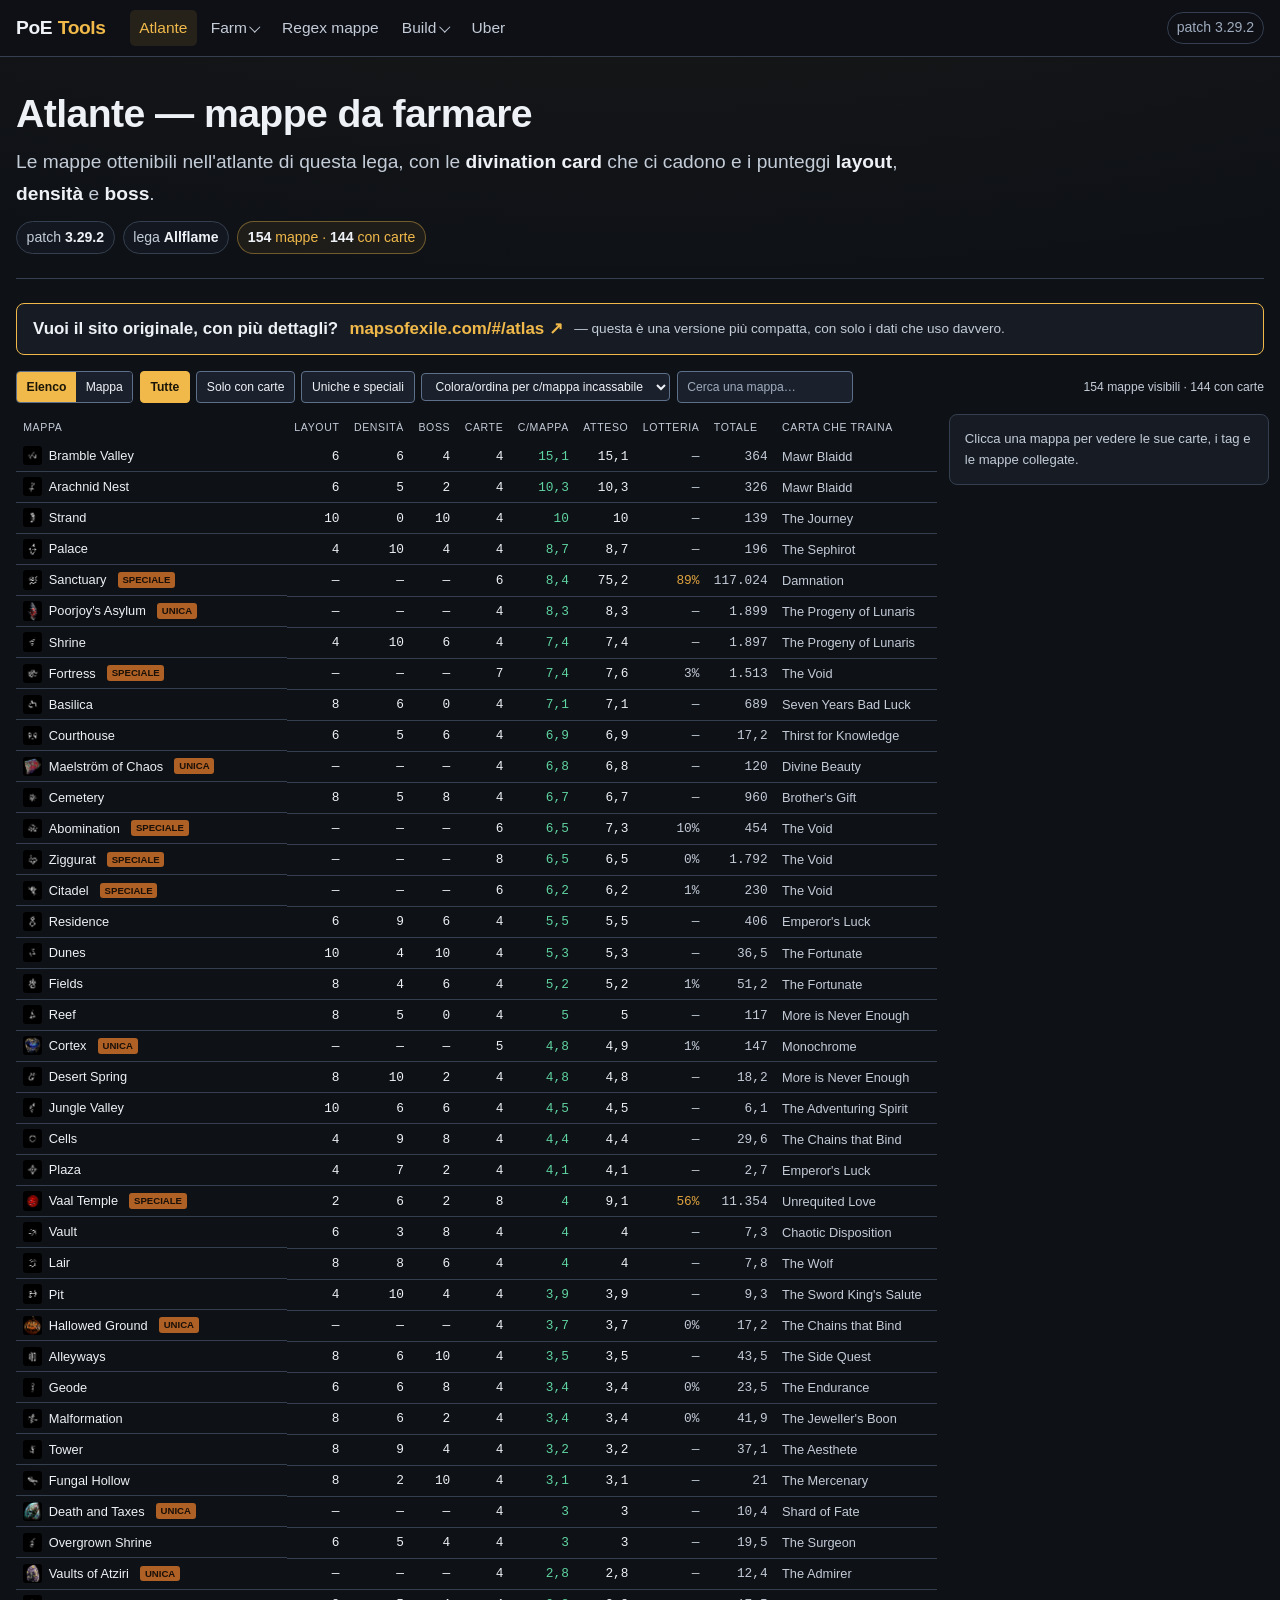
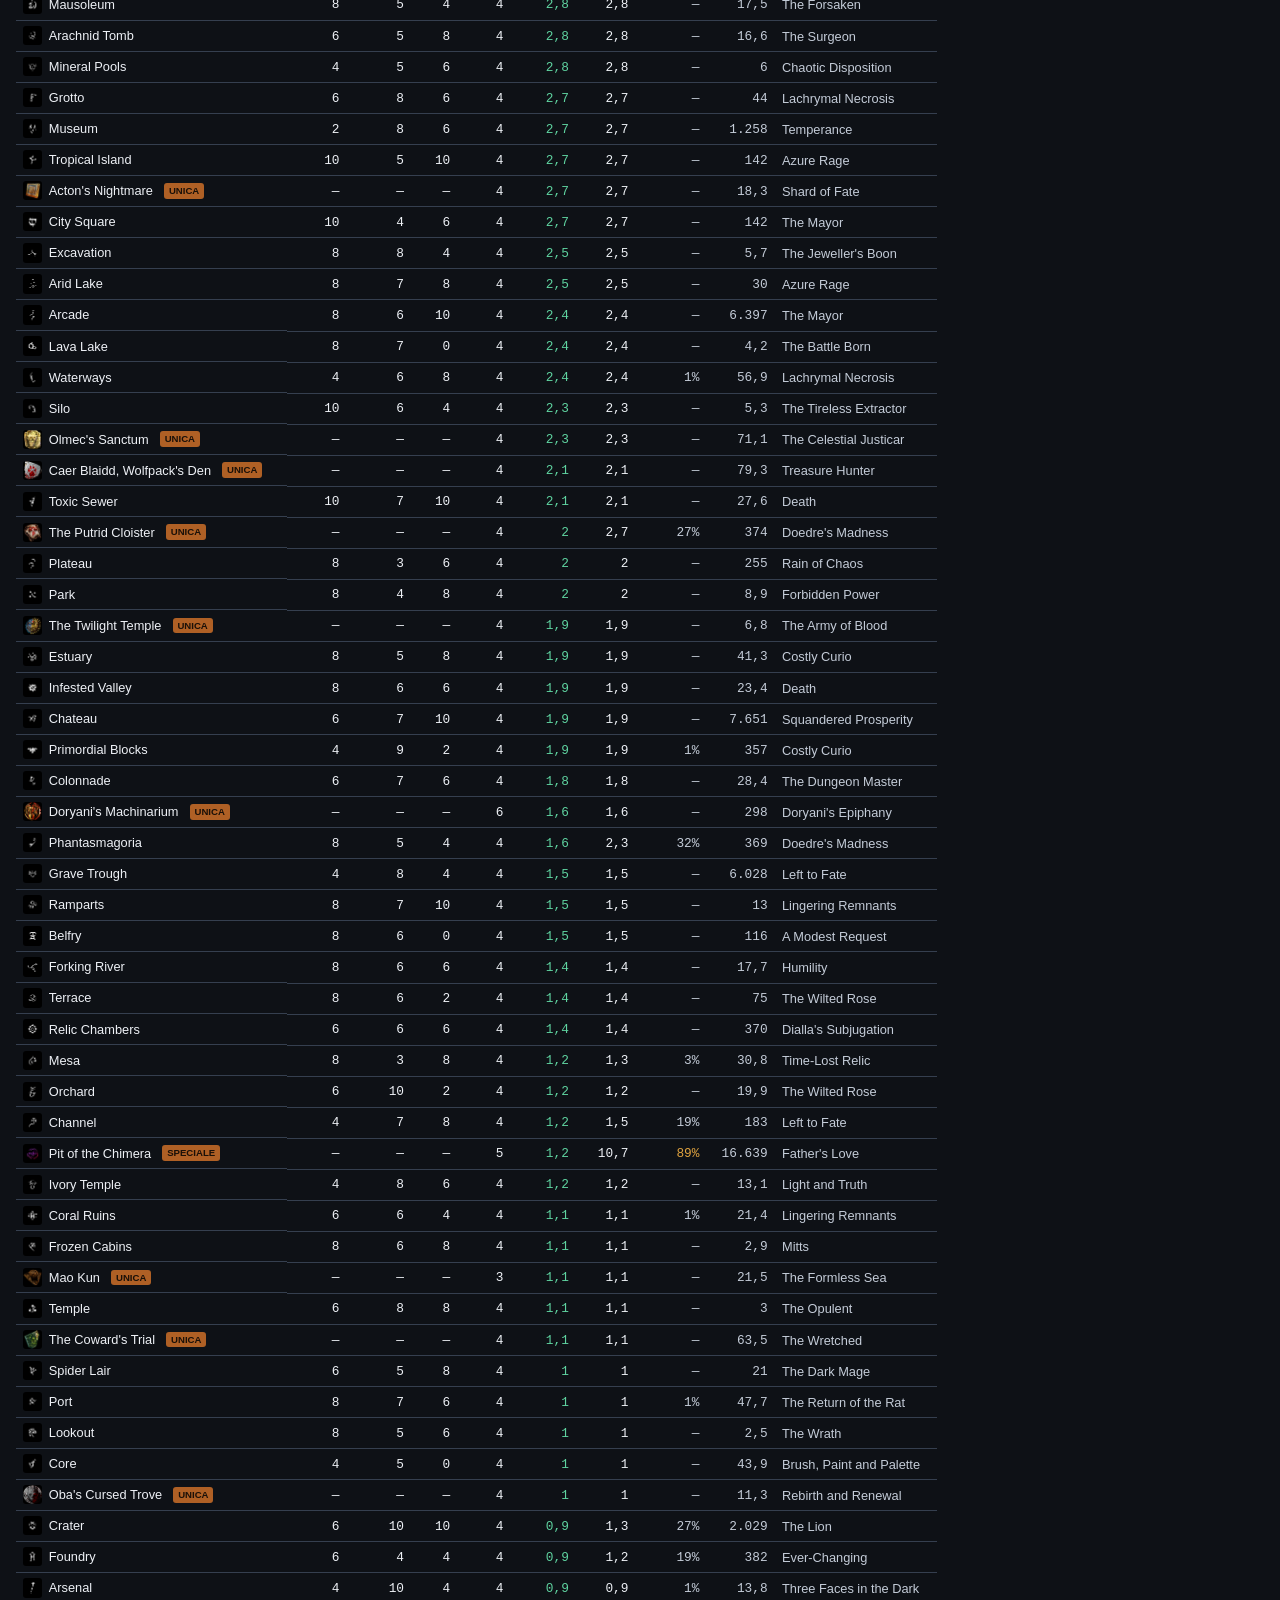
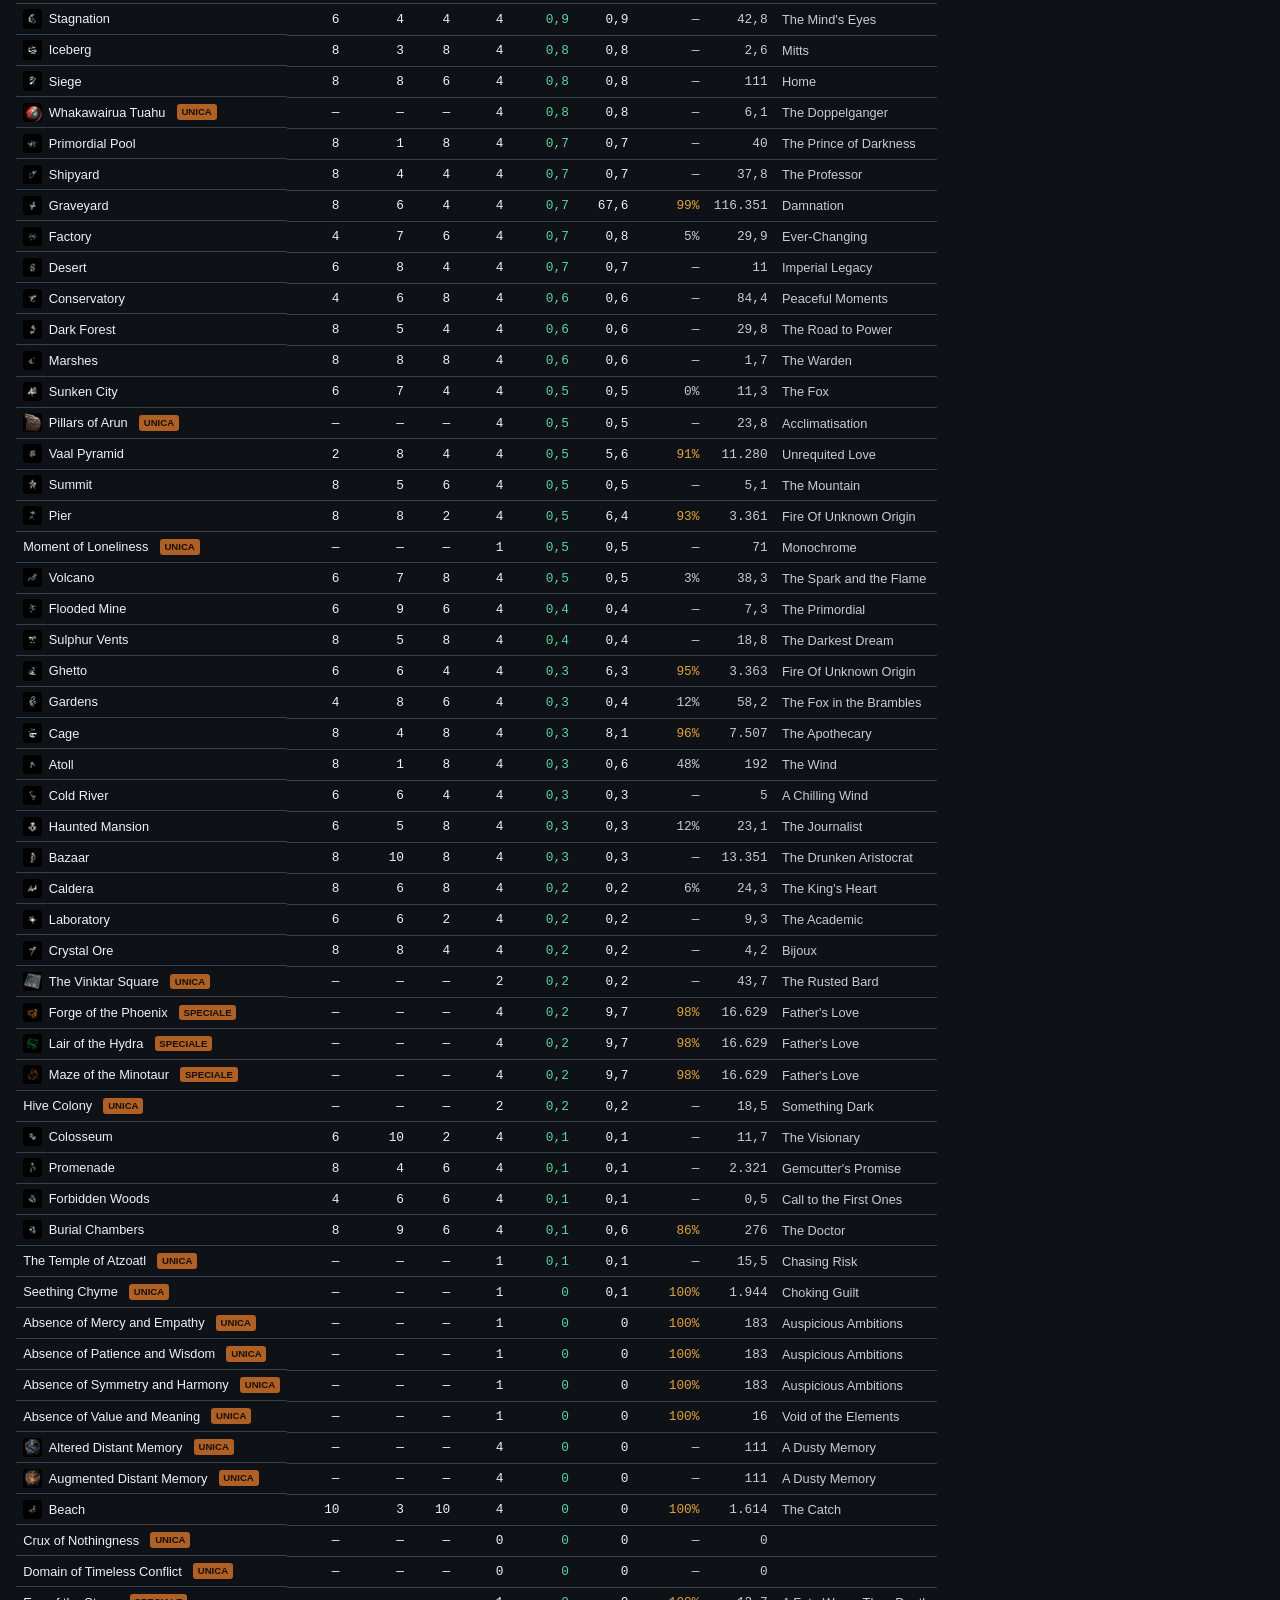
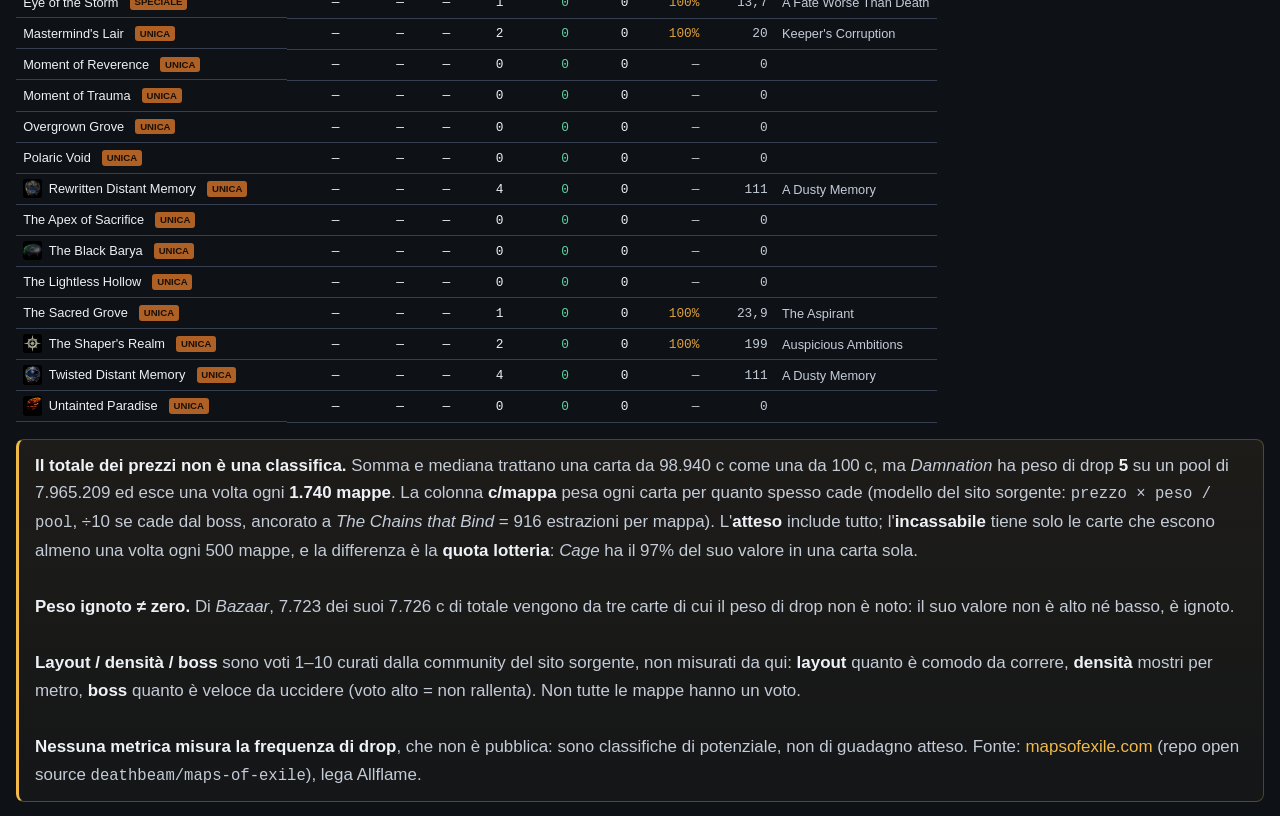
==== commit b62584e6: "Uber: la pagina di Apex Assailants, e l'ordine lo decide il costo del tentativo I dieci boss pinnaco" ====
--- a/atlante/index.html
+++ b/atlante/index.html
@@ -126,6 +126,7 @@
       <button type="button" class="nav-gruppo" aria-controls="giu-farm" aria-expanded="true">Farm</button>
       <a href="../mappe/">Regex mappe</a>
       <button type="button" class="nav-gruppo" aria-controls="giu-build" aria-expanded="true">Build</button>
+      <a href="../uber/">Uber</a>
     </div>
     <span class="nav-patch">patch 3.29.2</span>
   </div>
